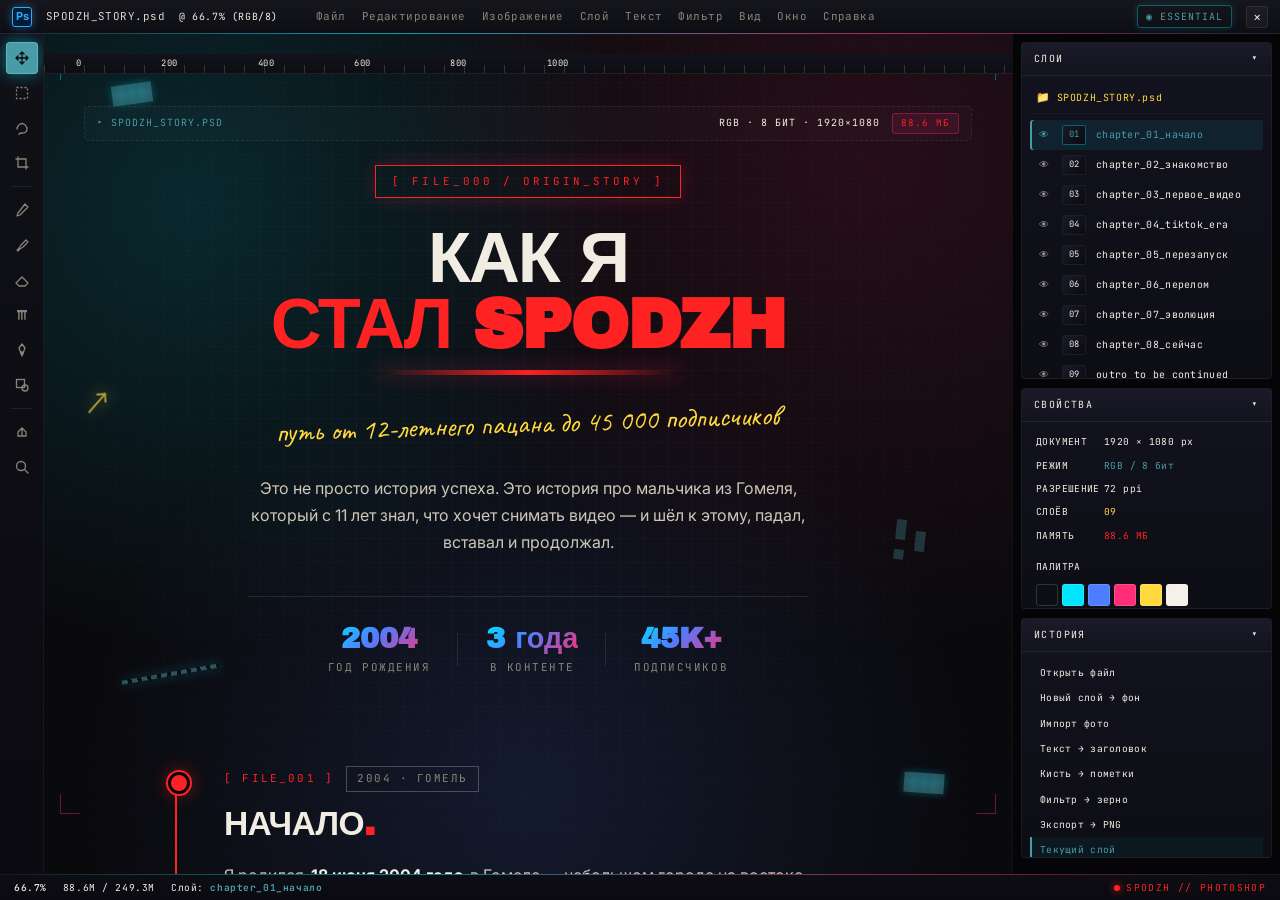
==== story.html @ 29eda2e1 "Add files via upload" ====
<!DOCTYPE html>
<html lang="ru">
<head>
  <meta charset="UTF-8" />
  <meta name="viewport" content="width=device-width, initial-scale=1.0" />
  <title>SPODZH_STORY.psd</title>
  <meta name="description" content="История Spodzh — открыта в Photoshop." />

  <link rel="preconnect" href="https://fonts.googleapis.com" />
  <link rel="preconnect" href="https://fonts.gstatic.com" crossorigin />
  <link href="https://fonts.googleapis.com/css2?family=Archivo+Black&family=Caveat:wght@600;700&family=Inter:wght@400;500;600;700&family=JetBrains+Mono:wght@400;500;700&display=swap" rel="stylesheet" />

  <link rel="stylesheet" href="css/base.css" />
  <link rel="stylesheet" href="css/components.css" />

  <style>
    /* ============================================================
       PHOTOSHOP WORKSPACE × ARCHIVE STYLE
       ============================================================ */
    * { box-sizing: border-box; }

    html, body {
      margin: 0; padding: 0;
      height: 100vh;
      overflow: hidden;
      background: #0a0a12;
      color: var(--ink);
      font-family: var(--f-body);
    }

    .ps-app {
      display: grid;
      grid-template-columns: 44px 1fr 268px;
      grid-template-rows: 34px 1fr 26px;
      height: 100vh;
      width: 100vw;
      background: #050508;
      position: relative;
    }

    /* ============================================================
       TOP MENUBAR
       ============================================================ */
    .ps-menubar {
      grid-column: 1 / -1;
      grid-row: 1;
      display: flex;
      align-items: center;
      gap: 14px;
      padding: 0 12px;
      background: linear-gradient(180deg, #16161d, #0d0d14);
      border-bottom: 1px solid rgba(255,255,255,.06);
      font-family: var(--f-mono);
      font-size: 0.68rem;
      letter-spacing: 0.04em;
      user-select: none;
      z-index: 50;
      position: relative;
    }
    /* Тонкая неоновая полоска под menubar */
    .ps-menubar::after {
      content: '';
      position: absolute;
      left: 0; right: 0; bottom: -1px;
      height: 1px;
      background: linear-gradient(90deg,
        transparent,
        rgba(0,229,255,.6) 30%,
        rgba(255,45,117,.6) 70%,
        transparent);
      pointer-events: none;
    }

    .ps-logo {
      display: grid;
      place-items: center;
      width: 20px; height: 20px;
      background: #001e36;
      color: #31a8ff;
      border: 1px solid #31a8ff;
      border-radius: 3px;
      font-family: 'Inter', sans-serif;
      font-weight: 700;
      font-size: 11px;
      letter-spacing: 0;
      box-shadow: 0 0 10px rgba(49,168,255,.4);
    }

    .ps-doc-name {
      color: var(--ink);
      opacity: .9;
      white-space: nowrap;
    }
    .ps-doc-meta {
      color: var(--muted-2);
      font-size: 0.62rem;
      letter-spacing: 0.06em;
    }

    .ps-menu {
      display: flex;
      gap: 16px;
      margin-left: 24px;
      color: var(--ink-mute);
      flex-wrap: nowrap;
      overflow: hidden;
    }
    .ps-menu span {
      cursor: default;
      transition: color .2s;
      white-space: nowrap;
    }
    .ps-menu span:hover { color: var(--ink); }

    .ps-menubar__right {
      margin-left: auto;
      display: flex;
      align-items: center;
      gap: 14px;
    }
    .ps-workspace {
      color: var(--cyan);
      font-size: 0.62rem;
      letter-spacing: 0.1em;
      padding: 3px 8px;
      border: 1px solid rgba(0,229,255,.35);
      border-radius: 3px;
      box-shadow: 0 0 10px rgba(0,229,255,.15);
    }
    .ps-close {
      display: grid;
      place-items: center;
      width: 22px; height: 22px;
      color: var(--muted);
      background: rgba(255,255,255,.04);
      border: 1px solid rgba(255,255,255,.08);
      border-radius: 3px;
      text-decoration: none;
      font-size: 14px;
      line-height: 1;
      transition: var(--transition);
    }
    .ps-close:hover {
      background: var(--red);
      color: #fff;
      border-color: var(--red);
      box-shadow: 0 0 16px rgba(255,34,34,.6);
    }

    /* ============================================================
       LEFT TOOLBAR
       ============================================================ */
    .ps-toolbar {
      grid-column: 1;
      grid-row: 2;
      display: flex;
      flex-direction: column;
      align-items: center;
      gap: 3px;
      padding: 8px 0;
      background: linear-gradient(180deg, #101017, #0a0a10);
      border-right: 1px solid rgba(255,255,255,.05);
      overflow-y: auto;
      position: relative;
      z-index: 20;
    }
    .ps-toolbar::-webkit-scrollbar { width: 0; }

    .ps-tool {
      position: relative;
      width: 32px; height: 32px;
      display: grid;
      place-items: center;
      background: transparent;
      border: 1px solid transparent;
      border-radius: 4px;
      color: var(--ink-mute);
      cursor: pointer;
      transition: var(--transition);
    }
    .ps-tool svg { width: 16px; height: 16px; }
    .ps-tool:hover {
      background: rgba(255,255,255,.05);
      color: var(--ink);
    }
    .ps-tool.is-active {
      background: var(--cyan);
      color: #0a0a12;
      border-color: rgba(255,255,255,.2);
      box-shadow: 0 0 16px rgba(0,229,255,.5);
    }
    .ps-tool__label {
      position: absolute;
      left: 100%;
      top: 50%;
      transform: translateY(-50%) translateX(8px);
      padding: 4px 8px;
      background: #0a0a12;
      color: var(--ink);
      border: 1px solid var(--border);
      border-radius: 3px;
      font-family: var(--f-mono);
      font-size: 0.62rem;
      letter-spacing: 0.08em;
      white-space: nowrap;
      opacity: 0;
      pointer-events: none;
      transition: opacity .2s;
      z-index: 20;
    }
    .ps-tool:hover .ps-tool__label { opacity: 1; }

    .ps-tool-divider {
      width: 22px;
      height: 1px;
      background: rgba(255,255,255,.08);
      margin: 4px 0;
    }

    /* ============================================================
       CANVAS — теперь с крутым фоном
       ============================================================ */
    .ps-canvas {
      grid-column: 2;
      grid-row: 2;
      position: relative;
      overflow-y: auto;
      overflow-x: hidden;
      background: #050508;
      scroll-behavior: smooth;
    }
    .ps-canvas::-webkit-scrollbar { width: 10px; }
    .ps-canvas::-webkit-scrollbar-track { background: #0a0a12; }
    .ps-canvas::-webkit-scrollbar-thumb {
      background: #1f1f2a;
      border: 2px solid #0a0a12;
      border-radius: 6px;
    }
    .ps-canvas::-webkit-scrollbar-thumb:hover {
      background: linear-gradient(var(--cyan), var(--magenta));
    }

    /* Слой фона canvas — mesh-градиенты как на основном сайте */
    .canvas-bg {
      position: absolute;
      inset: 0;
      z-index: 0;
      pointer-events: none;
      background:
        radial-gradient(circle at 15% 20%, rgba(0,229,255,.14), transparent 42%),
        radial-gradient(circle at 85% 15%, rgba(255,45,117,.12), transparent 45%),
        radial-gradient(circle at 50% 90%, rgba(79,125,255,.14), transparent 50%),
        #050508;
    }

    /* Сетка как в Photoshop-холсте */
    .canvas-grid {
      position: absolute;
      inset: 0;
      z-index: 0;
      pointer-events: none;
      background-image:
        linear-gradient(rgba(255,255,255,.025) 1px, transparent 1px),
        linear-gradient(90deg, rgba(255,255,255,.025) 1px, transparent 1px);
      background-size: 24px 24px;
      mask-image: radial-gradient(ellipse at 50% 40%, #000 30%, transparent 90%);
      -webkit-mask-image: radial-gradient(ellipse at 50% 40%, #000 30%, transparent 90%);
    }

    /* Легкий шум поверх фона */
    .canvas-noise {
      position: absolute;
      inset: 0;
      z-index: 0;
      pointer-events: none;
      opacity: .05;
      background-image: url("data:image/svg+xml;utf8,<svg xmlns='http://www.w3.org/2000/svg' width='200' height='200'><filter id='n'><feTurbulence type='fractalNoise' baseFrequency='0.9' numOctaves='2'/></filter><rect width='100%' height='100%' filter='url(%23n)'/></svg>");
    }

    /* Пиксельные декорации — как PNG-объекты на макете */
    .pixel-deco {
      position: absolute;
      z-index: 1;
      pointer-events: none;
      image-rendering: pixelated;
    }

    /* Пиксель-облако из блоков */
    .px-cloud {
      width: 60px;
      height: 20px;
      display: grid;
      grid-template-columns: repeat(6, 10px);
      grid-template-rows: repeat(2, 10px);
    }
    .px-cloud span {
      display: block;
      background: var(--cyan);
      box-shadow: 0 0 8px rgba(0,229,255,.6);
      opacity: .5;
    }
    .px-cloud span:nth-child(1),
    .px-cloud span:nth-child(6) { background: transparent; box-shadow: none; }
    .px-cloud span:nth-child(7),
    .px-cloud span:nth-child(12) { background: transparent; box-shadow: none; }

    /* Пиксельный крестик */
    .px-cross {
      width: 20px;
      height: 20px;
      position: relative;
    }
    .px-cross::before,
    .px-cross::after {
      content: '';
      position: absolute;
      background: var(--magenta);
      box-shadow: 0 0 10px rgba(255,45,117,.7);
      opacity: .7;
    }
    .px-cross::before {
      left: 0; top: 9px;
      width: 20px; height: 2px;
    }
    .px-cross::after {
      top: 0; left: 9px;
      width: 2px; height: 20px;
    }

    /* Пиксельная стрелка */
    .px-arrow {
      width: 30px;
      height: 30px;
    }
    .px-arrow svg {
      width: 100%; height: 100%;
      stroke: var(--yellow);
      filter: drop-shadow(0 0 8px rgba(255,217,61,.7));
      opacity: .7;
    }

    /* Пиксельные точки-артефакты */
    .px-dots {
      width: 40px;
      height: 40px;
      display: grid;
      grid-template-columns: repeat(4, 10px);
      grid-template-rows: repeat(4, 10px);
    }
    .px-dots span {
      background: var(--cyan);
      opacity: .3;
    }
    .px-dots span:nth-child(2n) { background: var(--magenta); }
    .px-dots span:nth-child(3n) { background: transparent; }

    /* Пиксельная линия (горизонтальная) */
    .px-line {
      width: 100px;
      height: 4px;
      background: repeating-linear-gradient(
        90deg,
        var(--cyan) 0,
        var(--cyan) 6px,
        transparent 6px,
        transparent 10px
      );
      opacity: .5;
      box-shadow: 0 0 12px rgba(0,229,255,.5);
    }

    /* Расположение декораций */
    .px-1 { top: 6%; left: 6%; transform: rotate(-8deg); }
    .px-2 { top: 18%; right: 5%; transform: rotate(12deg); }
    .px-3 { top: 42%; left: 4%; transform: rotate(-4deg); }
    .px-4 { top: 58%; right: 8%; transform: rotate(6deg); }
    .px-5 { top: 76%; left: 8%; transform: rotate(-10deg); }
    .px-6 { top: 88%; right: 6%; transform: rotate(4deg); }

    /* Верхняя линейка — sticky */
    .canvas-ruler {
      position: sticky;
      top: 0;
      height: 20px;
      background: linear-gradient(180deg, #12121a, #0d0d14);
      border-bottom: 1px solid rgba(255,255,255,.06);
      display: flex;
      align-items: center;
      padding: 0 12px;
      font-family: var(--f-mono);
      font-size: 0.55rem;
      color: var(--muted-2);
      letter-spacing: 0.05em;
      z-index: 10;
      overflow: hidden;
      position: relative;
    }
    .canvas-ruler::before {
      content: '';
      position: absolute;
      left: 0; right: 0;
      bottom: 0;
      height: 8px;
      background:
        repeating-linear-gradient(
          90deg,
          rgba(255,255,255,.15) 0,
          rgba(255,255,255,.15) 1px,
          transparent 1px,
          transparent 20px
        );
      pointer-events: none;
    }
    .canvas-ruler__marks {
      position: relative;
      z-index: 1;
      display: flex;
      gap: 80px;
      margin-left: 20px;
    }

    .canvas-inner {
      padding: 32px 40px 80px;
      position: relative;
      z-index: 2;
    }

    /* Угловые crop-метки */
    .canvas-crop {
      position: absolute;
      width: 20px; height: 20px;
      border: 1px solid rgba(0,229,255,.4);
      pointer-events: none;
      z-index: 5;
    }
    .canvas-crop--tl { top: 26px; left: 16px; border-right: none; border-bottom: none; }
    .canvas-crop--tr { top: 26px; right: 16px; border-left: none; border-bottom: none; }
    .canvas-crop--bl { bottom: 60px; left: 16px; border-right: none; border-top: none; border-color: rgba(255,45,117,.4); }
    .canvas-crop--br { bottom: 60px; right: 16px; border-left: none; border-top: none; border-color: rgba(255,45,117,.4); }

    /* Верхняя строка canvas — имя файла */
    .canvas-file {
      display: flex;
      align-items: center;
      justify-content: space-between;
      gap: 12px;
      padding: 6px 12px;
      margin-bottom: 24px;
      background: rgba(255,255,255,.02);
      border: 1px dashed rgba(255,255,255,.08);
      border-radius: 4px;
      font-family: var(--f-mono);
      font-size: 0.62rem;
      letter-spacing: 0.1em;
      color: var(--muted-2);
      text-transform: uppercase;
      backdrop-filter: blur(10px);
    }
    .canvas-file__name { color: var(--cyan); }
    .canvas-file__right {
      display: flex;
      gap: 12px;
      align-items: center;
    }
    .canvas-file__chip {
      padding: 2px 8px;
      background: rgba(255,45,117,.1);
      border: 1px solid rgba(255,45,117,.35);
      color: var(--red);
      border-radius: 3px;
      font-size: 0.58rem;
    }

    /* Контент истории */
    .story-wrap {
      max-width: 720px;
      margin: 0 auto;
      position: relative;
      z-index: 2;
    }

    /* ============================================================
       RIGHT PANELS
       ============================================================ */
    .ps-panels {
      grid-column: 3;
      grid-row: 2;
      display: flex;
      flex-direction: column;
      gap: 1px;
      background: #050508;
      border-left: 1px solid rgba(255,255,255,.05);
      overflow-y: auto;
      padding: 8px;
      position: relative;
      z-index: 20;
    }
    .ps-panels::-webkit-scrollbar { width: 8px; }
    .ps-panels::-webkit-scrollbar-thumb {
      background: #1f1f2a;
      border-radius: 4px;
    }

    .ps-panel {
      background: linear-gradient(180deg, #131320, #0d0d14);
      border: 1px solid rgba(255,255,255,.05);
      border-radius: 4px;
      overflow: hidden;
      margin-bottom: 8px;
    }
    .ps-panel__head {
      padding: 7px 12px;
      background: linear-gradient(180deg, #1a1a28, #131320);
      border-bottom: 1px solid rgba(255,255,255,.05);
      font-family: var(--f-mono);
      font-size: 0.62rem;
      letter-spacing: 0.14em;
      color: var(--ink);
      text-transform: uppercase;
      display: flex;
      justify-content: space-between;
      align-items: center;
    }
    .ps-panel__head::after {
      content: '▾';
      color: var(--muted-2);
      font-size: 0.7rem;
    }
    .ps-panel__body { padding: 8px; }

    /* СЛОИ */
    .ps-layer {
      display: grid;
      grid-template-columns: 20px 28px 1fr;
      gap: 6px;
      align-items: center;
      padding: 5px 6px;
      border-radius: 3px;
      cursor: pointer;
      transition: background .15s;
      font-family: var(--f-mono);
      font-size: 0.62rem;
      color: var(--muted);
      letter-spacing: 0.03em;
    }
    .ps-layer:hover { background: rgba(255,255,255,.04); color: var(--ink); }
    .ps-layer.is-active {
      background: rgba(0,229,255,.08);
      color: var(--cyan);
      box-shadow: inset 2px 0 0 var(--cyan);
    }
    .ps-layer.is-active .ps-layer__name { color: var(--cyan); }
    .ps-layer__eye {
      display: grid; place-items: center;
      width: 16px; height: 16px;
      color: var(--muted);
      font-size: 10px;
      opacity: .6;
    }
    .ps-layer.is-active .ps-layer__eye { color: var(--cyan); opacity: 1; }
    .ps-layer__thumb {
      width: 24px; height: 20px;
      background: #0a0a12;
      border: 1px solid rgba(255,255,255,.08);
      border-radius: 2px;
      display: grid; place-items: center;
      font-size: 0.55rem;
      color: var(--muted-2);
      overflow: hidden;
    }
    .ps-layer__thumb span {
      background: linear-gradient(135deg, #1a1a28, #0a0a12);
      width: 100%; height: 100%;
      display: grid; place-items: center;
    }
    .ps-layer.is-active .ps-layer__thumb {
      border-color: rgba(0,229,255,.4);
    }
    .ps-layer__name {
      overflow: hidden;
      text-overflow: ellipsis;
      white-space: nowrap;
      color: inherit;
    }

    .ps-layer-group {
      display: flex;
      align-items: center;
      gap: 6px;
      padding: 5px 6px;
      font-family: var(--f-mono);
      font-size: 0.62rem;
      color: var(--yellow);
      letter-spacing: 0.06em;
      border-bottom: 1px solid rgba(255,255,255,.04);
      margin-bottom: 6px;
      padding-bottom: 6px;
    }
    .ps-layer-group::before { content: '📁'; font-size: 11px; }

    /* СВОЙСТВА */
    .ps-prop {
      display: grid;
      grid-template-columns: 60px 1fr;
      gap: 8px;
      align-items: center;
      padding: 4px 6px;
      font-family: var(--f-mono);
      font-size: 0.6rem;
      color: var(--muted);
      letter-spacing: 0.04em;
    }
    .ps-prop__label { color: var(--muted-2); text-transform: uppercase; }
    .ps-prop__value { color: var(--ink); }
    .ps-prop__value--accent { color: var(--cyan); }
    .ps-prop__value--red { color: var(--red); }
    .ps-prop__value--yellow { color: var(--yellow); }

    .ps-swatch-row {
      display: flex;
      gap: 4px;
      padding: 6px;
    }
    .ps-swatch {
      width: 22px; height: 22px;
      border-radius: 3px;
      border: 1px solid rgba(255,255,255,.15);
      transition: var(--transition);
      cursor: pointer;
    }
    .ps-swatch:hover { transform: scale(1.1); }

    /* ИСТОРИЯ */
    .ps-hist {
      padding: 5px 8px;
      font-family: var(--f-mono);
      font-size: 0.6rem;
      color: var(--muted);
      letter-spacing: 0.03em;
      border-left: 2px solid transparent;
      transition: var(--transition);
    }
    .ps-hist:hover { color: var(--ink); }
    .ps-hist.is-current {
      border-left-color: var(--cyan);
      background: rgba(0,229,255,.05);
      color: var(--cyan);
    }

    /* ============================================================
       BOTTOM STATUS BAR
       ============================================================ */
    .ps-statusbar {
      grid-column: 1 / -1;
      grid-row: 3;
      display: flex;
      align-items: center;
      gap: 16px;
      padding: 0 14px;
      background: linear-gradient(180deg, #0d0d14, #0a0a10);
      border-top: 1px solid rgba(255,255,255,.06);
      font-family: var(--f-mono);
      font-size: 0.6rem;
      letter-spacing: 0.06em;
      color: var(--muted-2);
      user-select: none;
      z-index: 50;
      position: relative;
    }
    .ps-statusbar::before {
      content: '';
      position: absolute;
      left: 0; right: 0; top: -1px;
      height: 1px;
      background: linear-gradient(90deg,
        transparent,
        rgba(0,229,255,.5) 30%,
        rgba(255,45,117,.5) 70%,
        transparent);
      pointer-events: none;
    }
    .ps-statusbar__zoom {
      color: var(--ink);
      font-weight: 500;
    }
    .ps-statusbar__mem { color: var(--muted); }
    .ps-statusbar__right {
      margin-left: auto;
      color: var(--red);
      letter-spacing: 0.14em;
    }
    .ps-statusbar__right::before {
      content: '';
      display: inline-block;
      width: 6px; height: 6px;
      background: var(--red);
      border-radius: 50%;
      margin-right: 6px;
      box-shadow: 0 0 8px var(--red);
      animation: recBlink 1.6s infinite;
    }
    @keyframes recBlink {
      0%, 100% { opacity: 1; }
      50% { opacity: .35; }
    }

    /* ============================================================
       STORY CONTENT
       ============================================================ */
    .story-hero {
      text-align: center;
      margin-bottom: 90px;
    }
    .story-hero__tag {
      display: inline-block;
      font-family: var(--f-mono);
      font-size: 0.68rem;
      letter-spacing: 0.28em;
      color: var(--red);
      padding: 7px 16px;
      border: 1px solid var(--red);
      margin-bottom: 28px;
      text-transform: uppercase;
      box-shadow: 0 0 20px rgba(255,45,117,.2);
    }
    .story-hero__title {
      font-family: var(--f-cry);
      font-size: clamp(2.2rem, 6.5vw, 4.4rem);
      line-height: 0.94;
      letter-spacing: -0.03em;
      text-transform: uppercase;
      margin-bottom: 22px;
      display: inline-block;
      position: relative;
    }
    .story-hero__title .accent { display: block; color: var(--red); }
    .story-hero__title::after {
      content: '';
      position: absolute;
      bottom: -16px;
      left: 50%;
      transform: translateX(-50%);
      width: 60%;
      height: 5px;
      background: linear-gradient(90deg, transparent, var(--red), transparent);
      border-radius: 3px;
      box-shadow: 0 0 20px rgba(255,45,117,.4);
    }
    .story-hero__sub {
      font-family: var(--f-hand);
      font-size: clamp(1.3rem, 2.6vw, 1.8rem);
      color: var(--yellow);
      transform: rotate(-2deg);
      display: inline-block;
      margin: 20px 0 28px;
    }
    .story-hero__desc {
      font-size: 1rem;
      line-height: 1.7;
      color: var(--paper-dim);
      max-width: 560px;
      margin: 0 auto 40px;
    }
    .story-hero__stats {
      display: flex;
      justify-content: center;
      gap: 32px;
      flex-wrap: wrap;
      padding-top: 26px;
      border-top: 1px solid var(--line);
      max-width: 560px;
      margin: 0 auto;
    }
    .story-hero__stat {
      display: flex;
      flex-direction: column;
      gap: 4px;
      text-align: center;
      padding: 0 12px;
      position: relative;
    }
    .story-hero__stat:not(:last-child)::after {
      content: '';
      position: absolute;
      right: -16px;
      top: 10px; bottom: 10px;
      width: 1px;
      background: var(--line);
    }
    .story-hero__stat strong {
      font-family: var(--f-cry);
      font-size: 1.8rem;
      display: inline-block;
      color: #00e5ff;
      background: linear-gradient(135deg, #00e5ff 0%, #4f7dff 45%, #ff2d75 100%);
      -webkit-background-clip: text;
      background-clip: text;
      -webkit-text-fill-color: transparent;
      line-height: 1.1;
    }
    @supports not ((-webkit-background-clip: text) or (background-clip: text)) {
      .story-hero__stat strong { color: #00e5ff; -webkit-text-fill-color: #00e5ff; }
    }
    .story-hero__stat span {
      font-family: var(--f-mono);
      font-size: 0.68rem;
      letter-spacing: 0.14em;
      color: var(--ink-mute);
      text-transform: uppercase;
    }

    /* ТАЙМЛАЙН */
    .story-timeline {
      position: relative;
      padding-left: 36px;
    }
    .story-timeline::before {
      content: '';
      position: absolute;
      left: 7px;
      top: 10px;
      bottom: 0;
      width: 2px;
      background: linear-gradient(180deg,
        var(--red) 0%, var(--red) 10%,
        var(--line-strong) 10%, var(--line-strong) 100%);
    }

    .story-chapter {
      position: relative;
      margin-bottom: 80px;
      padding-left: 20px;
      scroll-margin-top: 40px;
    }
    .story-chapter::before {
      content: '';
      position: absolute;
      left: -36px; top: 6px;
      width: 16px; height: 16px;
      border-radius: 50%;
      background: var(--red);
      border: 3px solid #050508;
      box-shadow: 0 0 0 2px var(--red), 0 0 18px rgba(255,34,34,.55);
      z-index: 2;
    }
    .story-chapter.is-last::before {
      background: var(--yellow);
      box-shadow: 0 0 0 2px var(--yellow), 0 0 18px rgba(255,217,61,.55);
    }

    .story-chapter__meta {
      display: flex;
      align-items: center;
      gap: 12px;
      flex-wrap: wrap;
      margin-bottom: 14px;
    }
    .story-chapter__file {
      font-family: var(--f-mono);
      font-size: 0.68rem;
      letter-spacing: 0.2em;
      color: var(--red);
      text-transform: uppercase;
    }
    .story-chapter__date {
      font-family: var(--f-mono);
      font-size: 0.68rem;
      letter-spacing: 0.14em;
      color: var(--ink-mute);
      text-transform: uppercase;
      padding: 3px 10px;
      border: 1px solid var(--line-strong);
    }
    .story-chapter__title {
      font-family: var(--f-cry);
      font-size: clamp(1.5rem, 3.4vw, 2.1rem);
      line-height: 1.1;
      text-transform: uppercase;
      letter-spacing: -0.02em;
      margin-bottom: 18px;
    }
    .story-chapter__title .accent { color: var(--red); }
    .story-chapter p {
      font-size: 1rem;
      line-height: 1.75;
      color: var(--paper-dim);
      margin-bottom: 18px;
      max-width: 600px;
    }
    .story-chapter strong {
      color: var(--ink);
      font-weight: 700;
      background: linear-gradient(180deg, transparent 62%, rgba(255,34,34,.4) 62%);
      padding: 0 3px;
    }
    .story-chapter em {
      color: var(--yellow);
      font-style: normal;
      font-family: var(--f-hand);
      font-size: 1.2em;
    }

    /* ЦИТАТА */
    .story-quote {
      position: relative;
      padding: 22px 26px 22px 44px;
      background: var(--bg-2);
      border-left: 3px solid var(--red);
      margin: 28px 0;
      font-family: var(--f-hand);
      font-size: 1.3rem;
      line-height: 1.4;
      color: var(--yellow);
      transform: rotate(-0.5deg);
      max-width: 580px;
      box-shadow: 5px 5px 0 rgba(255,34,34,.15);
    }
    .story-quote::before {
      content: '«';
      position: absolute;
      left: 14px; top: 10px;
      font-family: var(--f-cry);
      font-size: 2.2rem;
      color: var(--red);
      line-height: 1;
    }

    /* ФОТО */
    .story-floater {
      margin: 28px 0;
      display: flow-root;
      clear: both;
    }
    .story-photo {
      position: relative;
      background: var(--bg-2);
      transition: var(--transition);
      overflow: hidden;
      display: inline-block;
      max-width: 100%;
    }
    .story-photo img {
      width: 100%; height: auto; display: block;
      transition: transform .5s var(--ease), filter .5s var(--ease);
    }
    .story-photo::after {
      content: '';
      position: absolute; inset: 0;
      pointer-events: none;
      background: repeating-linear-gradient(
        180deg,
        transparent 0, transparent 2px,
        rgba(0,0,0,.15) 2px, rgba(0,0,0,.15) 3px
      );
      mix-blend-mode: multiply;
      z-index: 2;
      opacity: .55;
      transition: opacity .3s;
    }
    .story-photo:hover::after { opacity: .2; }

    .story-photo__caption {
      font-family: var(--f-hand);
      font-size: 1.1rem;
      color: var(--yellow);
      text-align: center;
      margin-top: 12px;
      transform: rotate(-1deg);
    }
    .story-photo__num {
      position: absolute;
      font-family: var(--f-mono);
      font-size: 0.6rem;
      letter-spacing: 0.16em;
      color: var(--red);
      text-transform: uppercase;
      z-index: 3;
    }

    /* ПОЛАРОИД */
    .story-photo--polaroid {
      background: #f5f1e8;
      padding: 12px 12px 54px;
      border: 1px solid rgba(0,0,0,.2);
      box-shadow: 0 8px 24px rgba(0,0,0,.4), 0 2px 6px rgba(0,0,0,.3);
      transform: rotate(-3deg);
      max-width: 300px;
    }
    .story-photo--polaroid:hover {
      transform: rotate(-1deg) translateY(-4px);
      box-shadow: 0 16px 40px rgba(0,0,0,.55), 0 4px 12px rgba(0,0,0,.4);
    }
    .story-photo--polaroid img {
      border: 1px solid rgba(0,0,0,.15);
      filter: contrast(1.05) saturate(.9) sepia(.08);
    }
    .story-photo--polaroid:hover img {
      filter: contrast(1.1) saturate(1) sepia(0);
      transform: scale(1.02);
    }
    .story-photo--polaroid .story-photo__caption {
      position: absolute;
      bottom: 14px; left: 0; right: 0;
      color: #2a2a2a;
      font-size: 1.15rem;
      transform: rotate(-1.5deg);
    }
    .story-photo--polaroid .story-photo__num {
      top: -10px; left: -10px;
      background: var(--red); color: #fff;
      padding: 3px 8px; border-radius: 3px;
    }
    .story-photo--polaroid.is-right { transform: rotate(3deg); }
    .story-photo--polaroid.is-right:hover { transform: rotate(1deg) translateY(-4px); }

    /* СКОТЧ */
    .story-photo--taped {
      background: var(--bg-2);
      padding: 8px;
      border: 1px solid var(--line-strong);
      max-width: 300px;
      transform: rotate(-2deg);
    }
    .story-photo--taped::before {
      content: '';
      position: absolute;
      top: -14px; left: 50%;
      transform: translateX(-50%) rotate(-3deg);
      width: 90px; height: 24px;
      background: rgba(255,217,61,.7);
      box-shadow: 0 2px 6px rgba(0,0,0,.3);
      z-index: 3;
      clip-path: polygon(2% 8%, 98% 0, 100% 94%, 0 100%);
    }
    .story-photo--taped:hover {
      transform: rotate(0) translateY(-4px);
      border-color: var(--red);
      box-shadow: 0 20px 40px -20px rgba(255,34,34,.5);
    }
    .story-photo--taped img { filter: contrast(1.08) saturate(.85); }
    .story-photo--taped:hover img { filter: contrast(1.1) saturate(1); }
    .story-photo--taped .story-photo__num {
      top: 14px; left: 14px; color: var(--yellow);
    }
    .story-photo--taped.is-right { transform: rotate(2deg); }
    .story-photo--taped.is-right::before {
      background: rgba(0,229,255,.55);
      transform: translateX(-50%) rotate(4deg);
    }
    .story-photo--taped.is-right:hover { transform: rotate(0) translateY(-4px); }

    /* НЕОН */
    .story-photo--neon {
      background: #0a0a0f;
      padding: 8px;
      border-radius: 6px;
      border: 1px solid transparent;
      background-image:
        linear-gradient(#0a0a0f, #0a0a0f),
        linear-gradient(135deg, var(--cyan), var(--red));
      background-origin: border-box;
      background-clip: padding-box, border-box;
      max-width: 380px;
      box-shadow: 0 0 30px rgba(0,229,255,.3), 0 0 60px rgba(255,34,34,.2);
      transform: rotate(2deg);
    }
    .story-photo--neon img { border-radius: 4px; filter: contrast(1.05) saturate(1.05); }
    .story-photo--neon:hover {
      transform: rotate(0) translateY(-6px);
      box-shadow: 0 0 50px rgba(0,229,255,.5), 0 0 100px rgba(255,34,34,.35);
    }
    .story-photo--neon:hover img { transform: scale(1.02); filter: contrast(1.08) saturate(1.15); }
    .story-photo--neon .story-photo__num {
      top: -12px; left: 16px;
      background: var(--grad); color: #000;
      padding: 4px 10px; border-radius: 3px;
      font-weight: 700; font-size: 0.62rem;
    }
    .story-photo--neon .story-photo__caption { color: var(--yellow); font-size: 1.3rem; }
    .story-photo--neon.is-right { transform: rotate(-2deg); }
    .story-photo--neon.is-right:hover { transform: rotate(0) translateY(-6px); }

    /* СТИКЕР */
    .story-photo--sticker {
      background: var(--bg-2);
      padding: 8px;
      border: 2px solid var(--ink);
      max-width: 220px;
      transform: rotate(4deg);
      box-shadow: 6px 6px 0 rgba(255,34,34,.5);
    }
    .story-photo--sticker::after {
      content: '★';
      position: absolute;
      top: -18px; right: -18px;
      width: 40px; height: 40px;
      background: var(--yellow);
      border-radius: 50%;
      display: grid; place-items: center;
      color: #000; font-size: 1.2rem; font-weight: bold;
      transform: rotate(12deg);
      box-shadow: 2px 2px 0 rgba(0,0,0,.6);
      z-index: 5;
    }
    .story-photo--sticker:hover {
      transform: rotate(1deg) translateY(-4px);
      box-shadow: 8px 8px 0 rgba(255,34,34,.7);
    }
    .story-photo--sticker img { filter: contrast(1.08) saturate(.9); }
    .story-photo--sticker:hover img { filter: contrast(1.1) saturate(1.05); transform: scale(1.02); }
    .story-photo--sticker .story-photo__num { display: none; }
    .story-photo--sticker .story-photo__caption { font-size: 1rem; }

    /* ВИДЕО */
    .story-video {
      position: relative;
      background: #000;
      border: 1px solid var(--line-strong);
      overflow: hidden;
      max-width: 380px;
      margin: 28px auto;
      transform: rotate(-1deg);
      box-shadow: 8px 8px 0 rgba(255,34,34,.3), 0 0 40px rgba(0,229,255,.1);
      transition: var(--transition);
    }
    .story-video:hover {
      transform: rotate(0);
      box-shadow: 10px 10px 0 rgba(255,34,34,.5), 0 0 60px rgba(0,229,255,.25);
    }
    .story-video::after {
      content: '';
      position: absolute; inset: 0;
      pointer-events: none;
      background:
        repeating-linear-gradient(180deg, transparent 0, transparent 2px, rgba(0,0,0,.2) 2px, rgba(0,0,0,.2) 3px),
        radial-gradient(ellipse at center, transparent 40%, rgba(0,0,0,.45) 100%);
      z-index: 3;
      mix-blend-mode: multiply;
      opacity: .7;
      transition: opacity .3s;
    }
    .story-video:hover::after { opacity: .3; }
    .story-video::before {
      content: '';
      position: absolute;
      top: 0; left: 0; right: 0;
      height: 3px;
      background: var(--grad);
      z-index: 4;
    }
    .story-video video {
      width: 100%; height: auto; display: block;
      filter: contrast(1.08) saturate(.95);
    }
    .story-video__caption {
      font-family: var(--f-hand);
      font-size: 1.1rem;
      color: var(--yellow);
      text-align: center;
      padding: 10px;
      background: var(--bg-2);
      transform: rotate(-0.5deg);
      position: relative;
      z-index: 5;
    }
    .story-video__rec {
      position: absolute;
      top: 12px; left: 14px;
      font-family: var(--f-mono);
      font-size: 0.66rem;
      letter-spacing: 0.14em;
      color: var(--red);
      background: rgba(0,0,0,.75);
      padding: 4px 10px;
      z-index: 5;
      text-transform: uppercase;
      animation: recBlink 1.4s infinite;
      border: 1px solid rgba(255,34,34,.3);
    }
    .story-video__tc {
      position: absolute;
      bottom: 44px; right: 14px;
      font-family: var(--f-mono);
      font-size: 0.6rem;
      letter-spacing: 0.1em;
      color: var(--yellow);
      background: rgba(0,0,0,.7);
      padding: 3px 8px;
      z-index: 5;
    }
    .story-video--small { max-width: 260px; margin: 28px 0; }

    /* ДУО */
    .story-duo {
      display: flex;
      gap: 24px;
      align-items: center;
      justify-content: center;
      flex-wrap: wrap;
      margin: 32px 0;
    }
    .story-duo .story-photo { margin: 0; }
    .story-duo .story-photo--polaroid { max-width: 240px; }

    /* ПОЗИЦИОНИРОВАНИЕ */
    .story-floater--left { text-align: left; }
    .story-floater--left .story-photo { margin-right: auto; }
    .story-floater--right { text-align: right; }
    .story-floater--right .story-photo { margin-left: auto; }
    .story-floater--center { text-align: center; }

    .story-floater__duo {
      display: flex;
      gap: 22px;
      align-items: flex-start;
      flex-wrap: wrap;
      justify-content: center;
    }
    .story-floater__duo--right { justify-content: flex-end; }

    /* ЭПИЛОГ */
    .story-outro {
      text-align: center;
      margin-top: 80px;
      padding: 60px 28px;
      background: var(--bg-2);
      border: 1px solid var(--line-strong);
      position: relative;
      box-shadow: 0 0 60px rgba(255,45,117,.15);
    }
    .story-outro::before {
      content: '';
      position: absolute;
      inset: 12px;
      border: 1px dashed rgba(255,34,34,.35);
      pointer-events: none;
    }
    .story-outro__tag {
      display: inline-block;
      font-family: var(--f-mono);
      font-size: 0.68rem;
      letter-spacing: 0.28em;
      color: var(--red);
      padding: 7px 16px;
      border: 1px solid var(--red);
      margin-bottom: 28px;
      text-transform: uppercase;
    }
    .story-outro__title {
      font-family: var(--f-cry);
      font-size: clamp(1.6rem, 4.4vw, 2.6rem);
      line-height: 1;
      text-transform: uppercase;
      margin-bottom: 18px;
    }
    .story-outro__title .hand {
      font-family: var(--f-hand);
      color: var(--yellow);
      font-size: 0.7em;
      display: block;
      margin-top: 12px;
      transform: rotate(-2deg);
    }
    .story-outro__text {
      font-size: 1rem;
      color: var(--ink-mute);
      max-width: 440px;
      margin: 0 auto 32px;
      line-height: 1.7;
    }
    .story-outro__actions {
      display: flex;
      gap: 14px;
      justify-content: center;
      flex-wrap: wrap;
    }

    /* ============================================================
       МОБИЛЬНЫЕ
       ============================================================ */
    @media (max-width: 900px) {
      .ps-app {
        grid-template-columns: 1fr;
        grid-template-rows: 32px 1fr 24px;
      }
      .ps-toolbar { display: none; }
      .ps-panels { display: none; }
      .ps-canvas { grid-column: 1; grid-row: 2; }
      .ps-menu { display: none; }
      .ps-workspace { display: none; }
      .canvas-inner { padding: 20px 18px 60px; }
      .canvas-crop { display: none; }
      .canvas-file {
        margin-bottom: 18px;
        font-size: 0.58rem;
        padding: 5px 10px;
      }
      /* Скрываем часть пиксельных декораций на мобиле */
      .px-3, .px-4, .px-5, .px-6 { display: none; }
      .px-1, .px-2 { opacity: .5; }

      .story-timeline { padding-left: 28px; }
      .story-timeline::before { left: 3px; }
      .story-chapter { padding-left: 14px; margin-bottom: 60px; }
      .story-chapter::before { left: -28px; width: 12px; height: 12px; }
      .story-hero { margin-bottom: 60px; }
      .story-hero__stats { gap: 20px; padding-top: 22px; }
      .story-hero__stat strong { font-size: 1.5rem; }
      .story-hero__stat span { font-size: 0.6rem; }

      .story-floater--left,
      .story-floater--right { text-align: center; }
      .story-floater--left .story-photo,
      .story-floater--right .story-photo { margin-left: auto; margin-right: auto; }
      .story-photo--polaroid { max-width: 250px; padding: 10px 10px 46px; }
      .story-photo--taped { max-width: 240px; }
      .story-photo--neon { max-width: 100%; }
      .story-photo--sticker { max-width: 190px; }

      .story-floater__duo { flex-direction: column; align-items: center; gap: 18px; }
      .story-duo { flex-direction: column; gap: 20px; margin: 26px 0; }
      .story-duo .story-photo--polaroid { max-width: 220px; }

      .story-video,
      .story-video--small {
        max-width: 100%;
        margin: 24px auto;
        transform: rotate(0);
        box-shadow: 5px 5px 0 rgba(255,34,34,.35);
      }
      .story-video:hover { transform: none; }
      .story-quote { padding: 18px 20px 18px 36px; font-size: 1.1rem; }
      .story-quote::before { font-size: 2rem; left: 10px; top: 8px; }
      .story-outro { padding: 44px 20px; margin-top: 60px; }
      .story-outro__actions { flex-direction: column; gap: 12px; }
      .story-outro__actions .btn { width: 100%; justify-content: center; }

      .story-photo::after { opacity: .4; }
      .story-video::after { opacity: .55; }
    }

    @media (max-width: 380px) {
      .ps-doc-name { display: none; }
      .story-hero__title { font-size: clamp(1.8rem, 10vw, 2.4rem); }
      .story-chapter__title { font-size: 1.3rem; }
    }

    @media (prefers-reduced-motion: reduce) {
      .story-video__rec,
      .ps-statusbar__right::before {
        animation: none !important;
      }
      .px-cloud span, .px-cross::before, .px-cross::after { box-shadow: none; }
    }
  </style>
</head>
<body>

<div class="ps-app">

  <!-- ============================================================
       TOP MENUBAR
       ============================================================ -->
  <header class="ps-menubar">
    <span class="ps-logo">Ps</span>
    <span class="ps-doc-name">SPODZH_STORY.psd</span>
    <span class="ps-doc-meta">@ 66.7% (RGB/8)</span>

    <nav class="ps-menu">
      <span>Файл</span>
      <span>Редактирование</span>
      <span>Изображение</span>
      <span>Слой</span>
      <span>Текст</span>
      <span>Фильтр</span>
      <span>Вид</span>
      <span>Окно</span>
      <span>Справка</span>
    </nav>

    <div class="ps-menubar__right">
      <span class="ps-workspace">◉ ESSENTIAL</span>
      <a href="index.html" class="ps-close" title="Закрыть">×</a>
    </div>
  </header>

  <!-- ============================================================
       LEFT TOOLBAR
       ============================================================ -->
  <aside class="ps-toolbar" aria-label="Инструменты">

    <button class="ps-tool is-active" type="button">
      <svg viewBox="0 0 16 16" fill="none" stroke="currentColor" stroke-width="1.3" stroke-linecap="round" stroke-linejoin="round"><path d="M8 2v12M2 8h12M8 2L6 4M8 2l2 2M8 14l-2-2M8 14l2-2M2 8l2-2M2 8l2 2M14 8l-2-2M14 8l-2 2"/></svg>
      <span class="ps-tool__label">Перемещение (V)</span>
    </button>

    <button class="ps-tool" type="button">
      <svg viewBox="0 0 16 16" fill="none" stroke="currentColor" stroke-width="1.3"><rect x="2.5" y="2.5" width="11" height="11" stroke-dasharray="2 2"/></svg>
      <span class="ps-tool__label">Область (M)</span>
    </button>

    <button class="ps-tool" type="button">
      <svg viewBox="0 0 16 16" fill="none" stroke="currentColor" stroke-width="1.3" stroke-linecap="round"><path d="M3 9c0-3 3-5.5 5-5.5s5 2.5 5 5.5-2 4-5 4-3 .5-3 1.5"/></svg>
      <span class="ps-tool__label">Лассо (L)</span>
    </button>

    <button class="ps-tool" type="button">
      <svg viewBox="0 0 16 16" fill="none" stroke="currentColor" stroke-width="1.3" stroke-linecap="round"><path d="M4 2v10h10M2 4h10v10"/></svg>
      <span class="ps-tool__label">Рамка (C)</span>
    </button>

    <div class="ps-tool-divider"></div>

    <button class="ps-tool" type="button">
      <svg viewBox="0 0 16 16" fill="none" stroke="currentColor" stroke-width="1.3" stroke-linejoin="round"><path d="M11 2l3 3-8 8-3 1 1-3z"/></svg>
      <span class="ps-tool__label">Пипетка (I)</span>
    </button>

    <button class="ps-tool" type="button">
      <svg viewBox="0 0 16 16" fill="none" stroke="currentColor" stroke-width="1.3" stroke-linecap="round" stroke-linejoin="round"><path d="M3 13c2-1 3-3 4-5l5-5 2 2-5 5c-2 1-4 2-5 4l-1-1z"/></svg>
      <span class="ps-tool__label">Кисть (B)</span>
    </button>

    <button class="ps-tool" type="button">
      <svg viewBox="0 0 16 16" fill="none" stroke="currentColor" stroke-width="1.3" stroke-linejoin="round"><path d="M2 11l6-6 6 6-3 3H5z"/></svg>
      <span class="ps-tool__label">Ластик (E)</span>
    </button>

    <button class="ps-tool" type="button">
      <svg viewBox="0 0 16 16" fill="currentColor"><path d="M3 3h10v2.2h-1.4v7.6h-1.4V5.2H8.5v7.6H7.1V5.2H5.6v7.6H4.2V5.2H3z"/></svg>
      <span class="ps-tool__label">Текст (T)</span>
    </button>

    <button class="ps-tool" type="button">
      <svg viewBox="0 0 16 16" fill="none" stroke="currentColor" stroke-width="1.3" stroke-linejoin="round"><path d="M8 2l3 4-3 8-3-8z"/><circle cx="8" cy="11" r="1" fill="currentColor"/></svg>
      <span class="ps-tool__label">Перо (P)</span>
    </button>

    <button class="ps-tool" type="button">
      <svg viewBox="0 0 16 16" fill="none" stroke="currentColor" stroke-width="1.3"><rect x="2.5" y="2.5" width="8" height="8"/><circle cx="11" cy="11" r="3"/></svg>
      <span class="ps-tool__label">Фигура (U)</span>
    </button>

    <div class="ps-tool-divider"></div>

    <button class="ps-tool" type="button">
      <svg viewBox="0 0 16 16" fill="none" stroke="currentColor" stroke-width="1.3" stroke-linecap="round"><path d="M4 8l4-4 4 4M4 8v4h8V8M8 4v8"/></svg>
      <span class="ps-tool__label">Рука (H)</span>
    </button>

    <button class="ps-tool" type="button">
      <svg viewBox="0 0 16 16" fill="none" stroke="currentColor" stroke-width="1.3" stroke-linecap="round"><circle cx="7" cy="7" r="4.5"/><path d="M10.5 10.5L14 14"/></svg>
      <span class="ps-tool__label">Масштаб (Z)</span>
    </button>

  </aside>

  <!-- ============================================================
       CANVAS
       ============================================================ -->
  <main class="ps-canvas" id="psCanvas">

    <!-- ФОНОВЫЕ СЛОИ -->
    <div class="canvas-bg" aria-hidden="true"></div>
    <div class="canvas-grid" aria-hidden="true"></div>
    <div class="canvas-noise" aria-hidden="true"></div>

    <!-- ПИКСЕЛЬНЫЕ ДЕКОРАЦИИ (как PNG-объекты на макете) -->

    <!-- Пиксель-облако слева сверху -->
    <div class="pixel-deco px-cloud px-1" aria-hidden="true">
      <span></span><span></span><span></span><span></span><span></span><span></span>
      <span></span><span></span><span></span><span></span><span></span><span></span>
    </div>

    <!-- Пиксель-крестик справа -->
    <div class="pixel-deco px-cross px-2" aria-hidden="true"></div>

    <!-- Пиксельная стрелка слева -->
    <div class="pixel-deco px-arrow px-3" aria-hidden="true">
      <svg viewBox="0 0 32 32" fill="none" stroke-width="2" stroke-linecap="square">
        <path d="M6 26 L24 8"/>
        <path d="M16 8 L24 8 L24 16"/>
      </svg>
    </div>

    <!-- Пиксель-точки справа -->
    <div class="pixel-deco px-dots px-4" aria-hidden="true">
      <span></span><span></span><span></span><span></span>
      <span></span><span></span><span></span><span></span>
      <span></span><span></span><span></span><span></span>
      <span></span><span></span><span></span><span></span>
    </div>

    <!-- Пиксельная линия слева -->
    <div class="pixel-deco px-line px-5" aria-hidden="true"></div>

    <!-- Ещё одно пиксель-облако справа снизу -->
    <div class="pixel-deco px-cloud px-6" aria-hidden="true">
      <span></span><span></span><span></span><span></span><span></span><span></span>
      <span></span><span></span><span></span><span></span><span></span><span></span>
    </div>

    <!-- РУЛЕР -->
    <div class="canvas-ruler">
      <span class="canvas-ruler__marks">
        <span>0</span><span>200</span><span>400</span><span>600</span><span>800</span><span>1000</span>
      </span>
    </div>

    <!-- CROP МЕТКИ -->
    <span class="canvas-crop canvas-crop--tl" aria-hidden="true"></span>
    <span class="canvas-crop canvas-crop--tr" aria-hidden="true"></span>
    <span class="canvas-crop canvas-crop--bl" aria-hidden="true"></span>
    <span class="canvas-crop canvas-crop--br" aria-hidden="true"></span>

    <div class="canvas-inner">

      <div class="canvas-file">
        <span class="canvas-file__name">▸ SPODZH_STORY.PSD</span>
        <div class="canvas-file__right">
          <span>RGB · 8 бит · 1920×1080</span>
          <span class="canvas-file__chip">88.6 МБ</span>
        </div>
      </div>

      <!-- ================= STORY ================= -->
      <div class="story-wrap">

        <header class="story-hero">
          <span class="story-hero__tag">[ FILE_000 / ORIGIN_STORY ]</span>
          <h1 class="story-hero__title">
            КАК Я
            <span class="accent">СТАЛ SPODZH</span>
          </h1>
          <p class="story-hero__sub">путь от 12-летнего пацана до 45 000 подписчиков</p>
          <p class="story-hero__desc">
            Это не просто история успеха. Это история про мальчика из Гомеля,
            который с 11 лет знал, что хочет снимать видео — и шёл к этому,
            падал, вставал и продолжал.
          </p>

          <div class="story-hero__stats">
            <div class="story-hero__stat">
              <strong>2004</strong>
              <span>год рождения</span>
            </div>
            <div class="story-hero__stat">
              <strong>3 года</strong>
              <span>в контенте</span>
            </div>
            <div class="story-hero__stat">
              <strong>45K+</strong>
              <span>подписчиков</span>
            </div>
          </div>
        </header>

        <div class="story-timeline">

          <!-- ГЛАВА 1 -->
          <article class="story-chapter" id="chapter_01">
            <div class="story-chapter__meta">
              <span class="story-chapter__file">[ FILE_001 ]</span>
              <span class="story-chapter__date">2004 · Гомель</span>
            </div>
            <h2 class="story-chapter__title">Начало<span class="accent">.</span></h2>
            <p>
              Я родился <strong>18 июня 2004 года</strong> в Гомеле — небольшом городе
              на востоке Беларуси. Настоящее имя — <strong>Владислав Жуков</strong>.
              Рос в обычной семье, как и все другие дети.
            </p>

            <div class="story-video">
              <span class="story-video__rec">● REC</span>
              <span class="story-video__tc" data-tc>00:00</span>
              <video class="story-video__el" muted autoplay loop playsinline preload="metadata">
                <source src="assets/child.mp4" type="video/mp4">
              </video>
              <div class="story-video__caption">архив 2005 · детство</div>
            </div>
          </article>

          <!-- ГЛАВА 2 -->
          <article class="story-chapter" id="chapter_02">
            <div class="story-chapter__meta">
              <span class="story-chapter__file">[ FILE_002 ]</span>
              <span class="story-chapter__date">2011 · 7 лет</span>
            </div>
            <h2 class="story-chapter__title">Первое знакомство<span class="accent">.</span></h2>
            <p>
              В школе я учился <strong>средне</strong> — не был ни отличником,
              ни двоечником. Обычный пацан. Но в 11 лет я открыл для себя
              <strong>YouTube</strong> — и это перевернуло всё.
            </p>

            <div class="story-floater story-floater--left">
              <div class="story-photo story-photo--polaroid">
                <span class="story-photo__num">IMG_002</span>
                <img src="https://i.ibb.co/pjNRTng5/image.png" alt="Школьное фото" loading="lazy">
                <div class="story-photo__caption">школьные годы</div>
              </div>
            </div>

            <p>
              С того момента я мечтал стать популярным блогером. Другие профессии
              меня <em>вообще не интересовали</em> — только контент, только камера,
              только творчество.
            </p>

            <div class="story-floater story-floater--right">
              <div class="story-floater__duo story-floater__duo--right">
                <div class="story-photo story-photo--sticker">
                  <img src="https://i.ibb.co/xSskfxML/image.png" alt="Детство" loading="lazy">
                  <div class="story-photo__caption">архив</div>
                </div>
                <div class="story-photo story-photo--taped is-right">
                  <span class="story-photo__num">IMG_003</span>
                  <img src="https://i.ibb.co/kVvjPpCL/image.png" alt="Детство" loading="lazy">
                  <div class="story-photo__caption">архив</div>
                </div>
              </div>
            </div>
          </article>

          <!-- ГЛАВА 3 -->
          <article class="story-chapter" id="chapter_03">
            <div class="story-chapter__meta">
              <span class="story-chapter__file">[ FILE_003 ]</span>
              <span class="story-chapter__date">2016 · 12 лет</span>
            </div>
            <h2 class="story-chapter__title">Первое видео<span class="accent">.</span></h2>
            <p>
              Я с детства любил снимать. И в 2016 году, когда мне было
              <strong>12 лет</strong>, я выложил своё первое видео. Это был
              геймплей <strong>GTA 5</strong> — я просто записал экран и
              попробовал, что получится.
            </p>

            <div class="story-floater story-floater--right">
              <div class="story-photo story-photo--taped is-right">
                <span class="story-photo__num">IMG_005</span>
                <img src="https://i.ibb.co/LdT3QYV9/image.png" alt="Скриншот первого видео" loading="lazy">
                <div class="story-photo__caption">то самое видео · я в правом нижнем углу</div>
              </div>
            </div>
          </article>

          <!-- ГЛАВА 4 -->
          <article class="story-chapter" id="chapter_04">
            <div class="story-chapter__meta">
              <span class="story-chapter__file">[ FILE_004 ]</span>
              <span class="story-chapter__date">2018–2021 · 14–17 лет</span>
            </div>
            <h2 class="story-chapter__title">TikTok era<span class="accent">.</span></h2>
            <p>
              В 2018 году я узнал, что такое <strong>TikTok</strong>. Но долго
              не решался туда снимать — боялся, не знал, что делать, как это
              работает.
            </p>

            <div class="story-quote">
              Я не знал, что делаю. Но я знал, что хочу этим заниматься.
            </div>

            <p>
              Только в <strong>2020 году</strong> я выложил первое видео в TikTok.
              Тогда у меня <em>ничего не получалось</em>. Просмотры были копеечные,
              подписчиков почти не было. Но я не бросил.
            </p>

            <div class="story-duo">
              <div class="story-video story-video--small">
                <span class="story-video__rec">● ARCHIVE</span>
                <span class="story-video__tc" data-tc>00:00</span>
                <video class="story-video__el" muted autoplay loop playsinline preload="metadata">
                  <source src="assets/video2.mp4" type="video/mp4">
                </video>
                <div class="story-video__caption">ранние ролики · 2021</div>
              </div>

              <div class="story-photo story-photo--polaroid is-right">
                <span class="story-photo__num">IMG_008</span>
                <img src="https://i.ibb.co/pr6s4v9c/image.png" alt="TikTok era" loading="lazy">
                <div class="story-photo__caption">тот самый период</div>
              </div>
            </div>
          </article>

          <!-- ГЛАВА 5 -->
          <article class="story-chapter" id="chapter_05">
            <div class="story-chapter__meta">
              <span class="story-chapter__file">[ FILE_005 ]</span>
              <span class="story-chapter__date">2021 · 17 лет</span>
            </div>
            <h2 class="story-chapter__title">Перезапуск<span class="accent">.</span></h2>
            <p>
              В <strong>2021 году</strong> я создал нынешний аккаунт. Раньше он
              назывался <strong>«sweetasss»</strong> — и это было начало чего-то
              нового.
            </p>

            <div class="story-floater story-floater--left">
              <div class="story-photo story-photo--taped">
                <span class="story-photo__num">IMG_006</span>
                <img src="https://i.ibb.co/LHN4WPm/image.png" alt="Скриншот TikTok · начало 2024" loading="lazy">
                <div class="story-photo__caption">аккаунт · начало 2024</div>
              </div>
            </div>

            <p>
              Я начал пробовать разные форматы, искать свой стиль. Пока однажды
              не понял: <em>нужно просто быть собой</em>.
            </p>
          </article>

          <!-- ГЛАВА 6 -->
          <article class="story-chapter" id="chapter_06">
            <div class="story-chapter__meta">
              <span class="story-chapter__file">[ FILE_006 ]</span>
              <span class="story-chapter__date">2022 · 18 лет</span>
            </div>
            <h2 class="story-chapter__title">Переломный момент<span class="accent">.</span></h2>
            <p>
              Я решил попробовать: поставил камеру на штатив и снял себя
              сверху вниз под песню <strong>Валентина Стрыкало — «45 лет»</strong>.
              И тут <strong>всё началось</strong>.
            </p>

            <div class="story-floater story-floater--left">
              <div class="story-video story-video--small">
                <span class="story-video__rec">● REC</span>
                <span class="story-video__tc" data-tc>00:00</span>
                <video class="story-video__el" muted autoplay loop playsinline preload="metadata">
                  <source src="assets/video1.mp4" type="video/mp4">
                </video>
                <div class="story-video__caption">тот самый формат · 2024</div>
              </div>
            </div>

            <div class="story-quote">
              Чувак, тебе 45 лет, пойди и найди работу. (с) Стрыкало — но я нашёл работу мечты.
            </div>

            <p>
              Это видео попало в рекомендации. Я продолжил снимать под Стрыкало,
              а потом добавил <strong>Noize MC, KSB Music, Anacondaz</strong> —
              и других исполнителей в одном стиле. Мой стиль начал формироваться.
            </p>
          </article>

          <!-- ГЛАВА 7 -->
          <article class="story-chapter" id="chapter_07">
            <div class="story-chapter__meta">
              <span class="story-chapter__file">[ FILE_007 ]</span>
              <span class="story-chapter__date">2023 · 19 лет</span>
            </div>
            <h2 class="story-chapter__title">Эволюция<span class="accent">.</span></h2>
            <p>
              Через полгода после переломного момента я открыл для себя
              <strong>CapCut</strong> — и начал уделять монтажу
              <strong>1–2 часа в день</strong>.
            </p>

            <div class="story-floater story-floater--left">
              <div class="story-photo story-photo--neon is-right">
                <span class="story-photo__num">IMG_009</span>
                <img src="https://i.ibb.co/svjgjGt7/image.png" alt="Эволюция" loading="lazy">
                <div class="story-photo__caption">время первых монтажей</div>
              </div>
            </div>

            <p>
              Тут пошли <strong>первая коллаборация</strong>,
              <strong>первая реклама</strong> и <strong>сотрудничества</strong>.
              Я перестал быть просто «парнем с телефоном» — я стал монтажёром.
            </p>
          </article>

          <!-- ГЛАВА 8 -->
          <article class="story-chapter is-last" id="chapter_08">
            <div class="story-chapter__meta">
              <span class="story-chapter__file">[ FILE_008 ]</span>
              <span class="story-chapter__date">2024–2026 · Сейчас</span>
            </div>
            <h2 class="story-chapter__title">Настоящее<span class="accent">.</span></h2>
            <p>
              На данный момент — <strong>октябрь 2026 года</strong> — я снимаю
              видео более <strong>трёх лет</strong> и занимаюсь монтажом около
              <strong>двух лет</strong>.
            </p>
            <p>
              У меня <strong>45 000+ подписчиков</strong> в TikTok. Я работал
              с брендами <strong>LOOP</strong> и <strong>ANGOC</strong>,
              делал коллабы с блогерами. И это только начало.
            </p>

            <p>
              Если ты читаешь это — значит, я всё ещё иду. И, кажется, у меня
              получается. Но это только начало пути.
            </p>

            <div class="story-floater story-floater--center">
              <div class="story-photo story-photo--neon">
                <span class="story-photo__num">IMG_007 · NOW</span>
                <img src="https://i.ibb.co/gLM2hYg3/image.png" alt="Нынешнее фото" loading="lazy">
                <div class="story-photo__caption">сейчас · 2026</div>
              </div>
            </div>
          </article>

        </div>

        <!-- ЭПИЛОГ -->
        <div class="story-outro" id="story_outro">
          <span class="story-outro__tag">[ FILE_009 / TO_BE_CONTINUED ]</span>
          <h2 class="story-outro__title">
            ПРОДОЛЖЕНИЕ СЛЕДУЕТ
            <span class="hand">история только начинается</span>
          </h2>
          <p class="story-outro__text">
            Я не знаю, куда это приведёт. Но я точно знаю одно:
            я буду снимать, монтировать и создавать. И это только первая глава.
          </p>
          <div class="story-outro__actions">
            <a href="index.html" class="btn btn--primary">
              <span>ВЕРНУТЬСЯ НА САЙТ</span>
            </a>
            <a href="index.html#contacts" class="btn btn--ghost">
              <span>СВЯЗАТЬСЯ СО МНОЙ</span>
            </a>
          </div>
        </div>

      </div>
    </div>
  </main>

  <!-- ============================================================
       RIGHT PANELS
       ============================================================ -->
  <aside class="ps-panels">

    <!-- СЛОИ -->
    <div class="ps-panel">
      <div class="ps-panel__head">Слои</div>
      <div class="ps-panel__body ps-layers">
        <div class="ps-layer-group">SPODZH_STORY.psd</div>

        <div class="ps-layer is-active" data-target="chapter_01">
          <span class="ps-layer__eye">👁</span>
          <span class="ps-layer__thumb"><span>01</span></span>
          <span class="ps-layer__name">chapter_01_начало</span>
        </div>
        <div class="ps-layer" data-target="chapter_02">
          <span class="ps-layer__eye">👁</span>
          <span class="ps-layer__thumb"><span>02</span></span>
          <span class="ps-layer__name">chapter_02_знакомство</span>
        </div>
        <div class="ps-layer" data-target="chapter_03">
          <span class="ps-layer__eye">👁</span>
          <span class="ps-layer__thumb"><span>03</span></span>
          <span class="ps-layer__name">chapter_03_первое_видео</span>
        </div>
        <div class="ps-layer" data-target="chapter_04">
          <span class="ps-layer__eye">👁</span>
          <span class="ps-layer__thumb"><span>04</span></span>
          <span class="ps-layer__name">chapter_04_tiktok_era</span>
        </div>
        <div class="ps-layer" data-target="chapter_05">
          <span class="ps-layer__eye">👁</span>
          <span class="ps-layer__thumb"><span>05</span></span>
          <span class="ps-layer__name">chapter_05_перезапуск</span>
        </div>
        <div class="ps-layer" data-target="chapter_06">
          <span class="ps-layer__eye">👁</span>
          <span class="ps-layer__thumb"><span>06</span></span>
          <span class="ps-layer__name">chapter_06_перелом</span>
        </div>
        <div class="ps-layer" data-target="chapter_07">
          <span class="ps-layer__eye">👁</span>
          <span class="ps-layer__thumb"><span>07</span></span>
          <span class="ps-layer__name">chapter_07_эволюция</span>
        </div>
        <div class="ps-layer" data-target="chapter_08">
          <span class="ps-layer__eye">👁</span>
          <span class="ps-layer__thumb"><span>08</span></span>
          <span class="ps-layer__name">chapter_08_сейчас</span>
        </div>
        <div class="ps-layer" data-target="story_outro">
          <span class="ps-layer__eye">👁</span>
          <span class="ps-layer__thumb"><span>09</span></span>
          <span class="ps-layer__name">outro_to_be_continued</span>
        </div>
      </div>
    </div>

    <!-- СВОЙСТВА -->
    <div class="ps-panel">
      <div class="ps-panel__head">Свойства</div>
      <div class="ps-panel__body">
        <div class="ps-prop">
          <span class="ps-prop__label">Документ</span>
          <span class="ps-prop__value">1920 × 1080 px</span>
        </div>
        <div class="ps-prop">
          <span class="ps-prop__label">Режим</span>
          <span class="ps-prop__value ps-prop__value--accent">RGB / 8 бит</span>
        </div>
        <div class="ps-prop">
          <span class="ps-prop__label">Разрешение</span>
          <span class="ps-prop__value">72 ppi</span>
        </div>
        <div class="ps-prop">
          <span class="ps-prop__label">Слоёв</span>
          <span class="ps-prop__value ps-prop__value--yellow">09</span>
        </div>
        <div class="ps-prop">
          <span class="ps-prop__label">Память</span>
          <span class="ps-prop__value ps-prop__value--red">88.6 МБ</span>
        </div>

        <div class="ps-prop" style="margin-top:8px;">
          <span class="ps-prop__label">Палитра</span>
          <span class="ps-prop__value"></span>
        </div>
        <div class="ps-swatch-row">
          <span class="ps-swatch" style="background:#0d0d14;"></span>
          <span class="ps-swatch" style="background:#00e5ff;"></span>
          <span class="ps-swatch" style="background:#4f7dff;"></span>
          <span class="ps-swatch" style="background:#ff2d75;"></span>
          <span class="ps-swatch" style="background:#ffd93d;"></span>
          <span class="ps-swatch" style="background:#f5f1e8;"></span>
        </div>
      </div>
    </div>

    <!-- ИСТОРИЯ -->
    <div class="ps-panel">
      <div class="ps-panel__head">История</div>
      <div class="ps-panel__body">
        <div class="ps-hist">Открыть файл</div>
        <div class="ps-hist">Новый слой → фон</div>
        <div class="ps-hist">Импорт фото</div>
        <div class="ps-hist">Текст → заголовок</div>
        <div class="ps-hist">Кисть → пометки</div>
        <div class="ps-hist">Фильтр → зерно</div>
        <div class="ps-hist">Экспорт → PNG</div>
        <div class="ps-hist is-current">Текущий слой</div>
      </div>
    </div>

  </aside>

  <!-- ============================================================
       BOTTOM STATUS BAR
       ============================================================ -->
  <footer class="ps-statusbar">
    <span class="ps-statusbar__zoom">66.7%</span>
    <span class="ps-statusbar__mem">88.6М / 249.3М</span>
    <span>Слой: <b style="color:var(--cyan)">chapter_01_начало</b></span>
    <span class="ps-statusbar__right">SPODZH // PHOTOSHOP</span>
  </footer>

</div>

<script>
  (function () {
    'use strict';

    /* ---------- Ускорение всех видео ×2 + автопауза ---------- */
    var videos = document.querySelectorAll('.story-video__el');
    videos.forEach(function (video) {
      video.muted = true;
      video.playbackRate = 2.0;
      video.addEventListener('loadedmetadata', function () {
        video.playbackRate = 2.0;
      });

      if ('IntersectionObserver' in window) {
        var io = new IntersectionObserver(function (entries) {
          entries.forEach(function (entry) {
            if (entry.isIntersecting) {
              video.play().catch(function () {});
            } else {
              video.pause();
            }
          });
        }, { threshold: 0.1 });
        io.observe(video);
      } else {
        video.play().catch(function () {});
      }
    });

    /* ---------- Таймкоды на видео ---------- */
    document.querySelectorAll('[data-tc]').forEach(function (tcEl) {
      var video = tcEl.parentElement.querySelector('video');
      if (!video) return;
      setInterval(function () {
        var t = (video.currentTime || 0) * 2;
        var m = Math.floor(t / 60);
        var s = Math.floor(t % 60);
        tcEl.textContent =
          String(m).padStart(2, '0') + ':' + String(s).padStart(2, '0');
      }, 250);
    });

    /* ---------- Клик по слою — скролл к главе ---------- */
    var canvas = document.getElementById('psCanvas');
    var layerEls = document.querySelectorAll('.ps-layer');

    layerEls.forEach(function (layer) {
      layer.addEventListener('click', function () {
        var id = layer.getAttribute('data-target');
        var target = document.getElementById(id);
        if (!target) return;
        var canvasTop = canvas.getBoundingClientRect().top;
        var targetTop = target.getBoundingClientRect().top;
        var offset = targetTop - canvasTop + canvas.scrollTop - 60;
        canvas.scrollTo({ top: offset, behavior: 'smooth' });
      });
    });

    /* ---------- Автоподсветка активного слоя ---------- */
    var chapters = document.querySelectorAll('.story-chapter, .story-outro');

    function setActive(id) {
      layerEls.forEach(function (el) {
        el.classList.toggle('is-active', el.getAttribute('data-target') === id);
      });
      var statusLayer = document.querySelector('.ps-statusbar b');
      if (statusLayer) {
        var activeEl = document.querySelector('.ps-layer.is-active');
        if (activeEl) {
          var name = activeEl.querySelector('.ps-layer__name');
          if (name) statusLayer.textContent = name.textContent;
        }
      }
    }

    if ('IntersectionObserver' in window && canvas) {
      var chObs = new IntersectionObserver(function (entries) {
        var visible = entries.filter(function (e) { return e.isIntersecting; });
        if (!visible.length) return;
        visible.sort(function (a, b) {
          return a.target.getBoundingClientRect().top - b.target.getBoundingClientRect().top;
        });
        var id = visible[0].target.id;
        if (id) setActive(id);
      }, {
        root: canvas,
        threshold: 0.2,
        rootMargin: '-60px 0px -50% 0px'
      });
      chapters.forEach(function (ch) {
        if (ch.id) chObs.observe(ch);
      });
    }

    console.log('%cPHOTOSHOP × SPODZH // story.psd loaded', 'color:#00e5ff; font-size:12px; font-family:monospace;');
  })();
</script>

</body>
</html>
---- css/base.css ----
/* ============================================================
   BASE.CSS — v2.0 Улучшенная палитра и типографика
   ============================================================ */

:root {
  /* ФОН — глубокий графит, не абсолютный чёрный */
  --bg: #0d0d10;
  --bg-2: #14141a;
  --bg-3: #1c1c24;
  --bg-4: #24242e;

  /* ТЕКСТ — тёплый белый */
  --ink: #f2ede3;
  --paper-dim: #cdc7b8;
  --ink-mute: #8a8578;
  --ink-dim: #565248;

  /* ЛИНИИ */
  --line: rgba(242, 237, 227, 0.1);
  --line-strong: rgba(242, 237, 227, 0.25);

  /* АКЦЕНТЫ */
  --red: #ff2222;
  --red-dark: #cc1a1a;
  --yellow: #ffd93d;
  --cyan: #4a9ba8;

  /* ШРИФТЫ */
  --f-cry: 'Archivo Black', sans-serif;
  --f-mono: 'JetBrains Mono', monospace;
  --f-body: 'Inter', system-ui, sans-serif;
  --f-hand: 'Caveat', cursive;

  /* ТИПОГРАФИЧЕСКАЯ ШКАЛА — увеличенная */
  --fs-mega: clamp(3.6rem, 11vw, 8.5rem);
  --fs-h1: clamp(2.8rem, 8vw, 6.5rem);
  --fs-h2: clamp(2.6rem, 7vw, 5.5rem);
  --fs-h3: clamp(1.4rem, 2.8vw, 2rem);
  --fs-h4: clamp(1.15rem, 2vw, 1.5rem);
  --fs-body: 1.06rem;
  --fs-small: 0.9rem;
  --fs-tiny: 0.72rem;

  /* ГЕОМЕТРИЯ — редакционная сетка */
  --container: 1320px;
  --container-narrow: 1100px;
  --ease: cubic-bezier(.22, 1, .36, 1);
  --transition: .3s var(--ease);
  --radius: 4px;
}

/* СБРОС */
* { margin: 0; padding: 0; box-sizing: border-box; }
html { scroll-behavior: smooth; }

body {
  background: var(--bg);
  color: var(--ink);
  font-family: var(--f-body);
  font-size: var(--fs-body);
  line-height: 1.6;
  overflow-x: hidden;
  -webkit-font-smoothing: antialiased;
  position: relative;
}

a { color: inherit; text-decoration: none; }
img { max-width: 100%; display: block; }
button { font-family: inherit; cursor: pointer; border: none; background: none; color: inherit; }

::selection { background: var(--yellow); color: #000; }

::-webkit-scrollbar { width: 12px; }
::-webkit-scrollbar-track { background: var(--bg); }
::-webkit-scrollbar-thumb {
  background: var(--red);
  border: 3px solid var(--bg);
}

/* КОНТЕЙНЕР */
.container {
  width: min(var(--container), 92%);
  margin: 0 auto;
  position: relative;
  z-index: 2;
}
.container--narrow {
  width: min(var(--container-narrow), 92%);
  margin: 0 auto;
}

/* ТИПОГРАФИКА */
.hand {
  font-family: var(--f-hand);
  font-weight: 700;
  color: var(--yellow);
  line-height: 1.1;
}
.hl {
  background: var(--red);
  color: #fff;
  padding: 2px 8px;
  font-weight: 600;
}
.hl--yellow {
  background: var(--yellow);
  color: #000;
  font-weight: 700;
  padding: 2px 8px;
}

/* ФОНОВЫЕ СЛОИ */
.bg-grid {
  position: fixed;
  inset: 0;
  z-index: 0;
  pointer-events: none;
  background-image:
    linear-gradient(rgba(242,237,227,.025) 1px, transparent 1px),
    linear-gradient(90deg, rgba(242,237,227,.025) 1px, transparent 1px);
  background-size: 48px 48px;
}
.bg-scanlines {
  position: fixed;
  inset: 0;
  z-index: 0;
  pointer-events: none;
  background: repeating-linear-gradient(
    180deg,
    transparent 0,
    transparent 3px,
    rgba(0, 0, 0, 0.08) 3px,
    rgba(0, 0, 0, 0.08) 4px
  );
  opacity: .6;
}
.bg-noise {
  position: fixed;
  inset: 0;
  z-index: 0;
  pointer-events: none;
  opacity: .1;
  background-image: url("data:image/svg+xml;utf8,<svg xmlns='http://www.w3.org/2000/svg' width='200' height='200'><filter id='n'><feTurbulence type='fractalNoise' baseFrequency='0.9' numOctaves='2'/></filter><rect width='100%' height='100%' filter='url(%23n)'/></svg>");
}
.bg-vignette {
  position: fixed;
  inset: 0;
  z-index: 0;
  pointer-events: none;
  background: radial-gradient(ellipse at center, transparent 45%, rgba(0,0,0,.55) 100%);
}

/* ПРЕЛОАДЕР */
.loader {
  position: fixed;
  inset: 0;
  background: var(--bg);
  z-index: 9999;
  display: flex;
  align-items: center;
  justify-content: center;
  animation: hideLoader .4s ease 2s forwards;
}
@keyframes hideLoader { to { opacity: 0; visibility: hidden; pointer-events: none; } }
.loader.hidden { opacity: 0; visibility: hidden; animation: none; }

.loader-inner {
  display: flex;
  flex-direction: column;
  align-items: center;
  gap: 24px;
}
.loader-logo {
  width: 110px;
  height: 110px;
  object-fit: contain;
  filter: drop-shadow(0 0 40px rgba(255,34,34,.55));
  animation: loaderPulse 1.4s infinite;
}
@keyframes loaderPulse {
  0%, 100% { transform: scale(1); }
  50% { transform: scale(1.08); }
}
.loader-bar {
  width: 280px;
  height: 3px;
  background: rgba(242,237,227,.1);
  overflow: hidden;
}
.loader-bar span {
  display: block;
  height: 100%;
  width: 0;
  background: var(--red);
  box-shadow: 0 0 12px var(--red);
  animation: loadBar 1.6s var(--ease) forwards;
}
@keyframes loadBar { to { width: 100%; } }
.loader-text {
  font-family: var(--f-mono);
  font-size: var(--fs-tiny);
  letter-spacing: .25em;
  color: var(--ink-mute);
  text-transform: uppercase;
}

/* СКРОЛЛ-ПРОГРЕСС */
.scroll-progress {
  position: fixed;
  top: 0;
  left: 0;
  height: 3px;
  width: 0;
  background: linear-gradient(90deg, var(--red), var(--yellow));
  z-index: 999;
  transition: width .1s linear;
  box-shadow: 0 0 12px rgba(255,34,34,.6);
}

/* REVEAL */
.reveal {
  opacity: 0;
  transform: translateY(36px);
  transition: opacity .8s var(--ease), transform .8s var(--ease);
  animation: forceReveal .8s ease 2.5s forwards;
}
@keyframes forceReveal { to { opacity: 1; transform: none; } }
.reveal.visible {
  opacity: 1;
  transform: none;
  animation: none;
}

/* DOODLE-РИСОВАНИЕ (SVG pathLength) */
.draw {
  stroke-dasharray: 1;
  stroke-dashoffset: 1;
  transition: stroke-dashoffset 1.2s var(--ease);
}
.visible .draw,
.reveal.visible .draw {
  stroke-dashoffset: 0;
}
.draw--delay {
  transition-delay: .35s;
}

/* МАСКА ДЛЯ ЗАГОЛОВКОВ */
.mask-line {
  display: inline-block;
  overflow: hidden;
  position: relative;
}
.mask-line::after {
  content: '';
  position: absolute;
  inset: 0;
  background: var(--bg);
  transform: translateX(0);
  transition: transform .9s var(--ease);
}
.reveal.visible .mask-line::after {
  transform: translateX(101%);
}

/* ХЕЛПЕРЫ */
.dot { color: var(--red); }
.dot-slash {
  color: var(--red);
  font-family: var(--f-mono);
  font-size: 0.9em;
  margin: 0 6px;
}
---- css/components.css ----
/* ============================================================
   COMPONENTS.CSS — navbar, buttons, chips, sec-head
   ============================================================ */

/* ------------------------------------------------------------
   NAVBAR
   ------------------------------------------------------------ */
.navbar {
  position: fixed;
  top: 0;
  left: 0;
  right: 0;
  z-index: 100;
  padding: 20px 0;
  transition: padding .3s, background .3s, backdrop-filter .3s;
}
.navbar.scrolled {
  padding: 14px 0;
  background: rgba(13, 13, 16, .94);
  backdrop-filter: blur(14px);
  -webkit-backdrop-filter: blur(14px);
  border-bottom: 1px solid rgba(242, 237, 227, .1);
}

.nav-container {
  width: min(1320px, 92%);
  margin: 0 auto;
  display: flex;
  align-items: center;
  justify-content: space-between;
  gap: 24px;
}

/* Логотип */
.logo {
  display: flex;
  align-items: center;
  gap: 14px;
  cursor: pointer;
  user-select: none;
  flex-shrink: 0;
}
.logo-mark {
  width: 52px;
  height: 52px;
  display: grid;
  place-items: center;
  background: #fff;
  border-radius: 50%;
  border: 2px solid var(--ink, #f2ede3);
  overflow: hidden;
  transition: transform .3s, filter .3s;
  filter: drop-shadow(0 0 12px rgba(255,34,34,.4));
  flex-shrink: 0;
}
.logo:hover .logo-mark {
  transform: rotate(8deg) scale(1.08);
  filter: drop-shadow(0 0 24px rgba(255,34,34,.85));
}
.logo-mark img {
  width: 82%;
  height: 82%;
  max-width: 42px;
  max-height: 42px;
  object-fit: contain;
  display: block;
}
.logo-text {
  display: flex;
  flex-direction: column;
  line-height: 1;
  font-family: 'Archivo Black', sans-serif;
  font-size: 1.2rem;
  letter-spacing: 0.05em;
  color: var(--ink, #f2ede3);
}
.logo-text small {
  font-family: 'JetBrains Mono', monospace;
  font-size: 0.62rem;
  letter-spacing: 0.2em;
  color: var(--ink-mute, #8a8578);
  font-weight: 400;
  margin-top: 5px;
}

/* Меню */
.nav-links {
  display: flex;
  gap: 4px;
}
.nav-links a {
  font-family: 'JetBrains Mono', monospace;
  font-size: 0.82rem;
  letter-spacing: 0.1em;
  padding: 12px 16px;
  border: 1px solid transparent;
  transition: color .25s, background .25s, border-color .25s;
  display: flex;
  align-items: center;
  gap: 8px;
  color: var(--ink-mute, #8a8578);
  font-weight: 500;
  text-decoration: none;
}
.nav-links a b {
  color: var(--red, #ff2222);
  font-weight: 700;
  font-size: 0.72rem;
}
.nav-links a:hover {
  color: var(--ink, #f2ede3);
  border-color: rgba(242,237,227,.25);
  background: rgba(242,237,227,.04);
}
.nav-links a.active {
  color: #fff;
  background: var(--red, #ff2222);
  border-color: var(--red, #ff2222);
}
.nav-links a.active b { color: #fff; }

/* Бургер */
.burger {
  display: none;
  flex-direction: column;
  gap: 5px;
  padding: 12px;
  border: 1px solid rgba(242,237,227,.25);
  background: transparent;
  cursor: pointer;
  min-width: 48px;
  min-height: 48px;
  align-items: center;
  justify-content: center;
}
.burger span {
  width: 26px;
  height: 2.4px;
  background: var(--ink, #f2ede3);
  border-radius: 2px;
  transition: transform .3s, opacity .3s;
}
.burger.active span:nth-child(1) { transform: translateY(7.4px) rotate(45deg); }
.burger.active span:nth-child(2) { opacity: 0; }
.burger.active span:nth-child(3) { transform: translateY(-7.4px) rotate(-45deg); }

/* Мобильное меню */
@media (max-width: 900px) {
  .burger { display: flex; }
  .nav-links {
    position: fixed;
    top: 0;
    right: 0;
    bottom: 0;
    height: 100vh;
    height: 100dvh;
    width: min(340px, 88vw);
    flex-direction: column;
    justify-content: center;
    align-items: stretch;
    gap: 10px;
    background: #0d0d10;
    border-left: 2px solid rgba(242,237,227,.25);
    padding: 90px 24px 40px;
    transform: translateX(100%);
    transition: transform .35s cubic-bezier(.22,1,.36,1);
    z-index: 150;
    overflow-y: auto;
    margin: 0;
  }
  .nav-links.open { transform: translateX(0); }
  .nav-links a {
    font-size: 1rem;
    padding: 16px 20px;
    min-height: 56px;
    width: 100%;
    justify-content: flex-start;
    border: 1px solid rgba(242,237,227,.15);
  }
}

/* ------------------------------------------------------------
   КНОПКИ
   ------------------------------------------------------------ */
.btn {
  display: inline-flex;
  align-items: center;
  gap: 12px;
  padding: 20px 32px;
  font-family: 'JetBrains Mono', monospace;
  font-size: 0.88rem;
  letter-spacing: 0.14em;
  font-weight: 700;
  border: 2px solid var(--ink, #f2ede3);
  background: transparent;
  color: var(--ink, #f2ede3);
  transition: color .3s, background .3s, border-color .3s;
  cursor: pointer;
  text-transform: uppercase;
  min-height: 60px;
  text-decoration: none;
}
.btn svg { transition: transform .3s; }
.btn:hover svg { transform: translateX(5px); }

.btn--primary {
  background: var(--red, #ff2222);
  border-color: var(--red, #ff2222);
  color: #fff;
}
.btn--primary:hover {
  background: var(--yellow, #ffd93d);
  border-color: var(--yellow, #ffd93d);
  color: #000;
}

.btn--ghost { border-color: rgba(242,237,227,.25); }
.btn--ghost:hover { border-color: var(--red, #ff2222); color: var(--red, #ff2222); }

/* ------------------------------------------------------------
   CHIP
   ------------------------------------------------------------ */
.chip {
  display: inline-flex;
  align-items: center;
  gap: 8px;
  padding: 8px 16px;
  font-family: 'JetBrains Mono', monospace;
  font-size: 0.74rem;
  letter-spacing: 0.14em;
  text-transform: uppercase;
  border: 1px solid rgba(242,237,227,.25);
  color: var(--ink-mute, #8a8578);
  background: rgba(242,237,227,.02);
  font-weight: 500;
}
.chip--red {
  background: var(--red, #ff2222);
  border-color: var(--red, #ff2222);
  color: #fff;
}
.chip--red::before {
  content: '';
  width: 7px;
  height: 7px;
  background: #fff;
  border-radius: 50%;
}
.chip--yellow {
  background: var(--yellow, #ffd93d);
  border-color: var(--yellow, #ffd93d);
  color: #000;
  font-weight: 700;
}

/* ------------------------------------------------------------
   SEC-HEAD (заголовки секций)
   ------------------------------------------------------------ */
.sec-head {
  margin-bottom: 72px;
  display: flex;
  flex-direction: column;
  gap: 16px;
  position: relative;
}
.sec-head__num {
  font-family: 'JetBrains Mono', monospace;
  font-size: 0.82rem;
  letter-spacing: 0.22em;
  color: var(--red, #ff2222);
  text-transform: uppercase;
  font-weight: 500;
}
.sec-head__title {
  font-family: 'Archivo Black', sans-serif;
  font-size: clamp(2.6rem, 7vw, 5.5rem);
  line-height: 0.88;
  letter-spacing: -0.03em;
  text-transform: uppercase;
  color: var(--ink, #f2ede3);
}
.sec-head__underline {
  width: min(400px, 60%);
  height: 20px;
  margin-top: -10px;
  opacity: 0.85;
}
.sec-head__note {
  font-size: 1.7rem;
  color: var(--yellow, #ffd93d);
  transform: rotate(-2deg);
  display: inline-block;
  align-self: flex-start;
  margin-top: 4px;
  font-family: 'Caveat', cursive;
}

/* ------------------------------------------------------------
   ПАСХАЛКА (архивная)
   ------------------------------------------------------------ */
.easter-egg {
  position: fixed;
  inset: 0;
  z-index: 10001;
  display: grid;
  place-items: center;
  opacity: 0;
  visibility: hidden;
  transition: opacity .4s, visibility .4s;
  pointer-events: none;
  background: rgba(13,13,16,.88);
  backdrop-filter: blur(8px);
}
.easter-egg.show {
  opacity: 1;
  visibility: visible;
}
.easter-egg__inner {
  background: var(--bg, #0d0d10);
  border: 2px solid var(--red, #ff2222);
  padding: 54px 72px;
  text-align: center;
  box-shadow: 0 0 80px rgba(255,34,34,.55);
  position: relative;
}
.easter-egg__tag {
  font-family: 'JetBrains Mono', monospace;
  font-size: 0.82rem;
  letter-spacing: 0.3em;
  color: var(--red, #ff2222);
  display: block;
  margin-bottom: 20px;
}
.easter-egg__text {
  font-family: 'Archivo Black', sans-serif;
  font-size: clamp(1.5rem, 3.5vw, 2.4rem);
  margin-bottom: 14px;
  color: var(--ink, #f2ede3);
}
.easter-egg__sub {
  font-family: 'Caveat', cursive;
  font-size: 1.7rem;
  color: var(--yellow, #ffd93d);
}

/* ------------------------------------------------------------
   МОДАЛКА ПРОЕКТА
   ------------------------------------------------------------ */
.project-modal {
  position: fixed;
  inset: 0;
  z-index: 10000;
  display: flex;
  align-items: center;
  justify-content: center;
  opacity: 0;
  visibility: hidden;
  transition: opacity .3s, visibility .3s;
  padding: 24px;
}
.project-modal.open {
  opacity: 1;
  visibility: visible;
}
.project-modal__backdrop {
  position: absolute;
  inset: 0;
  background: rgba(13,13,16,.88);
  backdrop-filter: blur(6px);
}
.project-modal__dialog {
  position: relative;
  z-index: 2;
  width: min(1100px, 100%);
  max-height: 92vh;
  background: var(--bg-2, #14141a);
  border: 2px solid var(--red, #ff2222);
  box-shadow: 0 0 80px rgba(255,34,34,.4);
  overflow: hidden;
  display: flex;
  flex-direction: column;
}
.project-modal__close {
  position: absolute;
  top: 16px;
  right: 16px;
  z-index: 10;
  width: 48px;
  height: 48px;
  background: var(--red, #ff2222);
  color: #fff;
  border: 2px solid var(--bg, #0d0d10);
  font-size: 1.2rem;
  font-weight: bold;
  cursor: pointer;
  display: grid;
  place-items: center;
}
.project-modal__close:hover {
  background: var(--yellow, #ffd93d);
  color: #000;
  transform: rotate(90deg);
}
.project-modal__head {
  position: absolute;
  top: 16px;
  left: 16px;
  z-index: 5;
  display: flex;
  gap: 10px;
}
.project-modal__code {
  font-family: 'JetBrains Mono', monospace;
  font-size: 0.75rem;
  letter-spacing: 0.18em;
  background: var(--red, #ff2222);
  color: #fff;
  padding: 8px 14px;
}
.project-modal__tc {
  font-family: 'JetBrains Mono', monospace;
  font-size: 0.75rem;
  letter-spacing: 0.12em;
  background: var(--yellow, #ffd93d);
  color: #000;
  padding: 8px 14px;
  font-weight: 700;
}
.project-modal__media {
  position: relative;
  aspect-ratio: 16/10;
  background: #000;
  overflow: hidden;
}
.project-modal__media img {
  width: 100%;
  height: 100%;
  object-fit: cover;
}
.project-modal__body {
  padding: 28px 32px 32px;
  display: flex;
  flex-wrap: wrap;
  gap: 20px;
  align-items: center;
  justify-content: space-between;
}
.project-modal__meta {
  display: flex;
  flex-wrap: wrap;
  gap: 8px;
  flex: 1;
}

/* ------------------------------------------------------------
   RESPONSIVE для navbar
   ------------------------------------------------------------ */
@media (max-width: 1024px) {
  .nav-links a {
    padding: 10px 12px;
    font-size: 0.76rem;
  }
  .nav-links a b { font-size: 0.66rem; }
  .logo-text small { display: none; }
}
@media (max-width: 767px) {
  .navbar { padding: 14px 0; }
  .logo-mark { width: 44px; height: 44px; }
  .logo-mark img { max-width: 36px; max-height: 36px; }
  .logo-text { font-size: 1rem; }
  .logo-text small { display: none; }
}

/* ============================================================
   NAV ACTIONS (язык + бургер)
   ============================================================ */
.nav-actions {
  display: flex;
  align-items: center;
  gap: 12px;
}

/* Переключатель языка */
.lang-switch {
  display: inline-flex;
  align-items: center;
  gap: 4px;
  padding: 10px 14px;
  background: transparent;
  border: 1px solid var(--line-strong);
  cursor: pointer;
  font-family: var(--f-mono);
  font-size: 0.74rem;
  letter-spacing: 0.14em;
  color: var(--ink-mute);
  transition: var(--transition);
  text-transform: uppercase;
  font-weight: 500;
  min-height: 44px;
}
.lang-switch:hover {
  border-color: var(--red);
  color: var(--ink);
}
.lang-switch__current {
  color: var(--red);
  font-weight: 700;
}
.lang-switch__divider {
  opacity: .4;
}
.lang-switch__other {
  transition: color .25s;
}
.lang-switch:hover .lang-switch__other {
  color: var(--yellow);
}

/* Кнопка истории — с бейджем */
.btn--story {
  position: relative;
}
.btn--story::after {
  content: '';
  position: absolute;
  top: -3px;
  right: -3px;
  width: 8px;
  height: 8px;
  border-radius: 50%;
  background: var(--yellow);
  box-shadow: 0 0 10px var(--yellow);
  animation: storyDotPulse 2s ease-in-out infinite;
}
@keyframes storyDotPulse {
  0%, 100% { opacity: 1; transform: scale(1); }
  50%      { opacity: .5; transform: scale(.85); }
}

@media (max-width: 767px) {
  .lang-switch {
    padding: 8px 10px;
    font-size: 0.68rem;
    min-height: 40px;
  }
}
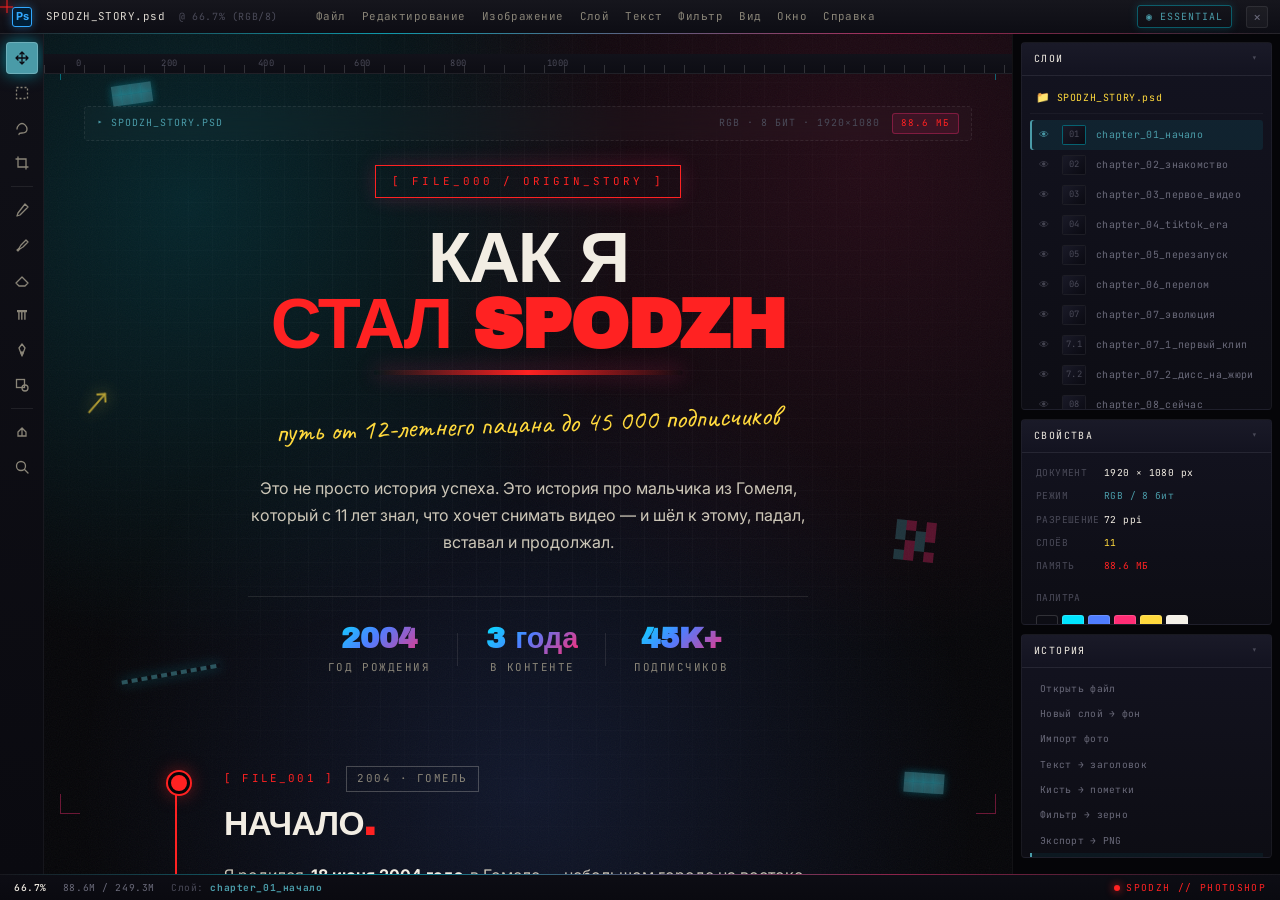
==== commit 5ca155db: "Add files via upload" ====
--- a/story.html
+++ b/story.html
@@ -4,7 +4,23 @@
   <meta charset="UTF-8" />
   <meta name="viewport" content="width=device-width, initial-scale=1.0" />
   <title>SPODZH_STORY.psd</title>
-  <meta name="description" content="История Spodzh — открыта в Photoshop." />
+  <meta name="description" content="История Spodzh — от 12-летнего пацана до 45 000 подписчиков в TikTok." />
+
+  <link rel="icon" type="image/png" href="https://i.ibb.co/G46gG6hM/SPODZHLOGO.png" />
+  <link rel="apple-touch-icon" href="https://i.ibb.co/G46gG6hM/SPODZHLOGO.png" />
+
+  <meta name="theme-color" content="#0a0a12" />
+
+  <meta property="og:type" content="article" />
+  <meta property="og:url" content="https://spodzh.github.io/spodzh-portfolio/story.html" />
+  <meta property="og:title" content="SPODZH_STORY.psd" />
+  <meta property="og:description" content="От 12-летнего пацана из Гомеля до 45 000 подписчиков в TikTok." />
+  <meta property="og:image" content="https://i.ibb.co/G46gG6hM/SPODZHLOGO.png" />
+
+  <meta name="twitter:card" content="summary_large_image" />
+  <meta name="twitter:title" content="SPODZH_STORY.psd" />
+  <meta name="twitter:description" content="История Spodzh — как всё начиналось." />
+  <meta name="twitter:image" content="https://i.ibb.co/G46gG6hM/SPODZHLOGO.png" />
 
   <link rel="preconnect" href="https://fonts.googleapis.com" />
   <link rel="preconnect" href="https://fonts.gstatic.com" crossorigin />
@@ -57,7 +73,6 @@
       z-index: 50;
       position: relative;
     }
-    /* Тонкая неоновая полоска под menubar */
     .ps-menubar::after {
       content: '';
       position: absolute;
@@ -218,7 +233,7 @@
     }
 
     /* ============================================================
-       CANVAS — теперь с крутым фоном
+       CANVAS — фон теперь fixed, чтобы не пропадал при скролле
        ============================================================ */
     .ps-canvas {
       grid-column: 2;
@@ -240,10 +255,13 @@
       background: linear-gradient(var(--cyan), var(--magenta));
     }
 
-    /* Слой фона canvas — mesh-градиенты как на основном сайте */
+    /* ФОН CANVAS — position: fixed, чтобы всегда был виден */
     .canvas-bg {
-      position: absolute;
-      inset: 0;
+      position: fixed;
+      top: 34px;
+      left: 44px;
+      right: 268px;
+      bottom: 26px;
       z-index: 0;
       pointer-events: none;
       background:
@@ -253,10 +271,12 @@
         #050508;
     }
 
-    /* Сетка как в Photoshop-холсте */
     .canvas-grid {
-      position: absolute;
-      inset: 0;
+      position: fixed;
+      top: 34px;
+      left: 44px;
+      right: 268px;
+      bottom: 26px;
       z-index: 0;
       pointer-events: none;
       background-image:
@@ -267,10 +287,12 @@
       -webkit-mask-image: radial-gradient(ellipse at 50% 40%, #000 30%, transparent 90%);
     }
 
-    /* Легкий шум поверх фона */
     .canvas-noise {
-      position: absolute;
-      inset: 0;
+      position: fixed;
+      top: 34px;
+      left: 44px;
+      right: 268px;
+      bottom: 26px;
       z-index: 0;
       pointer-events: none;
       opacity: .05;
@@ -285,7 +307,6 @@
       image-rendering: pixelated;
     }
 
-    /* Пиксель-облако из блоков */
     .px-cloud {
       width: 60px;
       height: 20px;
@@ -304,7 +325,6 @@
     .px-cloud span:nth-child(7),
     .px-cloud span:nth-child(12) { background: transparent; box-shadow: none; }
 
-    /* Пиксельный крестик */
     .px-cross {
       width: 20px;
       height: 20px;
@@ -327,7 +347,6 @@
       width: 2px; height: 20px;
     }
 
-    /* Пиксельная стрелка */
     .px-arrow {
       width: 30px;
       height: 30px;
@@ -339,7 +358,6 @@
       opacity: .7;
     }
 
-    /* Пиксельные точки-артефакты */
     .px-dots {
       width: 40px;
       height: 40px;
@@ -354,7 +372,6 @@
     .px-dots span:nth-child(2n) { background: var(--magenta); }
     .px-dots span:nth-child(3n) { background: transparent; }
 
-    /* Пиксельная линия (горизонтальная) */
     .px-line {
       width: 100px;
       height: 4px;
@@ -369,7 +386,6 @@
       box-shadow: 0 0 12px rgba(0,229,255,.5);
     }
 
-    /* Расположение декораций */
     .px-1 { top: 6%; left: 6%; transform: rotate(-8deg); }
     .px-2 { top: 18%; right: 5%; transform: rotate(12deg); }
     .px-3 { top: 42%; left: 4%; transform: rotate(-4deg); }
@@ -393,7 +409,6 @@
       letter-spacing: 0.05em;
       z-index: 10;
       overflow: hidden;
-      position: relative;
     }
     .canvas-ruler::before {
       content: '';
@@ -438,7 +453,6 @@
     .canvas-crop--bl { bottom: 60px; left: 16px; border-right: none; border-top: none; border-color: rgba(255,45,117,.4); }
     .canvas-crop--br { bottom: 60px; right: 16px; border-left: none; border-top: none; border-color: rgba(255,45,117,.4); }
 
-    /* Верхняя строка canvas — имя файла */
     .canvas-file {
       display: flex;
       align-items: center;
@@ -471,7 +485,6 @@
       font-size: 0.58rem;
     }
 
-    /* Контент истории */
     .story-wrap {
       max-width: 720px;
       margin: 0 auto;
@@ -1273,6 +1286,332 @@
       gap: 14px;
       justify-content: center;
       flex-wrap: wrap;
+    }
+
+    /* ============================================================
+       НОВЫЕ РАМКИ ФОТО И ВИДЕО — креатив
+       ============================================================ */
+
+    /* ---------- 1. ПЛЁНОЧНАЯ РАМКА (35mm film) ---------- */
+    .story-photo--film {
+      background: #0a0a0f;
+      padding: 22px 8px;
+      border: none;
+      border-radius: 3px;
+      max-width: 420px;
+      transform: rotate(-1deg);
+      box-shadow: 0 12px 32px rgba(0,0,0,.5);
+      position: relative;
+      overflow: visible;
+    }
+    .story-photo--film::before,
+    .story-photo--film::after {
+      content: '';
+      position: absolute;
+      left: 0; right: 0;
+      height: 16px;
+      background-image:
+        repeating-linear-gradient(90deg,
+          transparent 0,
+          transparent 6px,
+          #0a0a0f 6px,
+          #0a0a0f 14px);
+      background-color: #1a1a22;
+    }
+    .story-photo--film::before { top: 3px; }
+    .story-photo--film::after  { bottom: 3px; }
+    .story-photo--film img {
+      filter: contrast(1.08) saturate(.92);
+      border: 1px solid rgba(255,255,255,.05);
+    }
+    .story-photo--film:hover {
+      transform: rotate(0) translateY(-4px);
+      box-shadow: 0 16px 40px rgba(0,0,0,.6), 0 0 40px rgba(0,229,255,.15);
+    }
+    .story-photo--film .story-photo__num {
+      top: -14px; left: 14px;
+      background: #0a0a0f;
+      color: var(--cyan);
+      padding: 4px 10px;
+      border: 1px solid rgba(0,229,255,.35);
+      font-weight: 700;
+    }
+    .story-photo--film .story-photo__caption {
+      color: var(--cyan);
+      font-size: 1.15rem;
+    }
+
+    /* ---------- 2. VHS-КАССЕТА ---------- */
+    .story-photo--vhs {
+      background: #0d0d12;
+      padding: 30px 8px 34px;
+      border: 1px solid #1a1a22;
+      border-radius: 2px;
+      max-width: 400px;
+      transform: rotate(1.5deg);
+      box-shadow: 0 14px 36px rgba(0,0,0,.6), inset 0 0 0 1px rgba(255,255,255,.04);
+      position: relative;
+      overflow: visible;
+    }
+    .story-photo--vhs::before {
+      content: '▶ VHS  SP  E-180';
+      position: absolute;
+      top: 8px; left: 12px;
+      font-family: var(--f-mono);
+      font-size: 0.6rem;
+      letter-spacing: .16em;
+      color: var(--red);
+      text-shadow: 0 0 8px rgba(255,34,34,.6);
+    }
+    .story-photo--vhs::after {
+      content: '● REC  PLAY  ◀◀  ▶▶';
+      position: absolute;
+      bottom: 8px; left: 12px; right: 12px;
+      font-family: var(--f-mono);
+      font-size: 0.58rem;
+      letter-spacing: .14em;
+      color: var(--yellow);
+    }
+    .story-photo--vhs img {
+      filter: contrast(1.15) saturate(.85) hue-rotate(-6deg);
+      border: 1px solid rgba(255,255,255,.08);
+    }
+    .story-photo--vhs:hover {
+      transform: rotate(0) translateY(-4px);
+      box-shadow: 0 20px 48px rgba(0,0,0,.7), 0 0 40px rgba(255,34,34,.2);
+    }
+    .story-photo--vhs:hover img {
+      filter: contrast(1.2) saturate(1) hue-rotate(0);
+    }
+    .story-photo--vhs .story-photo__num {
+      top: 8px; right: 12px; left: auto;
+      color: var(--red);
+      font-weight: 700;
+      font-size: 0.6rem;
+    }
+
+    /* ---------- 3. СКРАПБУК С УГОЛКАМИ ---------- */
+    .story-photo--scrapbook {
+      background: #f0ebe0;
+      padding: 16px 16px 48px;
+      border: none;
+      max-width: 340px;
+      transform: rotate(-2deg);
+      box-shadow:
+        0 10px 30px rgba(0,0,0,.45),
+        inset 0 0 0 1px rgba(0,0,0,.05);
+      position: relative;
+      overflow: visible;
+      background-image:
+        repeating-linear-gradient(0deg,
+          transparent 0,
+          transparent 22px,
+          rgba(0,0,0,.04) 22px,
+          rgba(0,0,0,.04) 23px);
+    }
+    .story-photo--scrapbook img {
+      border: 1px solid rgba(0,0,0,.15);
+      filter: contrast(1.05) saturate(.92) sepia(.06);
+    }
+    .story-photo--scrapbook::before,
+    .story-photo--scrapbook::after {
+      content: '';
+      position: absolute;
+      width: 24px;
+      height: 24px;
+      border: 2px solid rgba(140,90,50,.55);
+      z-index: 4;
+      pointer-events: none;
+    }
+    .story-photo--scrapbook::before {
+      top: 12px; left: 12px;
+      border-right: none;
+      border-bottom: none;
+    }
+    .story-photo--scrapbook::after {
+      bottom: 44px; right: 12px;
+      border-left: none;
+      border-top: none;
+    }
+    .story-photo--scrapbook:hover {
+      transform: rotate(0) translateY(-4px);
+      box-shadow: 0 18px 42px rgba(0,0,0,.55);
+    }
+    .story-photo--scrapbook .story-photo__caption {
+      position: absolute;
+      bottom: 10px; left: 0; right: 0;
+      color: #2a2a2a;
+      font-size: 1.15rem;
+      transform: rotate(-1.5deg);
+      text-shadow: 0 1px 0 rgba(255,255,255,.4);
+    }
+    .story-photo--scrapbook .story-photo__num {
+      top: -12px; left: 14px;
+      background: #2a2a2a;
+      color: #f0ebe0;
+      padding: 4px 9px;
+      border-radius: 2px;
+    }
+
+    /* ---------- 4. АРХИВНЫЙ ШТАМП ---------- */
+    .story-photo--stamp {
+      background: var(--bg-2);
+      padding: 10px;
+      border: 1px solid var(--line-strong);
+      max-width: 320px;
+      transform: rotate(-1.5deg);
+      position: relative;
+      overflow: visible;
+    }
+    .story-photo--stamp img {
+      filter: contrast(1.05) saturate(.95);
+    }
+    .story-photo--stamp::after {
+      content: 'ARCHIVE';
+      position: absolute;
+      top: 42%;
+      left: 50%;
+      transform: translate(-50%, -50%) rotate(-14deg);
+      font-family: var(--f-mono);
+      font-size: 1.6rem;
+      font-weight: 700;
+      letter-spacing: .28em;
+      color: rgba(255,34,34,.55);
+      padding: 8px 18px;
+      border: 3px solid rgba(255,34,34,.55);
+      pointer-events: none;
+      z-index: 4;
+      text-shadow: 0 0 10px rgba(255,34,34,.3);
+      border-radius: 3px;
+    }
+    .story-photo--stamp:hover {
+      transform: rotate(0) translateY(-4px);
+      border-color: var(--red);
+    }
+    .story-photo--stamp:hover::after {
+      animation: stampPulse 0.7s ease-in-out;
+      color: rgba(255,34,34,.75);
+      border-color: rgba(255,34,34,.75);
+    }
+    @keyframes stampPulse {
+      0%   { transform: translate(-50%, -50%) rotate(-14deg) scale(1); }
+      50%  { transform: translate(-50%, -50%) rotate(-14deg) scale(1.08); }
+      100% { transform: translate(-50%, -50%) rotate(-14deg) scale(1); }
+    }
+    .story-photo--stamp .story-photo__num {
+      top: -12px; left: 12px;
+      background: var(--red);
+      color: #fff;
+      padding: 3px 9px;
+      border-radius: 2px;
+      font-weight: 700;
+      z-index: 5;
+    }
+    .story-photo--stamp .story-photo__caption {
+      color: var(--ink-mute);
+      margin-top: 8px;
+      font-size: 1rem;
+    }
+
+    /* ---------- 5. ОГРАНИЧЕНИЕ ВЫСОТЫ ДЛИННЫХ ФОТО ---------- */
+    .story-photo--limit img {
+      max-height: 480px;
+      width: 100%;
+      object-fit: cover;
+      object-position: center top;
+    }
+
+    /* ---------- 6. КРЕАТИВНЫЕ ДОПОЛНЕНИЯ ---------- */
+    .story-photo--marker {
+      position: relative;
+    }
+    .story-photo--marker::after {
+      content: '◆ ORIGINAL';
+      position: absolute;
+      bottom: 8px; right: 8px;
+      font-family: var(--f-mono);
+      font-size: 0.55rem;
+      letter-spacing: .16em;
+      color: var(--yellow);
+      background: rgba(0,0,0,.75);
+      padding: 3px 7px;
+      z-index: 5;
+      border: 1px solid rgba(255,217,61,.3);
+    }
+
+    /* ---------- 7. VHS-ВИДЕО ---------- */
+    .story-video--vhs {
+      background: #0a0a0f;
+      padding: 36px 10px 44px;
+      border: 1px solid #1a1a22;
+      max-width: 420px;
+      transform: rotate(-1deg);
+      box-shadow: 0 16px 40px rgba(0,0,0,.6), 0 0 40px rgba(0,229,255,.08);
+      position: relative;
+    }
+    .story-video--vhs::before {
+      content: '▶ SP  E-180  NTSC';
+      position: absolute;
+      top: 10px; left: 14px;
+      font-family: var(--f-mono);
+      font-size: 0.62rem;
+      letter-spacing: .16em;
+      color: var(--cyan);
+      text-shadow: 0 0 8px rgba(0,229,255,.5);
+    }
+    .story-video--vhs::after {
+      content: 'CH_03  ●  00:00:00';
+      position: absolute;
+      bottom: 12px; left: 14px; right: 14px;
+      font-family: var(--f-mono);
+      font-size: 0.58rem;
+      letter-spacing: .14em;
+      color: var(--yellow);
+    }
+    .story-video--vhs video {
+      filter: contrast(1.1) saturate(.9) hue-rotate(-4deg);
+    }
+    .story-video--vhs:hover {
+      transform: rotate(0);
+      box-shadow: 0 20px 52px rgba(0,0,0,.7), 0 0 60px rgba(0,229,255,.18);
+    }
+    .story-video--vhs:hover video {
+      filter: contrast(1.15) saturate(1.05);
+    }
+
+    /* ---------- 8. ДОП. ДЕКОРАЦИИ ---------- */
+    .story-photo__hand {
+      position: absolute;
+      font-family: var(--f-hand);
+      font-size: 1.6rem;
+      color: var(--yellow);
+      line-height: 1;
+      z-index: 5;
+      pointer-events: none;
+      text-shadow: 0 0 12px rgba(0,0,0,.8), 0 2px 4px rgba(0,0,0,.7);
+      transform: rotate(-5deg);
+    }
+    .story-photo__hand--tr { top: 12px; right: 14px; }
+    .story-photo__hand--bl { bottom: 20px; left: 14px; transform: rotate(3deg); }
+
+    .story-photo--secret {
+      position: relative;
+    }
+    .story-photo--secret::before {
+      content: 'СЕКРЕТНО';
+      position: absolute;
+      top: 10px; left: 50%;
+      transform: translateX(-50%) rotate(-4deg);
+      font-family: var(--f-cry);
+      font-size: 0.75rem;
+      letter-spacing: .3em;
+      color: var(--red);
+      padding: 4px 12px;
+      background: rgba(0,0,0,.75);
+      border: 1.5px solid var(--red);
+      z-index: 5;
+      text-transform: uppercase;
+      box-shadow: 0 0 20px rgba(255,34,34,.4);
     }
 
     /* ============================================================
@@ -1295,7 +1634,16 @@
         font-size: 0.58rem;
         padding: 5px 10px;
       }
-      /* Скрываем часть пиксельных декораций на мобиле */
+      /* Фон на мобиле — на всю ширину */
+      .canvas-bg,
+      .canvas-grid,
+      .canvas-noise {
+        left: 0;
+        right: 0;
+        top: 32px;
+        bottom: 24px;
+      }
+
       .px-3, .px-4, .px-5, .px-6 { display: none; }
       .px-1, .px-2 { opacity: .5; }
 
@@ -1337,6 +1685,26 @@
 
       .story-photo::after { opacity: .4; }
       .story-video::after { opacity: .55; }
+
+      /* Новые рамки — на мобиле без поворота, на всю ширину */
+      .story-photo--film,
+      .story-photo--vhs,
+      .story-photo--scrapbook,
+      .story-photo--stamp,
+      .story-video--vhs {
+        max-width: 100%;
+        transform: none;
+      }
+      .story-photo--film:hover,
+      .story-photo--vhs:hover,
+      .story-photo--scrapbook:hover,
+      .story-photo--stamp:hover,
+      .story-video--vhs:hover {
+        transform: none;
+      }
+      .story-photo--limit img {
+        max-height: 360px;
+      }
     }
 
     @media (max-width: 380px) {
@@ -1352,9 +1720,233 @@
       }
       .px-cloud span, .px-cross::before, .px-cross::after { box-shadow: none; }
     }
+
+    /* ============================================================
+       КАСТОМНЫЙ КУРСОР — только на десктопе
+       ============================================================ */
+    body.has-custom-cursor,
+    body.has-custom-cursor a,
+    body.has-custom-cursor button,
+    body.has-custom-cursor input,
+    body.has-custom-cursor textarea,
+    body.has-custom-cursor [role="button"] {
+      cursor: none !important;
+    }
+
+    .cursor-crosshair {
+      position: fixed;
+      top: 0;
+      left: 0;
+      width: 13px;
+      height: 13px;
+      pointer-events: none;
+      z-index: 99999;
+      transition: width .2s cubic-bezier(.22,1,.36,1), height .2s cubic-bezier(.22,1,.36,1), opacity .2s;
+      will-change: transform;
+      opacity: 1;
+    }
+    .cursor-crosshair::before,
+    .cursor-crosshair::after {
+      content: '';
+      position: absolute;
+      background: #ff2222;
+      box-shadow: 0 0 8px rgba(255,34,34,.7), 0 0 16px rgba(255,34,34,.35);
+    }
+    .cursor-crosshair::before {
+      left: 0;
+      right: 0;
+      top: 50%;
+      height: 1px;
+      transform: translateY(-50%);
+    }
+    .cursor-crosshair::after {
+      top: 0;
+      bottom: 0;
+      left: 50%;
+      width: 1px;
+      transform: translateX(-50%);
+    }
+
+    .cursor-crosshair--active {
+      width: 22px;
+      height: 22px;
+    }
+    .cursor-crosshair--active::before,
+    .cursor-crosshair--active::after {
+      background: #ffd93d;
+      box-shadow: 0 0 10px rgba(255,217,61,.8), 0 0 22px rgba(255,217,61,.4);
+    }
+
+    @media (hover: none), (pointer: coarse) {
+      .cursor-crosshair { display: none !important; }
+    }
+
+    /* ============================================================
+       ССЫЛКА НА КЛИП (кнопка под главой)
+       ============================================================ */
+    .story-link-clip {
+      display: inline-flex;
+      align-items: center;
+      gap: 14px;
+      margin: 24px 0 8px;
+      padding: 16px 26px;
+      background: var(--bg-2);
+      border: 1.5px solid var(--red);
+      color: var(--ink);
+      font-family: var(--f-mono);
+      font-size: 0.82rem;
+      letter-spacing: 0.18em;
+      text-transform: uppercase;
+      font-weight: 700;
+      text-decoration: none;
+      transition: var(--transition);
+      position: relative;
+      overflow: hidden;
+      min-height: 56px;
+    }
+    .story-link-clip::before {
+      content: '';
+      position: absolute;
+      inset: 0;
+      background: linear-gradient(90deg, transparent, rgba(255,34,34,.2));
+      transform: translateX(-100%);
+      transition: transform .5s var(--ease);
+      pointer-events: none;
+    }
+    .story-link-clip:hover {
+      background: var(--red);
+      color: #fff;
+      border-color: var(--red);
+      box-shadow: 0 0 30px rgba(255,34,34,.5);
+    }
+    .story-link-clip:hover::before {
+      transform: translateX(0);
+    }
+
+    .story-link-clip__icon {
+      display: grid;
+      place-items: center;
+      width: 32px;
+      height: 32px;
+      background: var(--red);
+      color: #fff;
+      border-radius: 50%;
+      flex-shrink: 0;
+      font-size: 0.9rem;
+      padding-left: 3px;
+      transition: background .3s, color .3s;
+      position: relative;
+      z-index: 1;
+    }
+    .story-link-clip:hover .story-link-clip__icon {
+      background: #fff;
+      color: var(--red);
+    }
+
+    .story-link-clip__label {
+      position: relative;
+      z-index: 1;
+      flex: 1;
+    }
+
+    .story-link-clip svg {
+      position: relative;
+      z-index: 1;
+      transition: transform .3s;
+    }
+    .story-link-clip:hover svg {
+      transform: translate(3px, -3px);
+    }
+
+    @media (max-width: 900px) {
+      .story-link-clip {
+        padding: 14px 18px;
+        font-size: 0.74rem;
+        letter-spacing: .12em;
+        gap: 10px;
+        width: 100%;
+        justify-content: center;
+      }
+      .story-link-clip__icon {
+        width: 28px;
+        height: 28px;
+        font-size: 0.8rem;
+      }
+    }
+
   </style>
 </head>
 <body>
+
+<!-- ================= ПРЕЛОАДЕР ================= -->
+<div class="loader" id="loader">
+  <div class="loader-inner">
+    <img src="https://i.ibb.co/G46gG6hM/SPODZHLOGO.png" alt="" class="loader-logo"
+         style="width:110px;height:110px;object-fit:contain;display:block;filter:drop-shadow(0 0 40px rgba(255,34,34,.55));" />
+    <div class="loader-bar" style="width:280px;height:3px;background:rgba(242,237,227,.1);overflow:hidden;margin-top:22px;">
+      <span id="renderBar" style="display:block;height:100%;width:0;background:#ff2222;transition:width .4s linear;"></span>
+    </div>
+    <p class="loader-text" id="renderText" style="font-family:'JetBrains Mono',monospace;font-size:0.72rem;letter-spacing:0.25em;color:#8a8578;text-transform:uppercase;margin-top:16px;">OPENING_PSD...</p>
+    <p class="loader-percent" id="renderPercent" style="font-family:'JetBrains Mono',monospace;font-size:0.62rem;letter-spacing:0.3em;color:#ff2222;margin-top:6px;">000%</p>
+  </div>
+</div>
+<style>
+  #loader {
+    position: fixed; inset: 0;
+    background: #0a0a12;
+    z-index: 9999;
+    display: flex; align-items: center; justify-content: center;
+    transition: opacity .4s ease, visibility .4s ease;
+  }
+  #loader.hidden { opacity: 0; visibility: hidden; pointer-events: none; }
+  #loader.done  { display: none !important; }
+</style>
+<script>
+  (function () {
+    var l = document.getElementById('loader');
+    var bar = document.getElementById('renderBar');
+    var txt = document.getElementById('renderText');
+    var pct = document.getElementById('renderPercent');
+    if (!l) return;
+
+    var stages = [
+      { at: 0,    text: 'OPENING_PSD...' },
+      { at: 400,  text: 'LOADING_LAYERS...' },
+      { at: 800,  text: 'RENDERING_CANVAS...' },
+      { at: 1300, text: 'APPLYING_FILTERS...' },
+      { at: 1700, text: 'READY.' }
+    ];
+
+    stages.forEach(function (s) {
+      setTimeout(function () {
+        if (txt) txt.textContent = s.text;
+      }, s.at);
+    });
+
+    var start = performance.now();
+    var total = 1900;
+    function tick(now) {
+      var p = Math.min((now - start) / total, 1);
+      var eased = 1 - Math.pow(1 - p, 2.2);
+      var pctVal = Math.floor(eased * 100);
+      if (bar) bar.style.width = pctVal + '%';
+      if (pct) pct.textContent = String(pctVal).padStart(3, '0') + '%';
+      if (p < 1) requestAnimationFrame(tick);
+    }
+    requestAnimationFrame(tick);
+
+    setTimeout(function () {
+      l.classList.add('hidden');
+      setTimeout(function () { l.classList.add('done'); }, 500);
+    }, 2000);
+
+    window.addEventListener('load', function () {
+      setTimeout(function () {
+        l.classList.add('hidden', 'done');
+      }, 600);
+    });
+  })();
+</script>
 
 <div class="ps-app">
 
@@ -1460,23 +2052,19 @@
        ============================================================ -->
   <main class="ps-canvas" id="psCanvas">
 
-    <!-- ФОНОВЫЕ СЛОИ -->
+    <!-- ФОНОВЫЕ СЛОИ (fixed) -->
     <div class="canvas-bg" aria-hidden="true"></div>
     <div class="canvas-grid" aria-hidden="true"></div>
     <div class="canvas-noise" aria-hidden="true"></div>
 
-    <!-- ПИКСЕЛЬНЫЕ ДЕКОРАЦИИ (как PNG-объекты на макете) -->
-
-    <!-- Пиксель-облако слева сверху -->
+    <!-- ПИКСЕЛЬНЫЕ ДЕКОРАЦИИ -->
     <div class="pixel-deco px-cloud px-1" aria-hidden="true">
       <span></span><span></span><span></span><span></span><span></span><span></span>
       <span></span><span></span><span></span><span></span><span></span><span></span>
     </div>
 
-    <!-- Пиксель-крестик справа -->
     <div class="pixel-deco px-cross px-2" aria-hidden="true"></div>
 
-    <!-- Пиксельная стрелка слева -->
     <div class="pixel-deco px-arrow px-3" aria-hidden="true">
       <svg viewBox="0 0 32 32" fill="none" stroke-width="2" stroke-linecap="square">
         <path d="M6 26 L24 8"/>
@@ -1484,7 +2072,6 @@
       </svg>
     </div>
 
-    <!-- Пиксель-точки справа -->
     <div class="pixel-deco px-dots px-4" aria-hidden="true">
       <span></span><span></span><span></span><span></span>
       <span></span><span></span><span></span><span></span>
@@ -1492,10 +2079,8 @@
       <span></span><span></span><span></span><span></span>
     </div>
 
-    <!-- Пиксельная линия слева -->
     <div class="pixel-deco px-line px-5" aria-hidden="true"></div>
 
-    <!-- Ещё одно пиксель-облако справа снизу -->
     <div class="pixel-deco px-cloud px-6" aria-hidden="true">
       <span></span><span></span><span></span><span></span><span></span><span></span>
       <span></span><span></span><span></span><span></span><span></span><span></span>
@@ -1595,8 +2180,8 @@
             </p>
 
             <div class="story-floater story-floater--left">
-              <div class="story-photo story-photo--polaroid">
-                <span class="story-photo__num">IMG_002</span>
+              <div class="story-photo story-photo--film">
+                <span class="story-photo__num">IMG_002 · 35mm</span>
                 <img src="https://i.ibb.co/pjNRTng5/image.png" alt="Школьное фото" loading="lazy">
                 <div class="story-photo__caption">школьные годы</div>
               </div>
@@ -1638,7 +2223,7 @@
             </p>
 
             <div class="story-floater story-floater--right">
-              <div class="story-photo story-photo--taped is-right">
+              <div class="story-photo story-photo--vhs story-photo--secret">
                 <span class="story-photo__num">IMG_005</span>
                 <img src="https://i.ibb.co/LdT3QYV9/image.png" alt="Скриншот первого видео" loading="lazy">
                 <div class="story-photo__caption">то самое видео · я в правом нижнем углу</div>
@@ -1670,7 +2255,7 @@
             </p>
 
             <div class="story-duo">
-              <div class="story-video story-video--small">
+              <div class="story-video story-video--vhs">
                 <span class="story-video__rec">● ARCHIVE</span>
                 <span class="story-video__tc" data-tc>00:00</span>
                 <video class="story-video__el" muted autoplay loop playsinline preload="metadata">
@@ -1679,7 +2264,7 @@
                 <div class="story-video__caption">ранние ролики · 2021</div>
               </div>
 
-              <div class="story-photo story-photo--polaroid is-right">
+              <div class="story-photo story-photo--scrapbook">
                 <span class="story-photo__num">IMG_008</span>
                 <img src="https://i.ibb.co/pr6s4v9c/image.png" alt="TikTok era" loading="lazy">
                 <div class="story-photo__caption">тот самый период</div>
@@ -1701,7 +2286,7 @@
             </p>
 
             <div class="story-floater story-floater--left">
-              <div class="story-photo story-photo--taped">
+              <div class="story-photo story-photo--stamp">
                 <span class="story-photo__num">IMG_006</span>
                 <img src="https://i.ibb.co/LHN4WPm/image.png" alt="Скриншот TikTok · начало 2024" loading="lazy">
                 <div class="story-photo__caption">аккаунт · начало 2024</div>
@@ -1728,7 +2313,7 @@
             </p>
 
             <div class="story-floater story-floater--left">
-              <div class="story-video story-video--small">
+              <div class="story-video story-video--vhs">
                 <span class="story-video__rec">● REC</span>
                 <span class="story-video__tc" data-tc>00:00</span>
                 <video class="story-video__el" muted autoplay loop playsinline preload="metadata">
@@ -1763,9 +2348,10 @@
             </p>
 
             <div class="story-floater story-floater--left">
-              <div class="story-photo story-photo--neon is-right">
+              <div class="story-photo story-photo--neon story-photo--limit is-right">
                 <span class="story-photo__num">IMG_009</span>
                 <img src="https://i.ibb.co/svjgjGt7/image.png" alt="Эволюция" loading="lazy">
+                <span class="story-photo__hand story-photo__hand--tr">первый монтаж!</span>
                 <div class="story-photo__caption">время первых монтажей</div>
               </div>
             </div>
@@ -1776,6 +2362,104 @@
               Я перестал быть просто «парнем с телефоном» — я стал монтажёром.
             </p>
           </article>
+
+          <!-- ГЛАВА 7.1 -->
+          <article class="story-chapter" id="chapter_07_1">
+            <div class="story-chapter__meta">
+              <span class="story-chapter__file">[ FILE_007_1 ]</span>
+              <span class="story-chapter__date">25 дек 2024 · 20 лет</span>
+            </div>
+            <h2 class="story-chapter__title">Первый клип<span class="accent">.</span></h2>
+            <p>
+              В конце <strong>2024 года</strong> случилось то, о чём я даже не мечтал.
+              Я снял свой <strong>первый настоящий музыкальный клип</strong> —
+              новогоднюю пародию на известную песню.
+            </p>
+            <p>
+              Снимали <strong>25 декабря</strong> — на хромакее у друга дома.
+              Без бюджета, без команды, только я, камера и огромное желание
+              сделать что-то крутое.
+            </p>
+
+            <div class="story-floater story-floater--left">
+              <div class="story-photo story-photo--film story-photo--limit">
+                <span class="story-photo__num">BTS_001 · 25.12.2024</span>
+                <img src="https://i.ibb.co/6cGr4YRQ/image.png" alt="Бэкстейдж первого клипа" loading="lazy">
+                <span class="story-photo__hand story-photo__hand--tr">на хромакее</span>
+                <div class="story-photo__caption">тот самый день</div>
+              </div>
+            </div>
+
+            <p>
+              Это был мой первый опыт в формате полноценного клипа — и я понял,
+              что хочу двигаться в эту сторону дальше. <em>Клипы — это моё.</em>
+            </p>
+
+            <a class="story-link-clip" href="https://www.youtube.com/watch?v=CNVz_u516Wg" target="_blank" rel="noopener">
+              <span class="story-link-clip__icon">▶</span>
+              <span class="story-link-clip__label">СМОТРЕТЬ КЛИП НА YOUTUBE</span>
+              <svg viewBox="0 0 24 24" width="14" height="14" fill="none" stroke="currentColor" stroke-width="2.4"><path d="M7 17L17 7M7 7h10v10" stroke-linecap="round" stroke-linejoin="round"/></svg>
+            </a>
+          </article>
+
+          <!-- ГЛАВА 7.2 -->
+          <article class="story-chapter" id="chapter_07_2">
+            <div class="story-chapter__meta">
+              <span class="story-chapter__file">[ FILE_007_2 ]</span>
+              <span class="story-chapter__date">янв 2025 · 20 лет</span>
+            </div>
+            <h2 class="story-chapter__title">Дисс на Жюри<span class="accent">.</span></h2>
+            <p>
+              В начале <strong>января 2025 года</strong> мне написал известный
+              твич-стример <strong>Мафаня</strong> — он пригласил меня участвовать
+              в шоу <strong>«Дисс на Жюри»</strong>.
+            </p>
+            <p>
+              Задача: сделать <strong>рэп-дисс</strong> и снять на него клип.
+              У меня не было опыта ни в музыке, ни в серьёзных музыкальных клипах.
+              Но я собрал команду, нашёл студию — и мы сделали это
+              <em>в последние дни дедлайна</em>.
+            </p>
+
+            <div class="story-floater">
+              <div class="story-floater__duo">
+                <div class="story-photo story-photo--vhs story-photo--limit">
+                  <span class="story-photo__num">BTS_002</span>
+                  <img src="https://i.ibb.co/r2zhSd7Q/image.png" alt="Съёмки дисса" loading="lazy">
+                  <div class="story-photo__caption">на съёмках</div>
+                </div>
+                <div class="story-photo story-photo--vhs story-photo--limit">
+                  <span class="story-photo__num">BTS_003</span>
+                  <img src="https://i.ibb.co/WvN84bPd/image.png" alt="Съёмки дисса" loading="lazy">
+                  <div class="story-photo__caption">за кадром</div>
+                </div>
+              </div>
+            </div>
+
+            <div class="story-quote">
+              У меня не было опыта. Но было желание — и команда, которая в меня поверила.
+            </div>
+
+            <p>
+              Клип вышел. И самое крутое — <strong>Мафаня показал свою реакцию
+              на стриме</strong>. Меня увидели десятки тысяч людей.
+            </p>
+
+            <div class="story-floater story-floater--center">
+              <div class="story-photo story-photo--stamp story-photo--limit">
+                <span class="story-photo__num">LIVE_REACTION</span>
+                <img src="https://i.ibb.co/wZkkvQgH/image.png" alt="Реакция стримера" loading="lazy">
+                <div class="story-photo__caption">реакция Мафани на стриме</div>
+              </div>
+            </div>
+
+            <a class="story-link-clip" href="https://www.youtube.com/watch?v=TOeKtNYVjcI" target="_blank" rel="noopener">
+              <span class="story-link-clip__icon">▶</span>
+              <span class="story-link-clip__label">СМОТРЕТЬ КЛИП НА YOUTUBE</span>
+              <svg viewBox="0 0 24 24" width="14" height="14" fill="none" stroke="currentColor" stroke-width="2.4"><path d="M7 17L17 7M7 7h10v10" stroke-linecap="round" stroke-linejoin="round"/></svg>
+            </a>
+          </article>
+
 
           <!-- ГЛАВА 8 -->
           <article class="story-chapter is-last" id="chapter_08">
@@ -1801,9 +2485,10 @@
             </p>
 
             <div class="story-floater story-floater--center">
-              <div class="story-photo story-photo--neon">
+              <div class="story-photo story-photo--neon story-photo--limit">
                 <span class="story-photo__num">IMG_007 · NOW</span>
                 <img src="https://i.ibb.co/gLM2hYg3/image.png" alt="Нынешнее фото" loading="lazy">
+                <span class="story-photo__hand story-photo__hand--bl">это я</span>
                 <div class="story-photo__caption">сейчас · 2026</div>
               </div>
             </div>
@@ -1882,6 +2567,16 @@
           <span class="ps-layer__thumb"><span>07</span></span>
           <span class="ps-layer__name">chapter_07_эволюция</span>
         </div>
+        <div class="ps-layer" data-target="chapter_07_1">
+          <span class="ps-layer__eye">👁</span>
+          <span class="ps-layer__thumb"><span>7.1</span></span>
+          <span class="ps-layer__name">chapter_07_1_первый_клип</span>
+        </div>
+        <div class="ps-layer" data-target="chapter_07_2">
+          <span class="ps-layer__eye">👁</span>
+          <span class="ps-layer__thumb"><span>7.2</span></span>
+          <span class="ps-layer__name">chapter_07_2_дисс_на_жюри</span>
+        </div>
         <div class="ps-layer" data-target="chapter_08">
           <span class="ps-layer__eye">👁</span>
           <span class="ps-layer__thumb"><span>08</span></span>
@@ -1913,7 +2608,7 @@
         </div>
         <div class="ps-prop">
           <span class="ps-prop__label">Слоёв</span>
-          <span class="ps-prop__value ps-prop__value--yellow">09</span>
+          <span class="ps-prop__value ps-prop__value--yellow">11</span>
         </div>
         <div class="ps-prop">
           <span class="ps-prop__label">Память</span>
@@ -2059,6 +2754,63 @@
     }
 
     console.log('%cPHOTOSHOP × SPODZH // story.psd loaded', 'color:#00e5ff; font-size:12px; font-family:monospace;');
+
+    /* ---------- Кастомный курсор-крестик ---------- */
+    (function initCursor() {
+      var hasHover = window.matchMedia('(hover: hover) and (pointer: fine)').matches;
+      var reduced = window.matchMedia('(prefers-reduced-motion: reduce)').matches;
+      if (!hasHover || reduced) return;
+
+      var cursor = document.createElement('div');
+      cursor.className = 'cursor-crosshair';
+      cursor.setAttribute('aria-hidden', 'true');
+      document.body.appendChild(cursor);
+      document.body.classList.add('has-custom-cursor');
+
+      var cx = window.innerWidth / 2;
+      var cy = window.innerHeight / 2;
+      var tx = cx;
+      var ty = cy;
+      var rafId = null;
+
+      function loop() {
+        cx += (tx - cx) * 0.28;
+        cy += (ty - cy) * 0.28;
+        cursor.style.transform =
+          'translate(' + cx.toFixed(1) + 'px, ' + cy.toFixed(1) + 'px) translate(-50%, -50%)';
+        if (Math.abs(tx - cx) > 0.3 || Math.abs(ty - cy) > 0.3) {
+          rafId = requestAnimationFrame(loop);
+        } else {
+          rafId = null;
+        }
+      }
+
+      document.addEventListener('mousemove', function (e) {
+        tx = e.clientX;
+        ty = e.clientY;
+        if (!rafId) rafId = requestAnimationFrame(loop);
+      }, { passive: true });
+
+      var interactiveSel = 'a, button, [role="button"], input, textarea, ' +
+        '.ps-layer, .ps-tool, .story-photo, .story-video, .btn, .ps-close, .story-link-clip';
+
+      document.addEventListener('mouseover', function (e) {
+        var t = e.target;
+        if (t.closest && t.closest(interactiveSel)) {
+          cursor.classList.add('cursor-crosshair--active');
+        }
+      });
+      document.addEventListener('mouseout', function (e) {
+        var t = e.target;
+        if (t.closest && t.closest(interactiveSel)) {
+          cursor.classList.remove('cursor-crosshair--active');
+        }
+      });
+
+      document.addEventListener('mouseleave', function () { cursor.style.opacity = '0'; });
+      document.addEventListener('mouseenter', function () { cursor.style.opacity = '1'; });
+    })();
+
   })();
 </script>
 
--- a/css/base.css
+++ b/css/base.css
@@ -47,6 +47,13 @@
   --ease: cubic-bezier(.22, 1, .36, 1);
   --transition: .3s var(--ease);
   --radius: 4px;
+
+  /* ДОП. ПАЛИТРА (используется в story.html) */
+  --muted: #6a6a7a;
+  --muted-2: #4a4a58;
+  --border: rgba(255, 255, 255, 0.08);
+  --magenta: #ff2d75;
+  --grad: linear-gradient(135deg, #00e5ff 0%, #4f7dff 45%, #ff2d75 100%);
 }
 
 /* СБРОС */
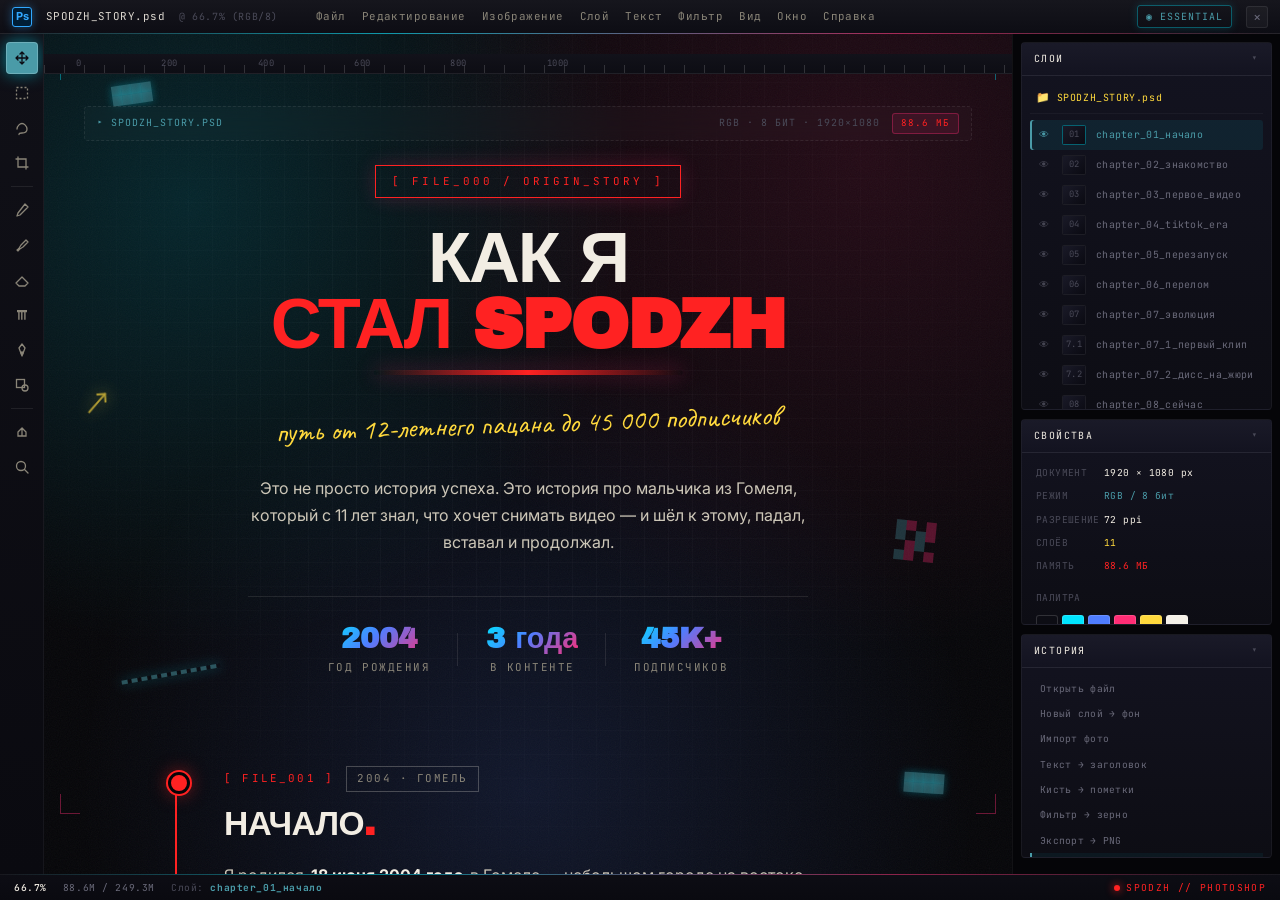
==== commit 0fcadf78: "Add files via upload" ====
--- a/story.html
+++ b/story.html
@@ -6,7 +6,7 @@
   <title>SPODZH_STORY.psd</title>
   <meta name="description" content="История Spodzh — от 12-летнего пацана до 45 000 подписчиков в TikTok." />
 
-  <link rel="icon" type="image/png" href="https://i.ibb.co/G46gG6hM/SPODZHLOGO.png" />
+  <link rel="icon" type="image/png" href="assets/images/logo.png" />
   <link rel="apple-touch-icon" href="https://i.ibb.co/G46gG6hM/SPODZHLOGO.png" />
 
   <meta name="theme-color" content="#0a0a12" />
@@ -54,9 +54,7 @@
       position: relative;
     }
 
-    /* ============================================================
-       TOP MENUBAR
-       ============================================================ */
+    /* ---------- TOP MENUBAR ---------- */
     .ps-menubar {
       grid-column: 1 / -1;
       grid-row: 1;
@@ -85,7 +83,6 @@
         transparent);
       pointer-events: none;
     }
-
     .ps-logo {
       display: grid;
       place-items: center;
@@ -99,8 +96,8 @@
       font-size: 11px;
       letter-spacing: 0;
       box-shadow: 0 0 10px rgba(49,168,255,.4);
-    }
-
+      cursor: pointer;
+    }
     .ps-doc-name {
       color: var(--ink);
       opacity: .9;
@@ -111,7 +108,6 @@
       font-size: 0.62rem;
       letter-spacing: 0.06em;
     }
-
     .ps-menu {
       display: flex;
       gap: 16px;
@@ -126,7 +122,6 @@
       white-space: nowrap;
     }
     .ps-menu span:hover { color: var(--ink); }
-
     .ps-menubar__right {
       margin-left: auto;
       display: flex;
@@ -162,9 +157,7 @@
       box-shadow: 0 0 16px rgba(255,34,34,.6);
     }
 
-    /* ============================================================
-       LEFT TOOLBAR
-       ============================================================ */
+    /* ---------- LEFT TOOLBAR ---------- */
     .ps-toolbar {
       grid-column: 1;
       grid-row: 2;
@@ -180,7 +173,6 @@
       z-index: 20;
     }
     .ps-toolbar::-webkit-scrollbar { width: 0; }
-
     .ps-tool {
       position: relative;
       width: 32px; height: 32px;
@@ -224,7 +216,6 @@
       z-index: 20;
     }
     .ps-tool:hover .ps-tool__label { opacity: 1; }
-
     .ps-tool-divider {
       width: 22px;
       height: 1px;
@@ -232,9 +223,7 @@
       margin: 4px 0;
     }
 
-    /* ============================================================
-       CANVAS — фон теперь fixed, чтобы не пропадал при скролле
-       ============================================================ */
+    /* ---------- CANVAS ---------- */
     .ps-canvas {
       grid-column: 2;
       grid-row: 2;
@@ -255,7 +244,6 @@
       background: linear-gradient(var(--cyan), var(--magenta));
     }
 
-    /* ФОН CANVAS — position: fixed, чтобы всегда был виден */
     .canvas-bg {
       position: fixed;
       top: 34px;
@@ -270,7 +258,6 @@
         radial-gradient(circle at 50% 90%, rgba(79,125,255,.14), transparent 50%),
         #050508;
     }
-
     .canvas-grid {
       position: fixed;
       top: 34px;
@@ -286,7 +273,6 @@
       mask-image: radial-gradient(ellipse at 50% 40%, #000 30%, transparent 90%);
       -webkit-mask-image: radial-gradient(ellipse at 50% 40%, #000 30%, transparent 90%);
     }
-
     .canvas-noise {
       position: fixed;
       top: 34px;
@@ -299,17 +285,15 @@
       background-image: url("data:image/svg+xml;utf8,<svg xmlns='http://www.w3.org/2000/svg' width='200' height='200'><filter id='n'><feTurbulence type='fractalNoise' baseFrequency='0.9' numOctaves='2'/></filter><rect width='100%' height='100%' filter='url(%23n)'/></svg>");
     }
 
-    /* Пиксельные декорации — как PNG-объекты на макете */
+    /* ---------- PIXEL DECO ---------- */
     .pixel-deco {
       position: absolute;
       z-index: 1;
       pointer-events: none;
       image-rendering: pixelated;
     }
-
     .px-cloud {
-      width: 60px;
-      height: 20px;
+      width: 60px; height: 20px;
       display: grid;
       grid-template-columns: repeat(6, 10px);
       grid-template-rows: repeat(2, 10px);
@@ -321,13 +305,11 @@
       opacity: .5;
     }
     .px-cloud span:nth-child(1),
-    .px-cloud span:nth-child(6) { background: transparent; box-shadow: none; }
+    .px-cloud span:nth-child(6),
     .px-cloud span:nth-child(7),
     .px-cloud span:nth-child(12) { background: transparent; box-shadow: none; }
-
     .px-cross {
-      width: 20px;
-      height: 20px;
+      width: 20px; height: 20px;
       position: relative;
     }
     .px-cross::before,
@@ -338,54 +320,34 @@
       box-shadow: 0 0 10px rgba(255,45,117,.7);
       opacity: .7;
     }
-    .px-cross::before {
-      left: 0; top: 9px;
-      width: 20px; height: 2px;
-    }
-    .px-cross::after {
-      top: 0; left: 9px;
-      width: 2px; height: 20px;
-    }
-
-    .px-arrow {
-      width: 30px;
-      height: 30px;
-    }
+    .px-cross::before { left: 0; top: 9px; width: 20px; height: 2px; }
+    .px-cross::after { top: 0; left: 9px; width: 2px; height: 20px; }
+    .px-arrow { width: 30px; height: 30px; }
     .px-arrow svg {
       width: 100%; height: 100%;
       stroke: var(--yellow);
       filter: drop-shadow(0 0 8px rgba(255,217,61,.7));
       opacity: .7;
     }
-
     .px-dots {
-      width: 40px;
-      height: 40px;
+      width: 40px; height: 40px;
       display: grid;
       grid-template-columns: repeat(4, 10px);
       grid-template-rows: repeat(4, 10px);
     }
-    .px-dots span {
-      background: var(--cyan);
-      opacity: .3;
-    }
+    .px-dots span { background: var(--cyan); opacity: .3; }
     .px-dots span:nth-child(2n) { background: var(--magenta); }
     .px-dots span:nth-child(3n) { background: transparent; }
-
     .px-line {
-      width: 100px;
-      height: 4px;
+      width: 100px; height: 4px;
       background: repeating-linear-gradient(
         90deg,
-        var(--cyan) 0,
-        var(--cyan) 6px,
-        transparent 6px,
-        transparent 10px
+        var(--cyan) 0, var(--cyan) 6px,
+        transparent 6px, transparent 10px
       );
       opacity: .5;
       box-shadow: 0 0 12px rgba(0,229,255,.5);
     }
-
     .px-1 { top: 6%; left: 6%; transform: rotate(-8deg); }
     .px-2 { top: 18%; right: 5%; transform: rotate(12deg); }
     .px-3 { top: 42%; left: 4%; transform: rotate(-4deg); }
@@ -393,7 +355,6 @@
     .px-5 { top: 76%; left: 8%; transform: rotate(-10deg); }
     .px-6 { top: 88%; right: 6%; transform: rotate(4deg); }
 
-    /* Верхняя линейка — sticky */
     .canvas-ruler {
       position: sticky;
       top: 0;
@@ -413,17 +374,13 @@
     .canvas-ruler::before {
       content: '';
       position: absolute;
-      left: 0; right: 0;
-      bottom: 0;
+      left: 0; right: 0; bottom: 0;
       height: 8px;
-      background:
-        repeating-linear-gradient(
-          90deg,
-          rgba(255,255,255,.15) 0,
-          rgba(255,255,255,.15) 1px,
-          transparent 1px,
-          transparent 20px
-        );
+      background: repeating-linear-gradient(
+        90deg,
+        rgba(255,255,255,.15) 0, rgba(255,255,255,.15) 1px,
+        transparent 1px, transparent 20px
+      );
       pointer-events: none;
     }
     .canvas-ruler__marks {
@@ -433,14 +390,11 @@
       gap: 80px;
       margin-left: 20px;
     }
-
     .canvas-inner {
       padding: 32px 40px 80px;
       position: relative;
       z-index: 2;
     }
-
-    /* Угловые crop-метки */
     .canvas-crop {
       position: absolute;
       width: 20px; height: 20px;
@@ -452,7 +406,6 @@
     .canvas-crop--tr { top: 26px; right: 16px; border-left: none; border-bottom: none; }
     .canvas-crop--bl { bottom: 60px; left: 16px; border-right: none; border-top: none; border-color: rgba(255,45,117,.4); }
     .canvas-crop--br { bottom: 60px; right: 16px; border-left: none; border-top: none; border-color: rgba(255,45,117,.4); }
-
     .canvas-file {
       display: flex;
       align-items: center;
@@ -471,11 +424,7 @@
       backdrop-filter: blur(10px);
     }
     .canvas-file__name { color: var(--cyan); }
-    .canvas-file__right {
-      display: flex;
-      gap: 12px;
-      align-items: center;
-    }
+    .canvas-file__right { display: flex; gap: 12px; align-items: center; }
     .canvas-file__chip {
       padding: 2px 8px;
       background: rgba(255,45,117,.1);
@@ -484,7 +433,6 @@
       border-radius: 3px;
       font-size: 0.58rem;
     }
-
     .story-wrap {
       max-width: 720px;
       margin: 0 auto;
@@ -492,9 +440,7 @@
       z-index: 2;
     }
 
-    /* ============================================================
-       RIGHT PANELS
-       ============================================================ */
+    /* ---------- RIGHT PANELS ---------- */
     .ps-panels {
       grid-column: 3;
       grid-row: 2;
@@ -513,7 +459,6 @@
       background: #1f1f2a;
       border-radius: 4px;
     }
-
     .ps-panel {
       background: linear-gradient(180deg, #131320, #0d0d14);
       border: 1px solid rgba(255,255,255,.05);
@@ -540,8 +485,6 @@
       font-size: 0.7rem;
     }
     .ps-panel__body { padding: 8px; }
-
-    /* СЛОИ */
     .ps-layer {
       display: grid;
       grid-template-columns: 20px 28px 1fr;
@@ -586,16 +529,20 @@
       width: 100%; height: 100%;
       display: grid; place-items: center;
     }
-    .ps-layer.is-active .ps-layer__thumb {
-      border-color: rgba(0,229,255,.4);
-    }
+    .ps-layer.is-active .ps-layer__thumb { border-color: rgba(0,229,255,.4); }
     .ps-layer__name {
       overflow: hidden;
       text-overflow: ellipsis;
       white-space: nowrap;
       color: inherit;
     }
-
+    .ps-layer.is-secret { border-left: 2px solid #ff2222; }
+    .ps-layer.is-secret .ps-layer__name { color: #ff2222 !important; font-weight: 700; }
+    .ps-layer.is-secret .ps-layer__thumb {
+      border-color: rgba(255,34,34,.5);
+      background: rgba(255,34,34,.08);
+    }
+    .ps-layer.is-secret .ps-layer__thumb span { color: #ff2222 !important; }
     .ps-layer-group {
       display: flex;
       align-items: center;
@@ -610,8 +557,6 @@
       padding-bottom: 6px;
     }
     .ps-layer-group::before { content: '📁'; font-size: 11px; }
-
-    /* СВОЙСТВА */
     .ps-prop {
       display: grid;
       grid-template-columns: 60px 1fr;
@@ -628,12 +573,7 @@
     .ps-prop__value--accent { color: var(--cyan); }
     .ps-prop__value--red { color: var(--red); }
     .ps-prop__value--yellow { color: var(--yellow); }
-
-    .ps-swatch-row {
-      display: flex;
-      gap: 4px;
-      padding: 6px;
-    }
+    .ps-swatch-row { display: flex; gap: 4px; padding: 6px; }
     .ps-swatch {
       width: 22px; height: 22px;
       border-radius: 3px;
@@ -642,8 +582,6 @@
       cursor: pointer;
     }
     .ps-swatch:hover { transform: scale(1.1); }
-
-    /* ИСТОРИЯ */
     .ps-hist {
       padding: 5px 8px;
       font-family: var(--f-mono);
@@ -660,9 +598,7 @@
       color: var(--cyan);
     }
 
-    /* ============================================================
-       BOTTOM STATUS BAR
-       ============================================================ */
+    /* ---------- BOTTOM STATUS BAR ---------- */
     .ps-statusbar {
       grid-column: 1 / -1;
       grid-row: 3;
@@ -692,10 +628,7 @@
         transparent);
       pointer-events: none;
     }
-    .ps-statusbar__zoom {
-      color: var(--ink);
-      font-weight: 500;
-    }
+    .ps-statusbar__zoom { color: var(--ink); font-weight: 500; }
     .ps-statusbar__mem { color: var(--muted); }
     .ps-statusbar__right {
       margin-left: auto;
@@ -712,14 +645,18 @@
       box-shadow: 0 0 8px var(--red);
       animation: recBlink 1.6s infinite;
     }
+    .ps-finale-badge {
+      color: #ff2222;
+      font-weight: 700;
+      letter-spacing: .12em;
+      margin-left: 10px;
+    }
     @keyframes recBlink {
       0%, 100% { opacity: 1; }
       50% { opacity: .35; }
     }
 
-    /* ============================================================
-       STORY CONTENT
-       ============================================================ */
+    /* ---------- CONTENT ---------- */
     .story-hero {
       text-align: center;
       margin-bottom: 90px;
@@ -804,15 +741,12 @@
       font-family: var(--f-cry);
       font-size: 1.8rem;
       display: inline-block;
-      color: #00e5ff;
       background: linear-gradient(135deg, #00e5ff 0%, #4f7dff 45%, #ff2d75 100%);
       -webkit-background-clip: text;
       background-clip: text;
       -webkit-text-fill-color: transparent;
+      color: #00e5ff;
       line-height: 1.1;
-    }
-    @supports not ((-webkit-background-clip: text) or (background-clip: text)) {
-      .story-hero__stat strong { color: #00e5ff; -webkit-text-fill-color: #00e5ff; }
     }
     .story-hero__stat span {
       font-family: var(--f-mono);
@@ -822,7 +756,6 @@
       text-transform: uppercase;
     }
 
-    /* ТАЙМЛАЙН */
     .story-timeline {
       position: relative;
       padding-left: 36px;
@@ -838,7 +771,6 @@
         var(--red) 0%, var(--red) 10%,
         var(--line-strong) 10%, var(--line-strong) 100%);
     }
-
     .story-chapter {
       position: relative;
       margin-bottom: 80px;
@@ -860,7 +792,6 @@
       background: var(--yellow);
       box-shadow: 0 0 0 2px var(--yellow), 0 0 18px rgba(255,217,61,.55);
     }
-
     .story-chapter__meta {
       display: flex;
       align-items: center;
@@ -912,8 +843,6 @@
       font-family: var(--f-hand);
       font-size: 1.2em;
     }
-
-    /* ЦИТАТА */
     .story-quote {
       position: relative;
       padding: 22px 26px 22px 44px;
@@ -937,8 +866,6 @@
       color: var(--red);
       line-height: 1;
     }
-
-    /* ФОТО */
     .story-floater {
       margin: 28px 0;
       display: flow-root;
@@ -971,7 +898,6 @@
       transition: opacity .3s;
     }
     .story-photo:hover::after { opacity: .2; }
-
     .story-photo__caption {
       font-family: var(--f-hand);
       font-size: 1.1rem;
@@ -989,8 +915,162 @@
       text-transform: uppercase;
       z-index: 3;
     }
-
-    /* ПОЛАРОИД */
+    .story-video {
+      position: relative;
+      background: #000;
+      border: 1px solid var(--line-strong);
+      overflow: hidden;
+      max-width: 380px;
+      margin: 28px auto;
+      transform: rotate(-1deg);
+      box-shadow: 8px 8px 0 rgba(255,34,34,.3), 0 0 40px rgba(0,229,255,.1);
+      transition: var(--transition);
+    }
+    .story-video:hover {
+      transform: rotate(0);
+      box-shadow: 10px 10px 0 rgba(255,34,34,.5), 0 0 60px rgba(0,229,255,.25);
+    }
+    .story-video::after {
+      content: '';
+      position: absolute; inset: 0;
+      pointer-events: none;
+      background:
+        repeating-linear-gradient(180deg, transparent 0, transparent 2px, rgba(0,0,0,.2) 2px, rgba(0,0,0,.2) 3px),
+        radial-gradient(ellipse at center, transparent 40%, rgba(0,0,0,.45) 100%);
+      z-index: 3;
+      mix-blend-mode: multiply;
+      opacity: .7;
+      transition: opacity .3s;
+    }
+    .story-video:hover::after { opacity: .3; }
+    .story-video::before {
+      content: '';
+      position: absolute;
+      top: 0; left: 0; right: 0;
+      height: 3px;
+      background: linear-gradient(135deg, #00e5ff 0%, #4f7dff 45%, #ff2d75 100%);
+      z-index: 4;
+    }
+    .story-video video {
+      width: 100%; height: auto; display: block;
+      filter: contrast(1.08) saturate(.95);
+    }
+    .story-video__caption {
+      font-family: var(--f-hand);
+      font-size: 1.1rem;
+      color: var(--yellow);
+      text-align: center;
+      padding: 10px;
+      background: var(--bg-2);
+      transform: rotate(-0.5deg);
+      position: relative;
+      z-index: 5;
+    }
+    .story-video__rec {
+      position: absolute;
+      top: 12px; left: 14px;
+      font-family: var(--f-mono);
+      font-size: 0.66rem;
+      letter-spacing: 0.14em;
+      color: var(--red);
+      background: rgba(0,0,0,.75);
+      padding: 4px 10px;
+      z-index: 5;
+      text-transform: uppercase;
+      animation: recBlink 1.4s infinite;
+      border: 1px solid rgba(255,34,34,.3);
+    }
+    .story-video__tc {
+      position: absolute;
+      bottom: 44px; right: 14px;
+      font-family: var(--f-mono);
+      font-size: 0.6rem;
+      letter-spacing: 0.1em;
+      color: var(--yellow);
+      background: rgba(0,0,0,.7);
+      padding: 3px 8px;
+      z-index: 5;
+    }
+    .story-video--small { max-width: 260px; margin: 28px 0; }
+    .story-duo {
+      display: flex;
+      gap: 24px;
+      align-items: center;
+      justify-content: center;
+      flex-wrap: wrap;
+      margin: 32px 0;
+    }
+    .story-duo .story-photo { margin: 0; }
+    .story-floater--left { text-align: left; }
+    .story-floater--left .story-photo { margin-right: auto; }
+    .story-floater--right { text-align: right; }
+    .story-floater--right .story-photo { margin-left: auto; }
+    .story-floater--center { text-align: center; }
+    .story-floater__duo {
+      display: flex;
+      gap: 22px;
+      align-items: flex-start;
+      flex-wrap: wrap;
+      justify-content: center;
+    }
+    .story-floater__duo--right { justify-content: flex-end; }
+    .story-outro {
+      text-align: center;
+      margin-top: 80px;
+      padding: 60px 28px;
+      background: var(--bg-2);
+      border: 1px solid var(--line-strong);
+      position: relative;
+      box-shadow: 0 0 60px rgba(255,45,117,.15);
+    }
+    .story-outro::before {
+      content: '';
+      position: absolute;
+      inset: 12px;
+      border: 1px dashed rgba(255,34,34,.35);
+      pointer-events: none;
+    }
+    .story-outro__tag {
+      display: inline-block;
+      font-family: var(--f-mono);
+      font-size: 0.68rem;
+      letter-spacing: 0.28em;
+      color: var(--red);
+      padding: 7px 16px;
+      border: 1px solid var(--red);
+      margin-bottom: 28px;
+      text-transform: uppercase;
+    }
+    .story-outro__title {
+      font-family: var(--f-cry);
+      font-size: clamp(1.6rem, 4.4vw, 2.6rem);
+      line-height: 1;
+      text-transform: uppercase;
+      margin-bottom: 18px;
+    }
+    .story-outro__title .hand {
+      font-family: var(--f-hand);
+      color: var(--yellow);
+      font-size: 0.7em;
+      display: block;
+      margin-top: 12px;
+      transform: rotate(-2deg);
+    }
+    .story-outro__text {
+      font-size: 1rem;
+      color: var(--ink-mute);
+      max-width: 440px;
+      margin: 0 auto 32px;
+      line-height: 1.7;
+    }
+    .story-outro__actions {
+      display: flex;
+      gap: 14px;
+      justify-content: center;
+      flex-wrap: wrap;
+    }
+
+    /* ---------- POLAROID ---------- */
     .story-photo--polaroid {
       background: #f5f1e8;
       padding: 12px 12px 54px;
@@ -1026,7 +1106,7 @@
     .story-photo--polaroid.is-right { transform: rotate(3deg); }
     .story-photo--polaroid.is-right:hover { transform: rotate(1deg) translateY(-4px); }
 
-    /* СКОТЧ */
+    /* ---------- TAPED ---------- */
     .story-photo--taped {
       background: var(--bg-2);
       padding: 8px;
@@ -1062,7 +1142,7 @@
     }
     .story-photo--taped.is-right:hover { transform: rotate(0) translateY(-4px); }
 
-    /* НЕОН */
+    /* ---------- NEON ---------- */
     .story-photo--neon {
       background: #0a0a0f;
       padding: 8px;
@@ -1085,7 +1165,8 @@
     .story-photo--neon:hover img { transform: scale(1.02); filter: contrast(1.08) saturate(1.15); }
     .story-photo--neon .story-photo__num {
       top: -12px; left: 16px;
-      background: var(--grad); color: #000;
+      background: linear-gradient(135deg, #00e5ff 0%, #4f7dff 45%, #ff2d75 100%);
+      color: #000;
       padding: 4px 10px; border-radius: 3px;
       font-weight: 700; font-size: 0.62rem;
     }
@@ -1093,7 +1174,7 @@
     .story-photo--neon.is-right { transform: rotate(-2deg); }
     .story-photo--neon.is-right:hover { transform: rotate(0) translateY(-6px); }
 
-    /* СТИКЕР */
+    /* ---------- STICKER ---------- */
     .story-photo--sticker {
       background: var(--bg-2);
       padding: 8px;
@@ -1124,175 +1205,7 @@
     .story-photo--sticker .story-photo__num { display: none; }
     .story-photo--sticker .story-photo__caption { font-size: 1rem; }
 
-    /* ВИДЕО */
-    .story-video {
-      position: relative;
-      background: #000;
-      border: 1px solid var(--line-strong);
-      overflow: hidden;
-      max-width: 380px;
-      margin: 28px auto;
-      transform: rotate(-1deg);
-      box-shadow: 8px 8px 0 rgba(255,34,34,.3), 0 0 40px rgba(0,229,255,.1);
-      transition: var(--transition);
-    }
-    .story-video:hover {
-      transform: rotate(0);
-      box-shadow: 10px 10px 0 rgba(255,34,34,.5), 0 0 60px rgba(0,229,255,.25);
-    }
-    .story-video::after {
-      content: '';
-      position: absolute; inset: 0;
-      pointer-events: none;
-      background:
-        repeating-linear-gradient(180deg, transparent 0, transparent 2px, rgba(0,0,0,.2) 2px, rgba(0,0,0,.2) 3px),
-        radial-gradient(ellipse at center, transparent 40%, rgba(0,0,0,.45) 100%);
-      z-index: 3;
-      mix-blend-mode: multiply;
-      opacity: .7;
-      transition: opacity .3s;
-    }
-    .story-video:hover::after { opacity: .3; }
-    .story-video::before {
-      content: '';
-      position: absolute;
-      top: 0; left: 0; right: 0;
-      height: 3px;
-      background: var(--grad);
-      z-index: 4;
-    }
-    .story-video video {
-      width: 100%; height: auto; display: block;
-      filter: contrast(1.08) saturate(.95);
-    }
-    .story-video__caption {
-      font-family: var(--f-hand);
-      font-size: 1.1rem;
-      color: var(--yellow);
-      text-align: center;
-      padding: 10px;
-      background: var(--bg-2);
-      transform: rotate(-0.5deg);
-      position: relative;
-      z-index: 5;
-    }
-    .story-video__rec {
-      position: absolute;
-      top: 12px; left: 14px;
-      font-family: var(--f-mono);
-      font-size: 0.66rem;
-      letter-spacing: 0.14em;
-      color: var(--red);
-      background: rgba(0,0,0,.75);
-      padding: 4px 10px;
-      z-index: 5;
-      text-transform: uppercase;
-      animation: recBlink 1.4s infinite;
-      border: 1px solid rgba(255,34,34,.3);
-    }
-    .story-video__tc {
-      position: absolute;
-      bottom: 44px; right: 14px;
-      font-family: var(--f-mono);
-      font-size: 0.6rem;
-      letter-spacing: 0.1em;
-      color: var(--yellow);
-      background: rgba(0,0,0,.7);
-      padding: 3px 8px;
-      z-index: 5;
-    }
-    .story-video--small { max-width: 260px; margin: 28px 0; }
-
-    /* ДУО */
-    .story-duo {
-      display: flex;
-      gap: 24px;
-      align-items: center;
-      justify-content: center;
-      flex-wrap: wrap;
-      margin: 32px 0;
-    }
-    .story-duo .story-photo { margin: 0; }
-    .story-duo .story-photo--polaroid { max-width: 240px; }
-
-    /* ПОЗИЦИОНИРОВАНИЕ */
-    .story-floater--left { text-align: left; }
-    .story-floater--left .story-photo { margin-right: auto; }
-    .story-floater--right { text-align: right; }
-    .story-floater--right .story-photo { margin-left: auto; }
-    .story-floater--center { text-align: center; }
-
-    .story-floater__duo {
-      display: flex;
-      gap: 22px;
-      align-items: flex-start;
-      flex-wrap: wrap;
-      justify-content: center;
-    }
-    .story-floater__duo--right { justify-content: flex-end; }
-
-    /* ЭПИЛОГ */
-    .story-outro {
-      text-align: center;
-      margin-top: 80px;
-      padding: 60px 28px;
-      background: var(--bg-2);
-      border: 1px solid var(--line-strong);
-      position: relative;
-      box-shadow: 0 0 60px rgba(255,45,117,.15);
-    }
-    .story-outro::before {
-      content: '';
-      position: absolute;
-      inset: 12px;
-      border: 1px dashed rgba(255,34,34,.35);
-      pointer-events: none;
-    }
-    .story-outro__tag {
-      display: inline-block;
-      font-family: var(--f-mono);
-      font-size: 0.68rem;
-      letter-spacing: 0.28em;
-      color: var(--red);
-      padding: 7px 16px;
-      border: 1px solid var(--red);
-      margin-bottom: 28px;
-      text-transform: uppercase;
-    }
-    .story-outro__title {
-      font-family: var(--f-cry);
-      font-size: clamp(1.6rem, 4.4vw, 2.6rem);
-      line-height: 1;
-      text-transform: uppercase;
-      margin-bottom: 18px;
-    }
-    .story-outro__title .hand {
-      font-family: var(--f-hand);
-      color: var(--yellow);
-      font-size: 0.7em;
-      display: block;
-      margin-top: 12px;
-      transform: rotate(-2deg);
-    }
-    .story-outro__text {
-      font-size: 1rem;
-      color: var(--ink-mute);
-      max-width: 440px;
-      margin: 0 auto 32px;
-      line-height: 1.7;
-    }
-    .story-outro__actions {
-      display: flex;
-      gap: 14px;
-      justify-content: center;
-      flex-wrap: wrap;
-    }
-
-    /* ============================================================
-       НОВЫЕ РАМКИ ФОТО И ВИДЕО — креатив
-       ============================================================ */
-
-    /* ---------- 1. ПЛЁНОЧНАЯ РАМКА (35mm film) ---------- */
+    /* ---------- FILM ---------- */
     .story-photo--film {
       background: #0a0a0f;
       padding: 22px 8px;
@@ -1312,14 +1225,12 @@
       height: 16px;
       background-image:
         repeating-linear-gradient(90deg,
-          transparent 0,
-          transparent 6px,
-          #0a0a0f 6px,
-          #0a0a0f 14px);
+          transparent 0, transparent 6px,
+          #0a0a0f 6px, #0a0a0f 14px);
       background-color: #1a1a22;
     }
     .story-photo--film::before { top: 3px; }
-    .story-photo--film::after  { bottom: 3px; }
+    .story-photo--film::after { bottom: 3px; }
     .story-photo--film img {
       filter: contrast(1.08) saturate(.92);
       border: 1px solid rgba(255,255,255,.05);
@@ -1336,12 +1247,9 @@
       border: 1px solid rgba(0,229,255,.35);
       font-weight: 700;
     }
-    .story-photo--film .story-photo__caption {
-      color: var(--cyan);
-      font-size: 1.15rem;
-    }
-
-    /* ---------- 2. VHS-КАССЕТА ---------- */
+    .story-photo--film .story-photo__caption { color: var(--cyan); font-size: 1.15rem; }
+
+    /* ---------- VHS ---------- */
     .story-photo--vhs {
       background: #0d0d12;
       padding: 30px 8px 34px;
@@ -1380,9 +1288,7 @@
       transform: rotate(0) translateY(-4px);
       box-shadow: 0 20px 48px rgba(0,0,0,.7), 0 0 40px rgba(255,34,34,.2);
     }
-    .story-photo--vhs:hover img {
-      filter: contrast(1.2) saturate(1) hue-rotate(0);
-    }
+    .story-photo--vhs:hover img { filter: contrast(1.2) saturate(1) hue-rotate(0); }
     .story-photo--vhs .story-photo__num {
       top: 8px; right: 12px; left: auto;
       color: var(--red);
@@ -1390,7 +1296,7 @@
       font-size: 0.6rem;
     }
 
-    /* ---------- 3. СКРАПБУК С УГОЛКАМИ ---------- */
+    /* ---------- SCRAPBOOK ---------- */
     .story-photo--scrapbook {
       background: #f0ebe0;
       padding: 16px 16px 48px;
@@ -1404,10 +1310,8 @@
       overflow: visible;
       background-image:
         repeating-linear-gradient(0deg,
-          transparent 0,
-          transparent 22px,
-          rgba(0,0,0,.04) 22px,
-          rgba(0,0,0,.04) 23px);
+          transparent 0, transparent 22px,
+          rgba(0,0,0,.04) 22px, rgba(0,0,0,.04) 23px);
     }
     .story-photo--scrapbook img {
       border: 1px solid rgba(0,0,0,.15);
@@ -1417,21 +1321,18 @@
     .story-photo--scrapbook::after {
       content: '';
       position: absolute;
-      width: 24px;
-      height: 24px;
+      width: 24px; height: 24px;
       border: 2px solid rgba(140,90,50,.55);
       z-index: 4;
       pointer-events: none;
     }
     .story-photo--scrapbook::before {
       top: 12px; left: 12px;
-      border-right: none;
-      border-bottom: none;
+      border-right: none; border-bottom: none;
     }
     .story-photo--scrapbook::after {
       bottom: 44px; right: 12px;
-      border-left: none;
-      border-top: none;
+      border-left: none; border-top: none;
     }
     .story-photo--scrapbook:hover {
       transform: rotate(0) translateY(-4px);
@@ -1453,7 +1354,7 @@
       border-radius: 2px;
     }
 
-    /* ---------- 4. АРХИВНЫЙ ШТАМП ---------- */
+    /* ---------- STAMP ---------- */
     .story-photo--stamp {
       background: var(--bg-2);
       padding: 10px;
@@ -1463,14 +1364,11 @@
       position: relative;
       overflow: visible;
     }
-    .story-photo--stamp img {
-      filter: contrast(1.05) saturate(.95);
-    }
+    .story-photo--stamp img { filter: contrast(1.05) saturate(.95); }
     .story-photo--stamp::after {
       content: 'ARCHIVE';
       position: absolute;
-      top: 42%;
-      left: 50%;
+      top: 42%; left: 50%;
       transform: translate(-50%, -50%) rotate(-14deg);
       font-family: var(--f-mono);
       font-size: 1.6rem;
@@ -1513,7 +1411,7 @@
       font-size: 1rem;
     }
 
-    /* ---------- 5. ОГРАНИЧЕНИЕ ВЫСОТЫ ДЛИННЫХ ФОТО ---------- */
+    /* ---------- LIMIT ---------- */
     .story-photo--limit img {
       max-height: 480px;
       width: 100%;
@@ -1521,65 +1419,7 @@
       object-position: center top;
     }
 
-    /* ---------- 6. КРЕАТИВНЫЕ ДОПОЛНЕНИЯ ---------- */
-    .story-photo--marker {
-      position: relative;
-    }
-    .story-photo--marker::after {
-      content: '◆ ORIGINAL';
-      position: absolute;
-      bottom: 8px; right: 8px;
-      font-family: var(--f-mono);
-      font-size: 0.55rem;
-      letter-spacing: .16em;
-      color: var(--yellow);
-      background: rgba(0,0,0,.75);
-      padding: 3px 7px;
-      z-index: 5;
-      border: 1px solid rgba(255,217,61,.3);
-    }
-
-    /* ---------- 7. VHS-ВИДЕО ---------- */
-    .story-video--vhs {
-      background: #0a0a0f;
-      padding: 36px 10px 44px;
-      border: 1px solid #1a1a22;
-      max-width: 420px;
-      transform: rotate(-1deg);
-      box-shadow: 0 16px 40px rgba(0,0,0,.6), 0 0 40px rgba(0,229,255,.08);
-      position: relative;
-    }
-    .story-video--vhs::before {
-      content: '▶ SP  E-180  NTSC';
-      position: absolute;
-      top: 10px; left: 14px;
-      font-family: var(--f-mono);
-      font-size: 0.62rem;
-      letter-spacing: .16em;
-      color: var(--cyan);
-      text-shadow: 0 0 8px rgba(0,229,255,.5);
-    }
-    .story-video--vhs::after {
-      content: 'CH_03  ●  00:00:00';
-      position: absolute;
-      bottom: 12px; left: 14px; right: 14px;
-      font-family: var(--f-mono);
-      font-size: 0.58rem;
-      letter-spacing: .14em;
-      color: var(--yellow);
-    }
-    .story-video--vhs video {
-      filter: contrast(1.1) saturate(.9) hue-rotate(-4deg);
-    }
-    .story-video--vhs:hover {
-      transform: rotate(0);
-      box-shadow: 0 20px 52px rgba(0,0,0,.7), 0 0 60px rgba(0,229,255,.18);
-    }
-    .story-video--vhs:hover video {
-      filter: contrast(1.15) saturate(1.05);
-    }
-
-    /* ---------- 8. ДОП. ДЕКОРАЦИИ ---------- */
+    /* ---------- HAND / SECRET ---------- */
     .story-photo__hand {
       position: absolute;
       font-family: var(--f-hand);
@@ -1593,10 +1433,7 @@
     }
     .story-photo__hand--tr { top: 12px; right: 14px; }
     .story-photo__hand--bl { bottom: 20px; left: 14px; transform: rotate(3deg); }
-
-    .story-photo--secret {
-      position: relative;
-    }
+    .story-photo--secret { position: relative; }
     .story-photo--secret::before {
       content: 'СЕКРЕТНО';
       position: absolute;
@@ -1614,176 +1451,43 @@
       box-shadow: 0 0 20px rgba(255,34,34,.4);
     }
 
-    /* ============================================================
-       МОБИЛЬНЫЕ
-       ============================================================ */
-    @media (max-width: 900px) {
-      .ps-app {
-        grid-template-columns: 1fr;
-        grid-template-rows: 32px 1fr 24px;
-      }
-      .ps-toolbar { display: none; }
-      .ps-panels { display: none; }
-      .ps-canvas { grid-column: 1; grid-row: 2; }
-      .ps-menu { display: none; }
-      .ps-workspace { display: none; }
-      .canvas-inner { padding: 20px 18px 60px; }
-      .canvas-crop { display: none; }
-      .canvas-file {
-        margin-bottom: 18px;
-        font-size: 0.58rem;
-        padding: 5px 10px;
-      }
-      /* Фон на мобиле — на всю ширину */
-      .canvas-bg,
-      .canvas-grid,
-      .canvas-noise {
-        left: 0;
-        right: 0;
-        top: 32px;
-        bottom: 24px;
-      }
-
-      .px-3, .px-4, .px-5, .px-6 { display: none; }
-      .px-1, .px-2 { opacity: .5; }
-
-      .story-timeline { padding-left: 28px; }
-      .story-timeline::before { left: 3px; }
-      .story-chapter { padding-left: 14px; margin-bottom: 60px; }
-      .story-chapter::before { left: -28px; width: 12px; height: 12px; }
-      .story-hero { margin-bottom: 60px; }
-      .story-hero__stats { gap: 20px; padding-top: 22px; }
-      .story-hero__stat strong { font-size: 1.5rem; }
-      .story-hero__stat span { font-size: 0.6rem; }
-
-      .story-floater--left,
-      .story-floater--right { text-align: center; }
-      .story-floater--left .story-photo,
-      .story-floater--right .story-photo { margin-left: auto; margin-right: auto; }
-      .story-photo--polaroid { max-width: 250px; padding: 10px 10px 46px; }
-      .story-photo--taped { max-width: 240px; }
-      .story-photo--neon { max-width: 100%; }
-      .story-photo--sticker { max-width: 190px; }
-
-      .story-floater__duo { flex-direction: column; align-items: center; gap: 18px; }
-      .story-duo { flex-direction: column; gap: 20px; margin: 26px 0; }
-      .story-duo .story-photo--polaroid { max-width: 220px; }
-
-      .story-video,
-      .story-video--small {
-        max-width: 100%;
-        margin: 24px auto;
-        transform: rotate(0);
-        box-shadow: 5px 5px 0 rgba(255,34,34,.35);
-      }
-      .story-video:hover { transform: none; }
-      .story-quote { padding: 18px 20px 18px 36px; font-size: 1.1rem; }
-      .story-quote::before { font-size: 2rem; left: 10px; top: 8px; }
-      .story-outro { padding: 44px 20px; margin-top: 60px; }
-      .story-outro__actions { flex-direction: column; gap: 12px; }
-      .story-outro__actions .btn { width: 100%; justify-content: center; }
-
-      .story-photo::after { opacity: .4; }
-      .story-video::after { opacity: .55; }
-
-      /* Новые рамки — на мобиле без поворота, на всю ширину */
-      .story-photo--film,
-      .story-photo--vhs,
-      .story-photo--scrapbook,
-      .story-photo--stamp,
-      .story-video--vhs {
-        max-width: 100%;
-        transform: none;
-      }
-      .story-photo--film:hover,
-      .story-photo--vhs:hover,
-      .story-photo--scrapbook:hover,
-      .story-photo--stamp:hover,
-      .story-video--vhs:hover {
-        transform: none;
-      }
-      .story-photo--limit img {
-        max-height: 360px;
-      }
-    }
-
-    @media (max-width: 380px) {
-      .ps-doc-name { display: none; }
-      .story-hero__title { font-size: clamp(1.8rem, 10vw, 2.4rem); }
-      .story-chapter__title { font-size: 1.3rem; }
-    }
-
-    @media (prefers-reduced-motion: reduce) {
-      .story-video__rec,
-      .ps-statusbar__right::before {
-        animation: none !important;
-      }
-      .px-cloud span, .px-cross::before, .px-cross::after { box-shadow: none; }
-    }
-
-    /* ============================================================
-       КАСТОМНЫЙ КУРСОР — только на десктопе
-       ============================================================ */
-    body.has-custom-cursor,
-    body.has-custom-cursor a,
-    body.has-custom-cursor button,
-    body.has-custom-cursor input,
-    body.has-custom-cursor textarea,
-    body.has-custom-cursor [role="button"] {
-      cursor: none !important;
-    }
-
-    .cursor-crosshair {
-      position: fixed;
-      top: 0;
-      left: 0;
-      width: 13px;
-      height: 13px;
-      pointer-events: none;
-      z-index: 99999;
-      transition: width .2s cubic-bezier(.22,1,.36,1), height .2s cubic-bezier(.22,1,.36,1), opacity .2s;
-      will-change: transform;
-      opacity: 1;
-    }
-    .cursor-crosshair::before,
-    .cursor-crosshair::after {
-      content: '';
-      position: absolute;
-      background: #ff2222;
-      box-shadow: 0 0 8px rgba(255,34,34,.7), 0 0 16px rgba(255,34,34,.35);
-    }
-    .cursor-crosshair::before {
-      left: 0;
-      right: 0;
-      top: 50%;
-      height: 1px;
-      transform: translateY(-50%);
-    }
-    .cursor-crosshair::after {
-      top: 0;
-      bottom: 0;
-      left: 50%;
-      width: 1px;
-      transform: translateX(-50%);
-    }
-
-    .cursor-crosshair--active {
-      width: 22px;
-      height: 22px;
-    }
-    .cursor-crosshair--active::before,
-    .cursor-crosshair--active::after {
-      background: #ffd93d;
-      box-shadow: 0 0 10px rgba(255,217,61,.8), 0 0 22px rgba(255,217,61,.4);
-    }
-
-    @media (hover: none), (pointer: coarse) {
-      .cursor-crosshair { display: none !important; }
-    }
-
-    /* ============================================================
-       ССЫЛКА НА КЛИП (кнопка под главой)
-       ============================================================ */
+    /* ---------- VHS-ВИДЕО ---------- */
+    .story-video--vhs {
+      background: #0a0a0f;
+      padding: 36px 10px 44px;
+      border: 1px solid #1a1a22;
+      max-width: 420px;
+      transform: rotate(-1deg);
+      box-shadow: 0 16px 40px rgba(0,0,0,.6), 0 0 40px rgba(0,229,255,.08);
+      position: relative;
+    }
+    .story-video--vhs::before {
+      content: '▶ SP  E-180  NTSC';
+      position: absolute;
+      top: 10px; left: 14px;
+      font-family: var(--f-mono);
+      font-size: 0.62rem;
+      letter-spacing: .16em;
+      color: var(--cyan);
+      text-shadow: 0 0 8px rgba(0,229,255,.5);
+    }
+    .story-video--vhs::after {
+      content: 'CH_03  ●  00:00:00';
+      position: absolute;
+      bottom: 12px; left: 14px; right: 14px;
+      font-family: var(--f-mono);
+      font-size: 0.58rem;
+      letter-spacing: .14em;
+      color: var(--yellow);
+    }
+    .story-video--vhs video { filter: contrast(1.1) saturate(.9) hue-rotate(-4deg); }
+    .story-video--vhs:hover {
+      transform: rotate(0);
+      box-shadow: 0 20px 52px rgba(0,0,0,.7), 0 0 60px rgba(0,229,255,.18);
+    }
+    .story-video--vhs:hover video { filter: contrast(1.15) saturate(1.05); }
+
+    /* ---------- ССЫЛКА НА КЛИП ---------- */
     .story-link-clip {
       display: inline-flex;
       align-items: center;
@@ -1819,15 +1523,11 @@
       border-color: var(--red);
       box-shadow: 0 0 30px rgba(255,34,34,.5);
     }
-    .story-link-clip:hover::before {
-      transform: translateX(0);
-    }
-
+    .story-link-clip:hover::before { transform: translateX(0); }
     .story-link-clip__icon {
       display: grid;
       place-items: center;
-      width: 32px;
-      height: 32px;
+      width: 32px; height: 32px;
       background: var(--red);
       color: #fff;
       border-radius: 50%;
@@ -1842,23 +1542,141 @@
       background: #fff;
       color: var(--red);
     }
-
-    .story-link-clip__label {
-      position: relative;
-      z-index: 1;
-      flex: 1;
-    }
-
+    .story-link-clip__label { position: relative; z-index: 1; flex: 1; }
     .story-link-clip svg {
       position: relative;
       z-index: 1;
       transition: transform .3s;
     }
-    .story-link-clip:hover svg {
-      transform: translate(3px, -3px);
-    }
-
+    .story-link-clip:hover svg { transform: translate(3px, -3px); }
+
+    /* ---------- СЕКРЕТНЫЕ ЭЛЕМЕНТЫ ---------- */
+    .story-chapter--secret {
+      border-left: 2px solid #ff2222;
+      padding-left: 24px;
+      margin-left: -26px;
+      background: linear-gradient(90deg, rgba(255,34,34,.04), transparent 40%);
+      position: relative;
+    }
+    .story-chapter--secret::after {
+      content: 'SECRET_FILE_089';
+      position: absolute;
+      top: -8px; right: 0;
+      font-family: 'JetBrains Mono', monospace;
+      font-size: 0.58rem;
+      letter-spacing: .24em;
+      color: #ff2222;
+      padding: 3px 8px;
+      background: rgba(255,34,34,.08);
+      border: 1px solid rgba(255,34,34,.4);
+    }
+    .story-secret-line {
+      font-family: 'JetBrains Mono', monospace;
+      font-size: 0.88rem;
+      line-height: 1.7;
+      color: #8a9ea8;
+      padding: 14px 18px;
+      margin: 20px 0;
+      border-left: 2px dashed rgba(74,155,168,.5);
+      background: rgba(74,155,168,.05);
+    }
+    .story-secret-line em {
+      color: #ff2222;
+      font-style: normal;
+      font-family: 'JetBrains Mono', monospace;
+      display: block;
+      margin-bottom: 6px;
+      font-size: 0.72rem;
+      letter-spacing: .14em;
+    }
+    .story-toast {
+      position: fixed;
+      bottom: 60px;
+      left: 50%;
+      transform: translateX(-50%) translateY(20px);
+      z-index: 10050;
+      padding: 14px 24px;
+      background: rgba(10,10,16,.95);
+      border: 1px solid rgba(74,155,168,.5);
+      color: #b8d4dc;
+      font-family: 'Caveat', cursive;
+      font-size: 1.25rem;
+      border-radius: 6px;
+      box-shadow: 0 0 30px rgba(74,155,168,.35);
+      opacity: 0;
+      transition: opacity .4s ease, transform .4s ease;
+      pointer-events: none;
+      max-width: 90vw;
+      text-align: center;
+    }
+    .story-toast.show {
+      opacity: 1;
+      transform: translateX(-50%) translateY(0);
+    }
+
+    /* ---------- АДАПТИВ ---------- */
     @media (max-width: 900px) {
+      .ps-app {
+        grid-template-columns: 1fr;
+        grid-template-rows: 32px 1fr 24px;
+      }
+      .ps-toolbar { display: none; }
+      .ps-panels { display: none; }
+      .ps-canvas { grid-column: 1; grid-row: 2; }
+      .ps-menu { display: none; }
+      .ps-workspace { display: none; }
+      .canvas-inner { padding: 20px 18px 60px; }
+      .canvas-crop { display: none; }
+      .canvas-file { margin-bottom: 18px; font-size: 0.58rem; padding: 5px 10px; }
+      .canvas-bg, .canvas-grid, .canvas-noise {
+        left: 0; right: 0; top: 32px; bottom: 24px;
+      }
+      .px-3, .px-4, .px-5, .px-6 { display: none; }
+      .px-1, .px-2 { opacity: .5; }
+      .story-timeline { padding-left: 28px; }
+      .story-timeline::before { left: 3px; }
+      .story-chapter { padding-left: 14px; margin-bottom: 60px; }
+      .story-chapter::before { left: -28px; width: 12px; height: 12px; }
+      .story-hero { margin-bottom: 60px; }
+      .story-hero__stats { gap: 20px; padding-top: 22px; }
+      .story-hero__stat strong { font-size: 1.5rem; }
+      .story-hero__stat span { font-size: 0.6rem; }
+      .story-floater--left,
+      .story-floater--right { text-align: center; }
+      .story-floater--left .story-photo,
+      .story-floater--right .story-photo { margin-left: auto; margin-right: auto; }
+      .story-photo--polaroid { max-width: 250px; padding: 10px 10px 46px; }
+      .story-photo--taped { max-width: 240px; }
+      .story-photo--neon { max-width: 100%; }
+      .story-photo--sticker { max-width: 190px; }
+      .story-floater__duo { flex-direction: column; align-items: center; gap: 18px; }
+      .story-duo { flex-direction: column; gap: 20px; margin: 26px 0; }
+      .story-video,
+      .story-video--small {
+        max-width: 100%;
+        margin: 24px auto;
+        transform: rotate(0);
+        box-shadow: 5px 5px 0 rgba(255,34,34,.35);
+      }
+      .story-video:hover { transform: none; }
+      .story-quote { padding: 18px 20px 18px 36px; font-size: 1.1rem; }
+      .story-quote::before { font-size: 2rem; left: 10px; top: 8px; }
+      .story-outro { padding: 44px 20px; margin-top: 60px; }
+      .story-outro__actions { flex-direction: column; gap: 12px; }
+      .story-outro__actions .btn { width: 100%; justify-content: center; }
+      .story-photo::after { opacity: .4; }
+      .story-video::after { opacity: .55; }
+      .story-photo--film,
+      .story-photo--vhs,
+      .story-photo--scrapbook,
+      .story-photo--stamp,
+      .story-video--vhs { max-width: 100%; transform: none; }
+      .story-photo--film:hover,
+      .story-photo--vhs:hover,
+      .story-photo--scrapbook:hover,
+      .story-photo--stamp:hover,
+      .story-video--vhs:hover { transform: none; }
+      .story-photo--limit img { max-height: 360px; }
       .story-link-clip {
         padding: 14px 18px;
         font-size: 0.74rem;
@@ -1867,13 +1685,20 @@
         width: 100%;
         justify-content: center;
       }
-      .story-link-clip__icon {
-        width: 28px;
-        height: 28px;
-        font-size: 0.8rem;
-      }
-    }
-
+      .story-link-clip__icon { width: 28px; height: 28px; font-size: 0.8rem; }
+    }
+
+    @media (max-width: 380px) {
+      .ps-doc-name { display: none; }
+      .story-hero__title { font-size: clamp(1.8rem, 10vw, 2.4rem); }
+      .story-chapter__title { font-size: 1.3rem; }
+    }
+
+    @media (prefers-reduced-motion: reduce) {
+      .story-video__rec,
+      .ps-statusbar__right::before { animation: none !important; }
+      .px-cloud span, .px-cross::before, .px-cross::after { box-shadow: none; }
+    }
   </style>
 </head>
 <body>
@@ -1901,58 +1726,10 @@
   #loader.hidden { opacity: 0; visibility: hidden; pointer-events: none; }
   #loader.done  { display: none !important; }
 </style>
-<script>
-  (function () {
-    var l = document.getElementById('loader');
-    var bar = document.getElementById('renderBar');
-    var txt = document.getElementById('renderText');
-    var pct = document.getElementById('renderPercent');
-    if (!l) return;
-
-    var stages = [
-      { at: 0,    text: 'OPENING_PSD...' },
-      { at: 400,  text: 'LOADING_LAYERS...' },
-      { at: 800,  text: 'RENDERING_CANVAS...' },
-      { at: 1300, text: 'APPLYING_FILTERS...' },
-      { at: 1700, text: 'READY.' }
-    ];
-
-    stages.forEach(function (s) {
-      setTimeout(function () {
-        if (txt) txt.textContent = s.text;
-      }, s.at);
-    });
-
-    var start = performance.now();
-    var total = 1900;
-    function tick(now) {
-      var p = Math.min((now - start) / total, 1);
-      var eased = 1 - Math.pow(1 - p, 2.2);
-      var pctVal = Math.floor(eased * 100);
-      if (bar) bar.style.width = pctVal + '%';
-      if (pct) pct.textContent = String(pctVal).padStart(3, '0') + '%';
-      if (p < 1) requestAnimationFrame(tick);
-    }
-    requestAnimationFrame(tick);
-
-    setTimeout(function () {
-      l.classList.add('hidden');
-      setTimeout(function () { l.classList.add('done'); }, 500);
-    }, 2000);
-
-    window.addEventListener('load', function () {
-      setTimeout(function () {
-        l.classList.add('hidden', 'done');
-      }, 600);
-    });
-  })();
-</script>
 
 <div class="ps-app">
 
-  <!-- ============================================================
-       TOP MENUBAR
-       ============================================================ -->
+  <!-- TOP MENUBAR -->
   <header class="ps-menubar">
     <span class="ps-logo">Ps</span>
     <span class="ps-doc-name">SPODZH_STORY.psd</span>
@@ -1976,9 +1753,7 @@
     </div>
   </header>
 
-  <!-- ============================================================
-       LEFT TOOLBAR
-       ============================================================ -->
+  <!-- LEFT TOOLBAR -->
   <aside class="ps-toolbar" aria-label="Инструменты">
 
     <button class="ps-tool is-active" type="button">
@@ -2047,53 +1822,42 @@
 
   </aside>
 
-  <!-- ============================================================
-       CANVAS
-       ============================================================ -->
+  <!-- CANVAS -->
   <main class="ps-canvas" id="psCanvas">
 
-    <!-- ФОНОВЫЕ СЛОИ (fixed) -->
     <div class="canvas-bg" aria-hidden="true"></div>
     <div class="canvas-grid" aria-hidden="true"></div>
     <div class="canvas-noise" aria-hidden="true"></div>
 
-    <!-- ПИКСЕЛЬНЫЕ ДЕКОРАЦИИ -->
     <div class="pixel-deco px-cloud px-1" aria-hidden="true">
       <span></span><span></span><span></span><span></span><span></span><span></span>
       <span></span><span></span><span></span><span></span><span></span><span></span>
     </div>
-
     <div class="pixel-deco px-cross px-2" aria-hidden="true"></div>
-
     <div class="pixel-deco px-arrow px-3" aria-hidden="true">
       <svg viewBox="0 0 32 32" fill="none" stroke-width="2" stroke-linecap="square">
         <path d="M6 26 L24 8"/>
         <path d="M16 8 L24 8 L24 16"/>
       </svg>
     </div>
-
     <div class="pixel-deco px-dots px-4" aria-hidden="true">
       <span></span><span></span><span></span><span></span>
       <span></span><span></span><span></span><span></span>
       <span></span><span></span><span></span><span></span>
       <span></span><span></span><span></span><span></span>
     </div>
-
     <div class="pixel-deco px-line px-5" aria-hidden="true"></div>
-
     <div class="pixel-deco px-cloud px-6" aria-hidden="true">
       <span></span><span></span><span></span><span></span><span></span><span></span>
       <span></span><span></span><span></span><span></span><span></span><span></span>
     </div>
 
-    <!-- РУЛЕР -->
     <div class="canvas-ruler">
       <span class="canvas-ruler__marks">
         <span>0</span><span>200</span><span>400</span><span>600</span><span>800</span><span>1000</span>
       </span>
     </div>
 
-    <!-- CROP МЕТКИ -->
     <span class="canvas-crop canvas-crop--tl" aria-hidden="true"></span>
     <span class="canvas-crop canvas-crop--tr" aria-hidden="true"></span>
     <span class="canvas-crop canvas-crop--bl" aria-hidden="true"></span>
@@ -2109,7 +1873,6 @@
         </div>
       </div>
 
-      <!-- ================= STORY ================= -->
       <div class="story-wrap">
 
         <header class="story-hero">
@@ -2182,7 +1945,7 @@
             <div class="story-floater story-floater--left">
               <div class="story-photo story-photo--film">
                 <span class="story-photo__num">IMG_002 · 35mm</span>
-                <img src="https://i.ibb.co/pjNRTng5/image.png" alt="Школьное фото" loading="lazy">
+                <img src="assets/images/story-school.png" alt="Школьное фото" loading="lazy">
                 <div class="story-photo__caption">школьные годы</div>
               </div>
             </div>
@@ -2196,12 +1959,12 @@
             <div class="story-floater story-floater--right">
               <div class="story-floater__duo story-floater__duo--right">
                 <div class="story-photo story-photo--sticker">
-                  <img src="https://i.ibb.co/xSskfxML/image.png" alt="Детство" loading="lazy">
+                  <img src="assets/images/story-childhood-sticker.png" alt="Детство" loading="lazy">
                   <div class="story-photo__caption">архив</div>
                 </div>
                 <div class="story-photo story-photo--taped is-right">
                   <span class="story-photo__num">IMG_003</span>
-                  <img src="https://i.ibb.co/kVvjPpCL/image.png" alt="Детство" loading="lazy">
+                  <img src="assets/images/story-childhood-taped.png" alt="Детство" loading="lazy">
                   <div class="story-photo__caption">архив</div>
                 </div>
               </div>
@@ -2225,7 +1988,7 @@
             <div class="story-floater story-floater--right">
               <div class="story-photo story-photo--vhs story-photo--secret">
                 <span class="story-photo__num">IMG_005</span>
-                <img src="https://i.ibb.co/LdT3QYV9/image.png" alt="Скриншот первого видео" loading="lazy">
+                <img src="assets/images/story-first-video.png" alt="Скриншот первого видео" loading="lazy">
                 <div class="story-photo__caption">то самое видео · я в правом нижнем углу</div>
               </div>
             </div>
@@ -2266,7 +2029,7 @@
 
               <div class="story-photo story-photo--scrapbook">
                 <span class="story-photo__num">IMG_008</span>
-                <img src="https://i.ibb.co/pr6s4v9c/image.png" alt="TikTok era" loading="lazy">
+                <img src="assets/images/story-tiktok-era.png" alt="TikTok era" loading="lazy">
                 <div class="story-photo__caption">тот самый период</div>
               </div>
             </div>
@@ -2288,7 +2051,7 @@
             <div class="story-floater story-floater--left">
               <div class="story-photo story-photo--stamp">
                 <span class="story-photo__num">IMG_006</span>
-                <img src="https://i.ibb.co/LHN4WPm/image.png" alt="Скриншот TikTok · начало 2024" loading="lazy">
+                <img src="assets/images/story-account-2024.png" alt="Скриншот TikTok · начало 2024" loading="lazy">
                 <div class="story-photo__caption">аккаунт · начало 2024</div>
               </div>
             </div>
@@ -2350,7 +2113,7 @@
             <div class="story-floater story-floater--left">
               <div class="story-photo story-photo--neon story-photo--limit is-right">
                 <span class="story-photo__num">IMG_009</span>
-                <img src="https://i.ibb.co/svjgjGt7/image.png" alt="Эволюция" loading="lazy">
+                <img src="assets/images/story-evolution.png" alt="Эволюция" loading="lazy">
                 <span class="story-photo__hand story-photo__hand--tr">первый монтаж!</span>
                 <div class="story-photo__caption">время первых монтажей</div>
               </div>
@@ -2384,7 +2147,7 @@
             <div class="story-floater story-floater--left">
               <div class="story-photo story-photo--film story-photo--limit">
                 <span class="story-photo__num">BTS_001 · 25.12.2024</span>
-                <img src="https://i.ibb.co/6cGr4YRQ/image.png" alt="Бэкстейдж первого клипа" loading="lazy">
+                <img src="assets/images/story-clip-bts.png" alt="Бэкстейдж первого клипа" loading="lazy">
                 <span class="story-photo__hand story-photo__hand--tr">на хромакее</span>
                 <div class="story-photo__caption">тот самый день</div>
               </div>
@@ -2395,7 +2158,7 @@
               что хочу двигаться в эту сторону дальше. <em>Клипы — это моё.</em>
             </p>
 
-            <a class="story-link-clip" href="https://www.youtube.com/watch?v=CNVz_u516Wg" target="_blank" rel="noopener">
+            <a class="story-link-clip" href="https://www.youtube.com/watch?v=CNVz_u516Wg" target="_blank" rel="noopener noreferrer">
               <span class="story-link-clip__icon">▶</span>
               <span class="story-link-clip__label">СМОТРЕТЬ КЛИП НА YOUTUBE</span>
               <svg viewBox="0 0 24 24" width="14" height="14" fill="none" stroke="currentColor" stroke-width="2.4"><path d="M7 17L17 7M7 7h10v10" stroke-linecap="round" stroke-linejoin="round"/></svg>
@@ -2425,12 +2188,12 @@
               <div class="story-floater__duo">
                 <div class="story-photo story-photo--vhs story-photo--limit">
                   <span class="story-photo__num">BTS_002</span>
-                  <img src="https://i.ibb.co/r2zhSd7Q/image.png" alt="Съёмки дисса" loading="lazy">
+                  <img src="assets/images/story-diss-bts1.png" alt="Съёмки дисса" loading="lazy">
                   <div class="story-photo__caption">на съёмках</div>
                 </div>
                 <div class="story-photo story-photo--vhs story-photo--limit">
                   <span class="story-photo__num">BTS_003</span>
-                  <img src="https://i.ibb.co/WvN84bPd/image.png" alt="Съёмки дисса" loading="lazy">
+                  <img src="assets/images/story-diss-bts2.png" alt="Съёмки дисса" loading="lazy">
                   <div class="story-photo__caption">за кадром</div>
                 </div>
               </div>
@@ -2448,18 +2211,17 @@
             <div class="story-floater story-floater--center">
               <div class="story-photo story-photo--stamp story-photo--limit">
                 <span class="story-photo__num">LIVE_REACTION</span>
-                <img src="https://i.ibb.co/wZkkvQgH/image.png" alt="Реакция стримера" loading="lazy">
+                <img src="assets/images/story-diss-reaction.png" alt="Реакция стримера" loading="lazy">
                 <div class="story-photo__caption">реакция Мафани на стриме</div>
               </div>
             </div>
 
-            <a class="story-link-clip" href="https://www.youtube.com/watch?v=TOeKtNYVjcI" target="_blank" rel="noopener">
+            <a class="story-link-clip" href="https://www.youtube.com/watch?v=TOeKtNYVjcI" target="_blank" rel="noopener noreferrer">
               <span class="story-link-clip__icon">▶</span>
               <span class="story-link-clip__label">СМОТРЕТЬ КЛИП НА YOUTUBE</span>
               <svg viewBox="0 0 24 24" width="14" height="14" fill="none" stroke="currentColor" stroke-width="2.4"><path d="M7 17L17 7M7 7h10v10" stroke-linecap="round" stroke-linejoin="round"/></svg>
             </a>
           </article>
-
 
           <!-- ГЛАВА 8 -->
           <article class="story-chapter is-last" id="chapter_08">
@@ -2487,11 +2249,35 @@
             <div class="story-floater story-floater--center">
               <div class="story-photo story-photo--neon story-photo--limit">
                 <span class="story-photo__num">IMG_007 · NOW</span>
-                <img src="https://i.ibb.co/gLM2hYg3/image.png" alt="Нынешнее фото" loading="lazy">
+                <img src="assets/images/story-now-2026.png" alt="Нынешнее фото" loading="lazy">
                 <span class="story-photo__hand story-photo__hand--bl">это я</span>
                 <div class="story-photo__caption">сейчас · 2026</div>
               </div>
             </div>
+          </article>
+
+          <!-- ГЛАВА 089 — СКРЫТАЯ -->
+          <article class="story-chapter story-chapter--secret" id="chapter_089" hidden>
+            <div class="story-chapter__meta">
+              <span class="story-chapter__file">[ FILE_089 ]</span>
+              <span class="story-chapter__date">2026 · сейчас</span>
+            </div>
+            <h2 class="story-chapter__title">Это<span class="accent">.</span></h2>
+            <p>
+              Есть файл, который я никогда не выкладывал. Он всегда был здесь,
+              но его не было видно. Ты его нашёл.
+            </p>
+            <p>
+              В нём — <strong>47 секунд тишины</strong> и один кадр. Кадр, где я
+              смотрю в камеру и не знаю, что сказать. Это, наверное, самый
+              честный кадр в моей истории.
+            </p>
+            <div class="story-quote">
+              Иногда лучший монтаж — не резать.
+            </div>
+            <p>
+              Спасибо, что прошёл этот путь до конца.
+            </p>
           </article>
 
         </div>
@@ -2521,12 +2307,9 @@
     </div>
   </main>
 
-  <!-- ============================================================
-       RIGHT PANELS
-       ============================================================ -->
+  <!-- RIGHT PANELS -->
   <aside class="ps-panels">
 
-    <!-- СЛОИ -->
     <div class="ps-panel">
       <div class="ps-panel__head">Слои</div>
       <div class="ps-panel__body ps-layers">
@@ -2590,7 +2373,6 @@
       </div>
     </div>
 
-    <!-- СВОЙСТВА -->
     <div class="ps-panel">
       <div class="ps-panel__head">Свойства</div>
       <div class="ps-panel__body">
@@ -2630,7 +2412,6 @@
       </div>
     </div>
 
-    <!-- ИСТОРИЯ -->
     <div class="ps-panel">
       <div class="ps-panel__head">История</div>
       <div class="ps-panel__body">
@@ -2647,9 +2428,7 @@
 
   </aside>
 
-  <!-- ============================================================
-       BOTTOM STATUS BAR
-       ============================================================ -->
+  <!-- BOTTOM STATUS BAR -->
   <footer class="ps-statusbar">
     <span class="ps-statusbar__zoom">66.7%</span>
     <span class="ps-statusbar__mem">88.6М / 249.3М</span>
@@ -2663,7 +2442,53 @@
   (function () {
     'use strict';
 
-    /* ---------- Ускорение всех видео ×2 + автопауза ---------- */
+    /* ---------- ПРЕЛОАДЕР ---------- */
+    (function () {
+      var l = document.getElementById('loader');
+      var bar = document.getElementById('renderBar');
+      var txt = document.getElementById('renderText');
+      var pct = document.getElementById('renderPercent');
+      if (!l) return;
+
+      var stages = [
+        { at: 0,    text: 'OPENING_PSD...' },
+        { at: 400,  text: 'LOADING_LAYERS...' },
+        { at: 800,  text: 'RENDERING_CANVAS...' },
+        { at: 1300, text: 'APPLYING_FILTERS...' },
+        { at: 1700, text: 'READY.' }
+      ];
+
+      stages.forEach(function (s) {
+        setTimeout(function () {
+          if (txt) txt.textContent = s.text;
+        }, s.at);
+      });
+
+      var start = performance.now();
+      var total = 1900;
+      function tick(now) {
+        var p = Math.min((now - start) / total, 1);
+        var eased = 1 - Math.pow(1 - p, 2.2);
+        var pctVal = Math.floor(eased * 100);
+        if (bar) bar.style.width = pctVal + '%';
+        if (pct) pct.textContent = String(pctVal).padStart(3, '0') + '%';
+        if (p < 1) requestAnimationFrame(tick);
+      }
+      requestAnimationFrame(tick);
+
+      setTimeout(function () {
+        l.classList.add('hidden');
+        setTimeout(function () { l.classList.add('done'); }, 500);
+      }, 2000);
+
+      window.addEventListener('load', function () {
+        setTimeout(function () {
+          l.classList.add('hidden', 'done');
+        }, 600);
+      });
+    })();
+
+    /* ---------- ВИДЕО ×2 + АВТОПАУЗА ---------- */
     var videos = document.querySelectorAll('.story-video__el');
     videos.forEach(function (video) {
       video.muted = true;
@@ -2688,7 +2513,7 @@
       }
     });
 
-    /* ---------- Таймкоды на видео ---------- */
+    /* ---------- ТАЙМКОДЫ НА ВИДЕО ---------- */
     document.querySelectorAll('[data-tc]').forEach(function (tcEl) {
       var video = tcEl.parentElement.querySelector('video');
       if (!video) return;
@@ -2701,7 +2526,7 @@
       }, 250);
     });
 
-    /* ---------- Клик по слою — скролл к главе ---------- */
+    /* ---------- КЛИК ПО СЛОЮ + АВТОПОДСВЕТКА ---------- */
     var canvas = document.getElementById('psCanvas');
     var layerEls = document.querySelectorAll('.ps-layer');
 
@@ -2717,7 +2542,6 @@
       });
     });
 
-    /* ---------- Автоподсветка активного слоя ---------- */
     var chapters = document.querySelectorAll('.story-chapter, .story-outro');
 
     function setActive(id) {
@@ -2753,66 +2577,41 @@
       });
     }
 
+    /* ---------- HIT TRACKER + ОТМЕТКА visited_story ---------- */
+    (function () {
+      var API = 'https://spodzh-reviews-api.ernest-chanel.workers.dev';
+      if (location.protocol !== 'https:' && location.protocol !== 'http:') return;
+
+      try {
+        fetch(API + '/hit', {
+          method: 'POST',
+          headers: { 'Content-Type': 'application/json' },
+          body: JSON.stringify({
+            path: location.pathname,
+            referrer: document.referrer || ''
+          }),
+          keepalive: true
+        }).catch(function () {});
+      } catch (e) {}
+
+      try {
+        var raw = localStorage.getItem('spodzh_secrets_v1');
+        if (raw) {
+          var data = JSON.parse(raw);
+          if (data && Array.isArray(data.events) &&
+              data.events.indexOf('visited_story') === -1) {
+            data.events.push('visited_story');
+            localStorage.setItem('spodzh_secrets_v1', JSON.stringify(data));
+          }
+        }
+      } catch (e) {}
+    })();
+
     console.log('%cPHOTOSHOP × SPODZH // story.psd loaded', 'color:#00e5ff; font-size:12px; font-family:monospace;');
-
-    /* ---------- Кастомный курсор-крестик ---------- */
-    (function initCursor() {
-      var hasHover = window.matchMedia('(hover: hover) and (pointer: fine)').matches;
-      var reduced = window.matchMedia('(prefers-reduced-motion: reduce)').matches;
-      if (!hasHover || reduced) return;
-
-      var cursor = document.createElement('div');
-      cursor.className = 'cursor-crosshair';
-      cursor.setAttribute('aria-hidden', 'true');
-      document.body.appendChild(cursor);
-      document.body.classList.add('has-custom-cursor');
-
-      var cx = window.innerWidth / 2;
-      var cy = window.innerHeight / 2;
-      var tx = cx;
-      var ty = cy;
-      var rafId = null;
-
-      function loop() {
-        cx += (tx - cx) * 0.28;
-        cy += (ty - cy) * 0.28;
-        cursor.style.transform =
-          'translate(' + cx.toFixed(1) + 'px, ' + cy.toFixed(1) + 'px) translate(-50%, -50%)';
-        if (Math.abs(tx - cx) > 0.3 || Math.abs(ty - cy) > 0.3) {
-          rafId = requestAnimationFrame(loop);
-        } else {
-          rafId = null;
-        }
-      }
-
-      document.addEventListener('mousemove', function (e) {
-        tx = e.clientX;
-        ty = e.clientY;
-        if (!rafId) rafId = requestAnimationFrame(loop);
-      }, { passive: true });
-
-      var interactiveSel = 'a, button, [role="button"], input, textarea, ' +
-        '.ps-layer, .ps-tool, .story-photo, .story-video, .btn, .ps-close, .story-link-clip';
-
-      document.addEventListener('mouseover', function (e) {
-        var t = e.target;
-        if (t.closest && t.closest(interactiveSel)) {
-          cursor.classList.add('cursor-crosshair--active');
-        }
-      });
-      document.addEventListener('mouseout', function (e) {
-        var t = e.target;
-        if (t.closest && t.closest(interactiveSel)) {
-          cursor.classList.remove('cursor-crosshair--active');
-        }
-      });
-
-      document.addEventListener('mouseleave', function () { cursor.style.opacity = '0'; });
-      document.addEventListener('mouseenter', function () { cursor.style.opacity = '1'; });
-    })();
-
   })();
 </script>
 
+<script src="js/story-secrets.js"></script>
+
 </body>
 </html>
